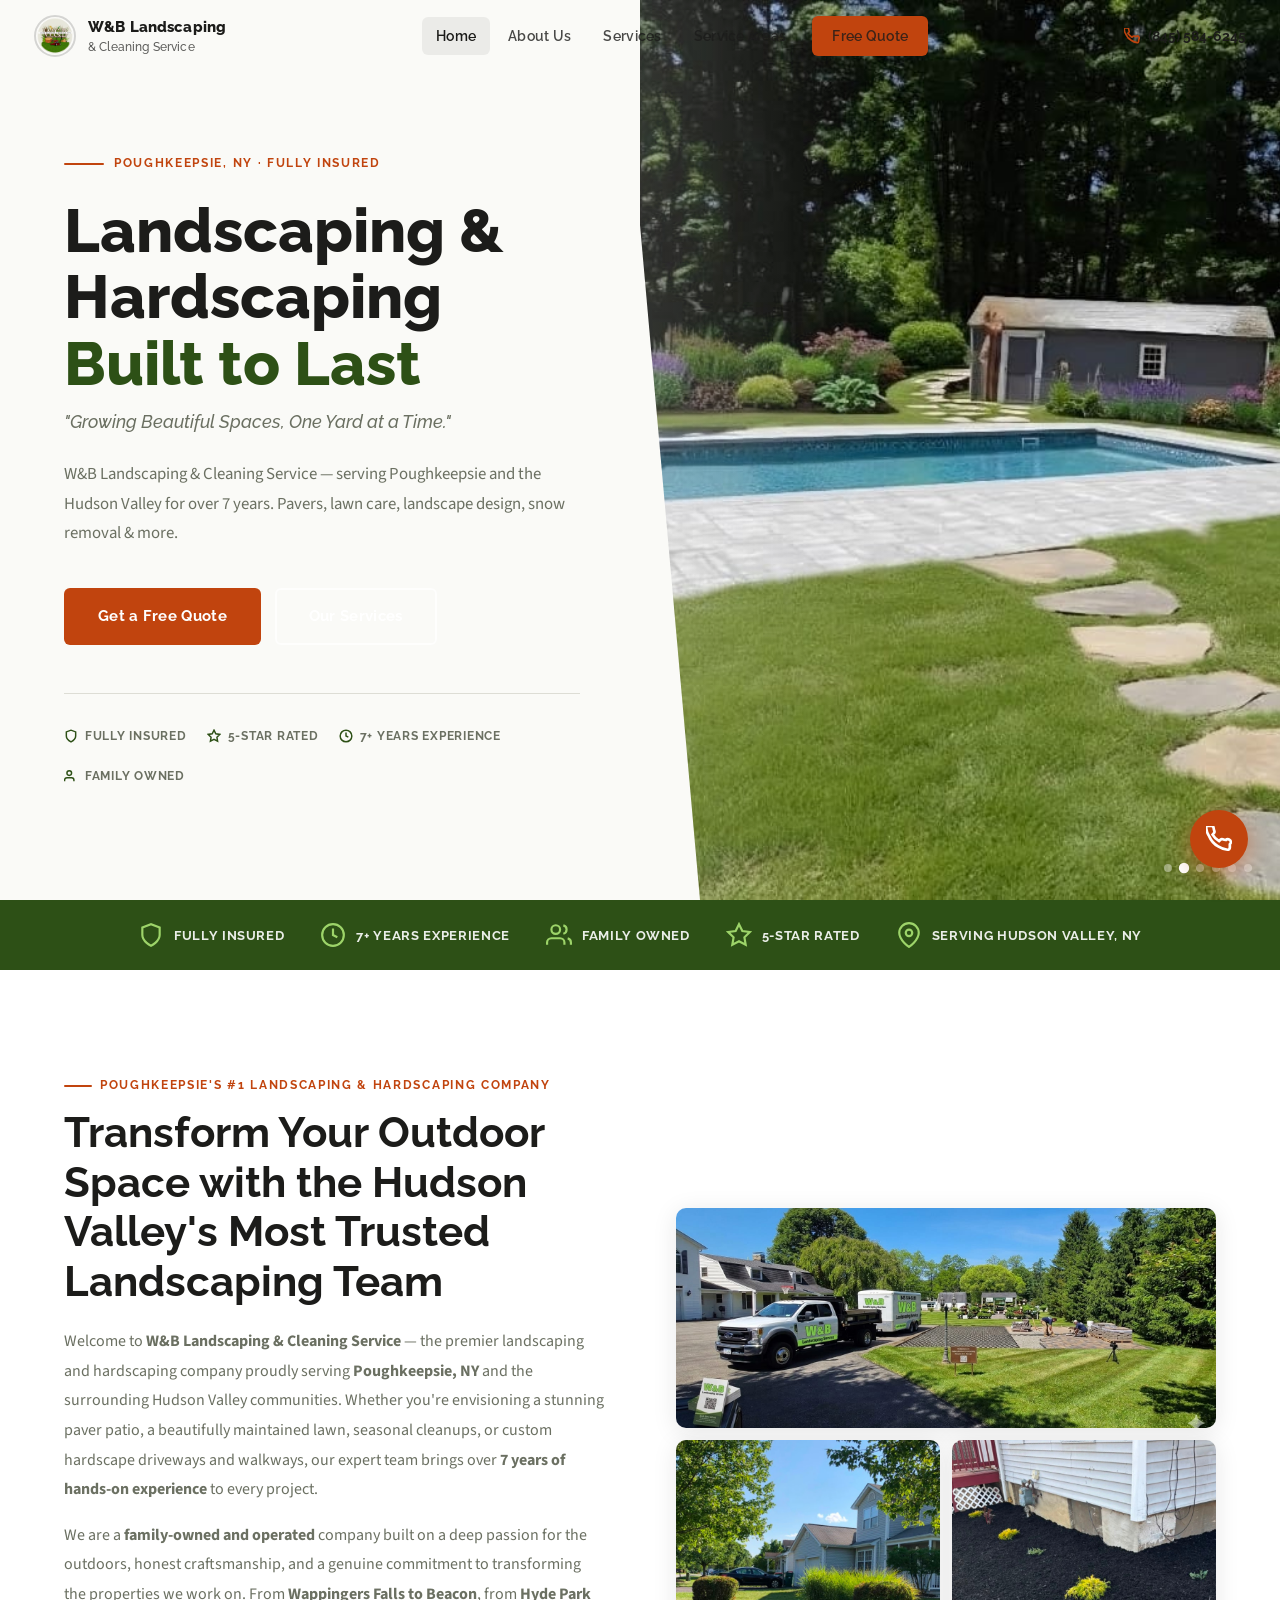
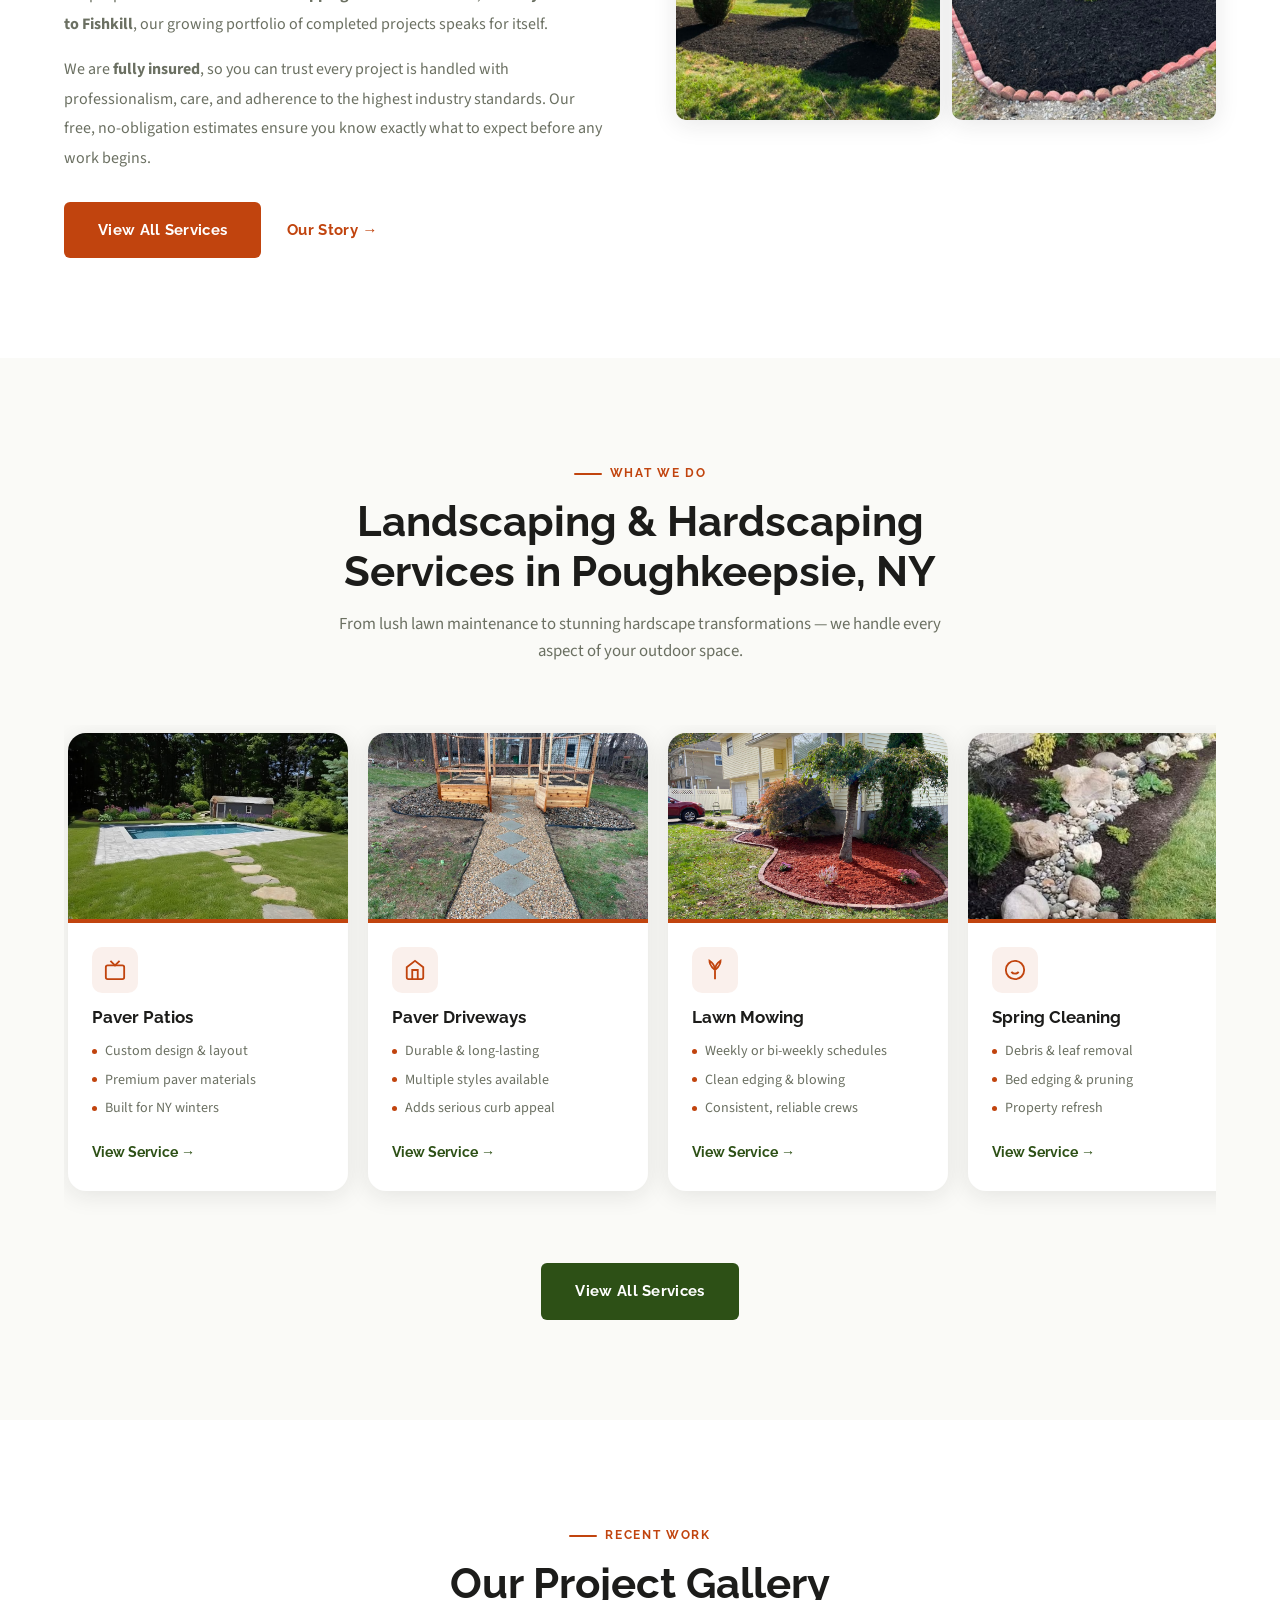
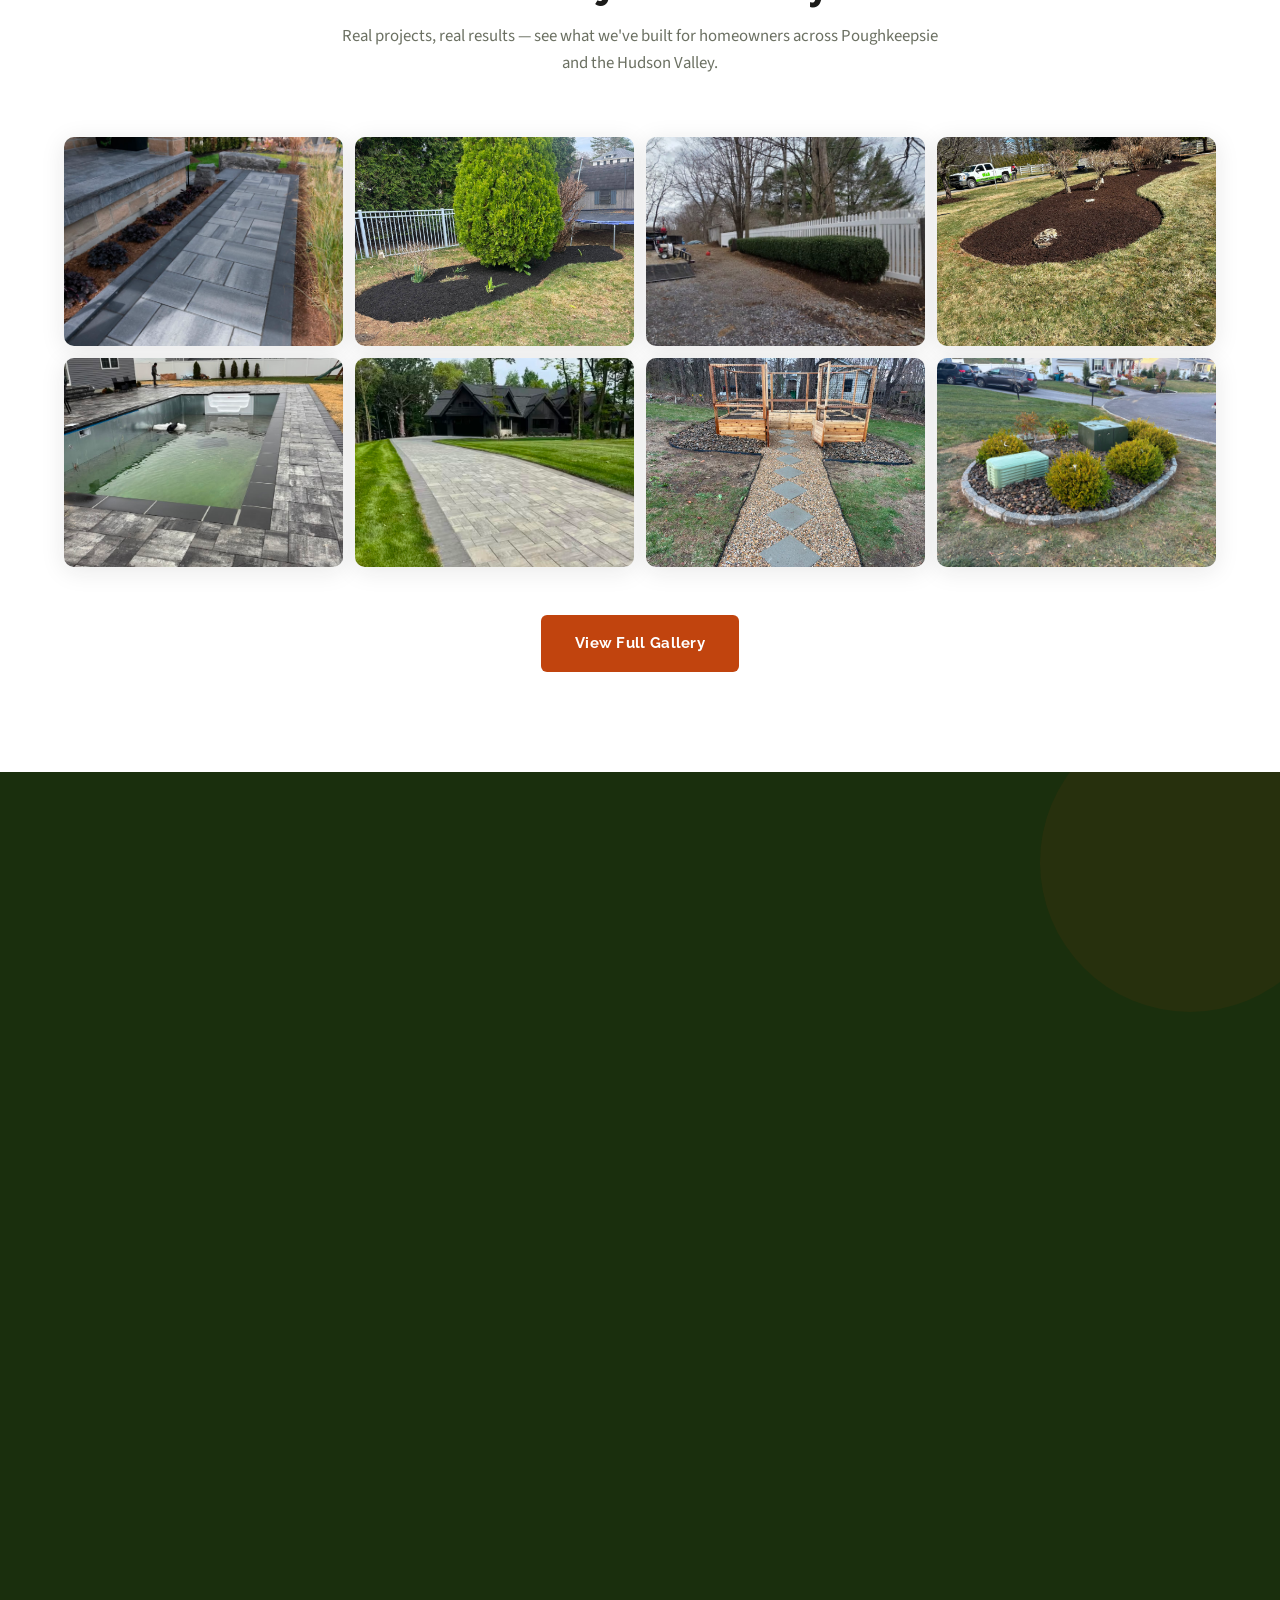
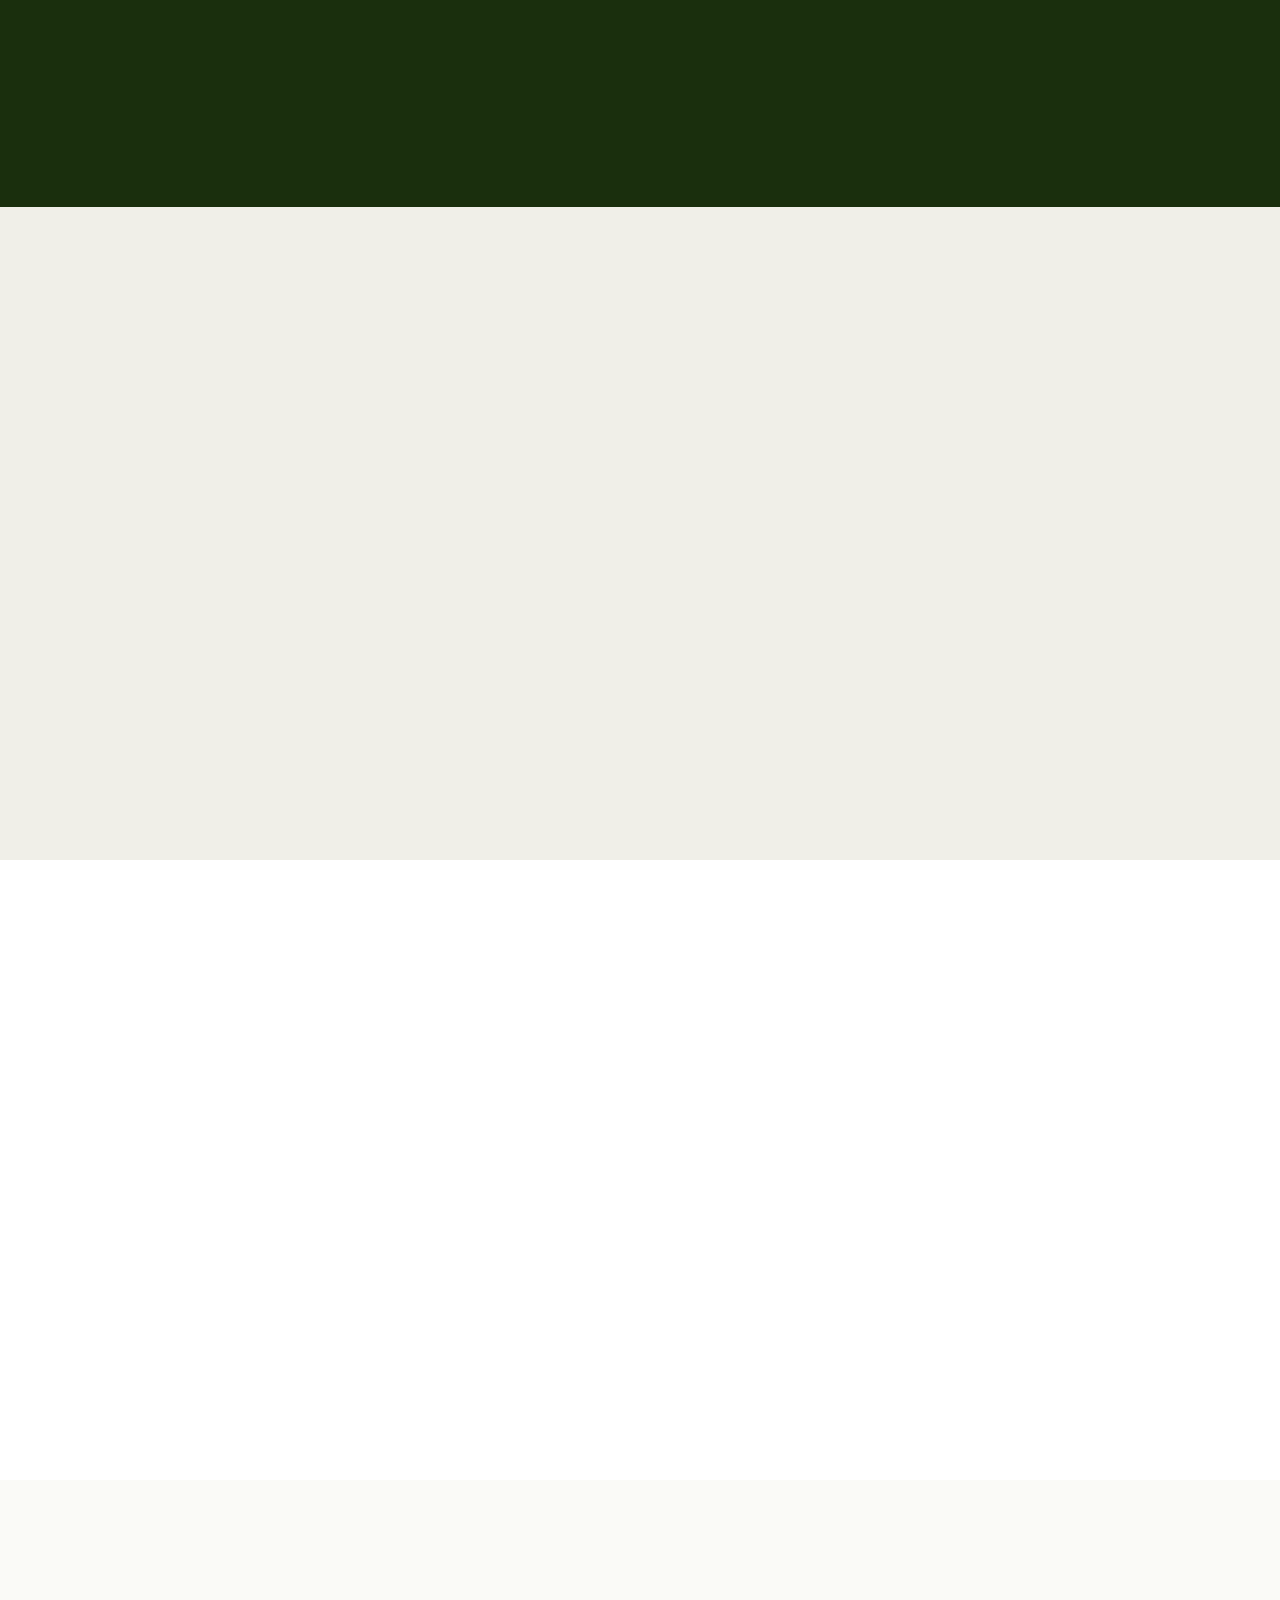
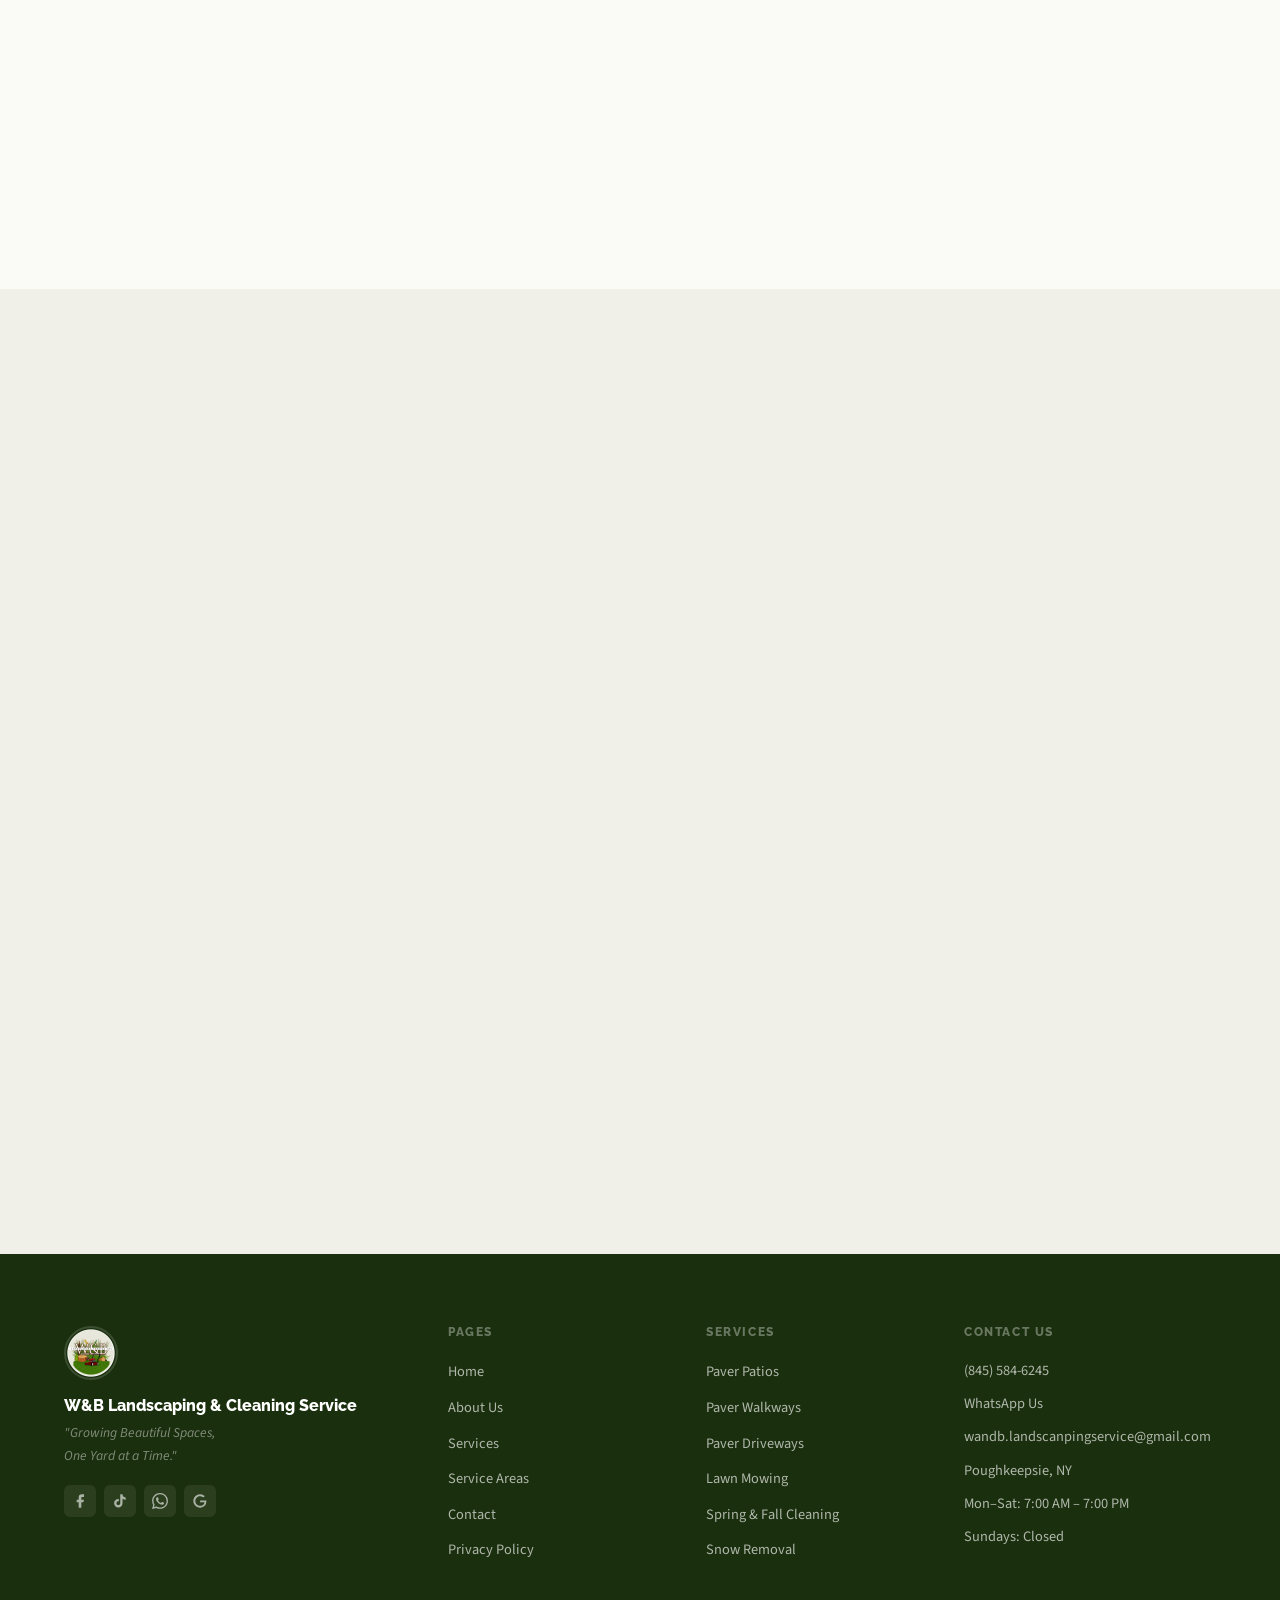
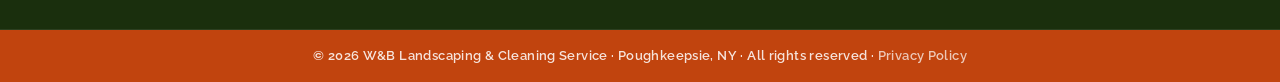
==== index.html @ dd381ecd "Initial commit — W&B Landscaping full website Co-Authored-By: Claude Sonnet 4.6 <noreply@anthropic.c" ====
<!DOCTYPE html>
<html lang="en">
<head>
  <meta charset="UTF-8" />
  <link rel="icon" type="image/png" href="assets/Logo no background.png" />
  <meta name="viewport" content="width=device-width, initial-scale=1.0" />
  <title>W&B Landscaping & Cleaning Service | Poughkeepsie NY Landscaping & Hardscaping</title>
  <meta name="description" content="W&B Landscaping & Cleaning Service — Poughkeepsie NY's trusted landscaping and hardscaping company. Lawn care, pavers, mulch, snow removal, flower beds & more. Fully insured. Call (845) 584-6245." />
  <meta name="keywords" content="landscaping Poughkeepsie NY, hardscaping Poughkeepsie, paver patio Poughkeepsie, lawn care Wappingers Falls, snow removal Beacon NY, landscaping Hudson Valley, mulch installation Poughkeepsie" />
  <meta name="robots" content="index, follow" />
  <meta name="author" content="W&B Landscaping & Cleaning Service" />
  <link rel="canonical" href="https://wnblandscapingny.com/" />

  <!-- Open Graph -->
  <meta property="og:type" content="website" />
  <meta property="og:title" content="W&B Landscaping & Cleaning Service | Poughkeepsie NY" />
  <meta property="og:description" content="Poughkeepsie's trusted landscaping & hardscaping experts. Pavers, mulch, lawn care, snow removal & more. Fully insured. 7+ years experience." />
  <meta property="og:url" content="https://wnblandscapingny.com/" />
  <meta property="og:image" content="assets/Cover.jpeg" />

  <!-- Schema.org Local Business -->
  <script type="application/ld+json">
  {
    "@context": "https://schema.org",
    "@type": "LocalBusiness",
    "name": "W&B Landscaping & Cleaning Service",
    "description": "Fully insured landscaping and hardscaping contractor serving Poughkeepsie NY and the Hudson Valley. Specializing in paver patios, walkways, driveways, lawn care, mulch, snow removal, and landscape design.",
    "url": "https://wnblandscapingny.com",
    "telephone": "+18455846245",
    "email": "wandb.landscanpingservice@gmail.com",
    "address": {
      "@type": "PostalAddress",
      "addressLocality": "Poughkeepsie",
      "addressRegion": "NY",
      "addressCountry": "US"
    },
    "geo": {
      "@type": "GeoCoordinates",
      "latitude": 41.7004,
      "longitude": -73.9209
    },
    "openingHoursSpecification": [
      {
        "@type": "OpeningHoursSpecification",
        "dayOfWeek": ["Monday","Tuesday","Wednesday","Thursday","Friday","Saturday"],
        "opens": "07:00",
        "closes": "19:00"
      }
    ],
    "priceRange": "$$",
    "sameAs": [
      "https://www.facebook.com/wnblandscapingny",
      "https://www.tiktok.com/@wblandscanping",
      "https://maps.app.goo.gl/TaYQmjKnS86qcn668"
    ]
  }
  </script>

  <link rel="stylesheet" href="styles.css" />
  <link rel="preconnect" href="https://fonts.googleapis.com" />
  <link rel="preconnect" href="https://fonts.gstatic.com" crossorigin />
  <link href="https://fonts.googleapis.com/css2?family=Raleway:wght@400;500;600;700;800&family=Source+Sans+3:wght@400;500;600&display=swap" rel="stylesheet" />
</head>
<body>

  <!-- NAVBAR -->
  <header class="navbar" id="navbar">
    <div class="nav-container">
      <a href="index.html" class="nav-logo">
        <img loading="lazy" src="assets/Logo no background.png" alt="W&B Landscaping Logo" />
        <span>W&amp;B Landscaping<br><small>&amp; Cleaning Service</small></span>
      </a>
      <nav class="nav-links" id="navLinks">
        <a href="index.html" class="active">Home</a>
        <a href="about.html">About Us</a>
        <a href="services.html">Services</a>
        <a href="service-areas.html">Service Areas</a>
        <a href="contact.html" class="nav-cta">Free Quote</a>
      </nav>
      <a href="tel:8455846245" class="nav-phone">
        <svg width="16" height="16" viewBox="0 0 24 24" fill="none" stroke="currentColor" stroke-width="2.5"><path d="M22 16.92v3a2 2 0 01-2.18 2 19.79 19.79 0 01-8.63-3.07A19.5 19.5 0 013.07 9.81 19.79 19.79 0 01.02 1.18 2 2 0 012 0h3a2 2 0 012 1.72c.127.96.361 1.903.7 2.81a2 2 0 01-.45 2.11L6.09 7.91a16 16 0 006 6l1.27-1.27a2 2 0 012.11-.45c.907.339 1.85.573 2.81.7A2 2 0 0122 16.92z"/></svg>
        (845) 584-6245
      </a>
      <button class="nav-toggle" id="navToggle" aria-label="Toggle menu">
        <span></span><span></span><span></span>
      </button>
    </div>
  </header>

  <!-- HERO — Split layout -->
  <section class="hero" id="hero">
    <div class="hero-left">
      <div class="hero-content">
        <div class="hero-eyebrow">
          <div class="hero-eyebrow-line"></div>
          <span class="hero-eyebrow-text">Poughkeepsie, NY &middot; Fully Insured</span>
        </div>
        <h1>Landscaping &amp; Hardscaping<br><span class="accent">Built to Last</span></h1>
        <p class="hero-tagline">"Growing Beautiful Spaces, One Yard at a Time."</p>
        <p class="hero-sub">W&amp;B Landscaping &amp; Cleaning Service — serving Poughkeepsie and the Hudson Valley for over 7 years. Pavers, lawn care, landscape design, snow removal &amp; more.</p>
        <div class="hero-buttons">
          <a href="contact.html" class="btn btn-primary">Get a Free Quote</a>
          <a href="services.html" class="btn btn-outline">Our Services</a>
        </div>
        <div class="hero-trust">
          <div class="hero-trust-item">
            <svg width="14" height="14" viewBox="0 0 24 24" fill="none" stroke="currentColor" stroke-width="2.5"><path d="M12 22s8-4 8-10V5l-8-3-8 3v7c0 6 8 10 8 10z"/></svg>
            Fully Insured
          </div>
          <div class="hero-trust-item">
            <svg width="14" height="14" viewBox="0 0 24 24" fill="none" stroke="currentColor" stroke-width="2.5"><polygon points="12 2 15.09 8.26 22 9.27 17 14.14 18.18 21.02 12 17.77 5.82 21.02 7 14.14 2 9.27 8.91 8.26 12 2"/></svg>
            5-Star Rated
          </div>
          <div class="hero-trust-item">
            <svg width="14" height="14" viewBox="0 0 24 24" fill="none" stroke="currentColor" stroke-width="2.5"><circle cx="12" cy="12" r="10"/><polyline points="12 6 12 12 16 14"/></svg>
            7+ Years Experience
          </div>
          <div class="hero-trust-item">
            <svg width="14" height="14" viewBox="0 0 24 24" fill="none" stroke="currentColor" stroke-width="2.5"><path d="M17 21v-2a4 4 0 00-4-4H5a4 4 0 00-4 4v2"/><circle cx="9" cy="7" r="4"/></svg>
            Family Owned
          </div>
        </div>
      </div>
    </div>
    <div class="hero-right" id="heroRight">
      <div class="hero-slide active" style="background-image:url('assets/Cover.jpeg')"></div>
      <div class="hero-slide" style="background-image:url('assets/Cover 2.jpeg')"></div>
      <div class="hero-slide" style="background-image:url('assets/WhatsApp Image 2026-06-03 at 8.17.42 PM.jpeg')"></div>
      <div class="hero-slide" style="background-image:url('assets/WhatsApp Image 2026-06-03 at 8.21.02 PM.jpeg')"></div>
      <div class="hero-slide" style="background-image:url('assets/WhatsApp Image 2026-06-03 at 8.16.08 PM.jpeg')"></div>
      <div class="hero-slide" style="background-image:url('assets/WhatsApp Image 2026-06-03 at 8.19.35 PM.jpeg')"></div>
      <div class="hero-right-overlay"></div>
      <div class="hero-slide-dots" id="heroSlideDots">
        <button class="hero-slide-dot active" data-index="0"></button>
        <button class="hero-slide-dot" data-index="1"></button>
        <button class="hero-slide-dot" data-index="2"></button>
        <button class="hero-slide-dot" data-index="3"></button>
        <button class="hero-slide-dot" data-index="4"></button>
        <button class="hero-slide-dot" data-index="5"></button>
      </div>
    </div>
  </section>

  <!-- TRUST BAR -->
  <section class="trust-bar">
    <div class="container reveal-group">
      <div class="trust-item">
        <svg width="26" height="26" viewBox="0 0 24 24" fill="none" stroke="currentColor" stroke-width="2"><path d="M12 22s8-4 8-10V5l-8-3-8 3v7c0 6 8 10 8 10z"/></svg>
        <span>Fully Insured</span>
      </div>
      <div class="trust-item">
        <svg width="26" height="26" viewBox="0 0 24 24" fill="none" stroke="currentColor" stroke-width="2"><circle cx="12" cy="12" r="10"/><polyline points="12 6 12 12 16 14"/></svg>
        <span>7+ Years Experience</span>
      </div>
      <div class="trust-item">
        <svg width="26" height="26" viewBox="0 0 24 24" fill="none" stroke="currentColor" stroke-width="2"><path d="M17 21v-2a4 4 0 00-4-4H5a4 4 0 00-4 4v2"/><circle cx="9" cy="7" r="4"/><path d="M23 21v-2a4 4 0 00-3-3.87M16 3.13a4 4 0 010 7.75"/></svg>
        <span>Family Owned</span>
      </div>
      <div class="trust-item">
        <svg width="26" height="26" viewBox="0 0 24 24" fill="none" stroke="currentColor" stroke-width="2"><polygon points="12 2 15.09 8.26 22 9.27 17 14.14 18.18 21.02 12 17.77 5.82 21.02 7 14.14 2 9.27 8.91 8.26 12 2"/></svg>
        <span>5-Star Rated</span>
      </div>
      <div class="trust-item">
        <svg width="26" height="26" viewBox="0 0 24 24" fill="none" stroke="currentColor" stroke-width="2"><path d="M21 10c0 7-9 13-9 13s-9-6-9-13a9 9 0 0118 0z"/><circle cx="12" cy="10" r="3"/></svg>
        <span>Serving Hudson Valley, NY</span>
      </div>
    </div>
  </section>

  <!-- INTRO / SEO TEXT -->
  <section class="seo-intro">
    <div class="container seo-intro-grid">
      <div class="seo-intro-text reveal">
        <span class="section-tag">Poughkeepsie's #1 Landscaping &amp; Hardscaping Company</span>
        <h2>Transform Your Outdoor Space with the Hudson Valley's Most Trusted Landscaping Team</h2>
        <p>Welcome to <strong>W&amp;B Landscaping &amp; Cleaning Service</strong> — the premier landscaping and hardscaping company proudly serving <strong>Poughkeepsie, NY</strong> and the surrounding Hudson Valley communities. Whether you're envisioning a stunning paver patio, a beautifully maintained lawn, seasonal cleanups, or custom hardscape driveways and walkways, our expert team brings over <strong>7 years of hands-on experience</strong> to every project.</p>
        <p>We are a <strong>family-owned and operated</strong> company built on a deep passion for the outdoors, honest craftsmanship, and a genuine commitment to transforming the properties we work on. From <strong>Wappingers Falls to Beacon</strong>, from <strong>Hyde Park to Fishkill</strong>, our growing portfolio of completed projects speaks for itself.</p>
        <p>We are <strong>fully insured</strong>, so you can trust every project is handled with professionalism, care, and adherence to the highest industry standards. Our free, no-obligation estimates ensure you know exactly what to expect before any work begins.</p>
        <div class="seo-intro-ctas">
          <a href="services.html" class="btn btn-primary">View All Services</a>
          <a href="about.html" class="btn btn-ghost">Our Story &rarr;</a>
        </div>
      </div>
      <div class="seo-intro-imgs reveal">
        <img src="assets/Cover.jpeg" alt="Paver patio installed by W&B Landscaping in Poughkeepsie NY" loading="lazy" />
        <img src="assets/3.png" alt="Landscaping work in the Hudson Valley by W&B" loading="lazy" />
        <img src="assets/4.png" alt="Hardscaping and pavers by W&B Landscaping Poughkeepsie" loading="lazy" />
      </div>
    </div>
  </section>

  <!-- SERVICES PREVIEW -->
  <section class="services" id="services">
    <div class="container">
      <div class="section-header reveal">
        <span class="section-tag">What We Do</span>
        <h2>Landscaping &amp; Hardscaping Services in Poughkeepsie, NY</h2>
        <p>From lush lawn maintenance to stunning hardscape transformations — we handle every aspect of your outdoor space.</p>
      </div>
      <div class="services-scroll-wrapper reveal">
        <div class="services-track">

          <div class="service-card">
            <div class="service-card-img" style="--img:url('assets/Cover 2.jpeg')"></div>
            <div class="service-card-body">
              <div class="service-icon">
                <svg width="22" height="22" viewBox="0 0 24 24" fill="none" stroke="currentColor" stroke-width="2"><rect x="2" y="7" width="20" height="15" rx="2"/><polyline points="17 2 12 7 7 2"/></svg>
              </div>
              <h3>Paver Patios</h3>
              <ul>
                <li>Custom design & layout</li>
                <li>Premium paver materials</li>
                <li>Built for NY winters</li>
              </ul>
              <a href="services.html#hardscape" class="service-link">View Service →</a>
            </div>
          </div>

          <div class="service-card">
            <div class="service-card-img" style="--img:url('assets/WhatsApp Image 2026-06-03 at 8.17.06 PM.jpeg')"></div>
            <div class="service-card-body">
              <div class="service-icon">
                <svg width="22" height="22" viewBox="0 0 24 24" fill="none" stroke="currentColor" stroke-width="2"><path d="M3 9l9-7 9 7v11a2 2 0 01-2 2H5a2 2 0 01-2-2z"/><polyline points="9 22 9 12 15 12 15 22"/></svg>
              </div>
              <h3>Paver Driveways</h3>
              <ul>
                <li>Durable & long-lasting</li>
                <li>Multiple styles available</li>
                <li>Adds serious curb appeal</li>
              </ul>
              <a href="services.html#hardscape" class="service-link">View Service →</a>
            </div>
          </div>

          <div class="service-card">
            <div class="service-card-img" style="--img:url('assets/1.png')"></div>
            <div class="service-card-body">
              <div class="service-icon">
                <svg width="22" height="22" viewBox="0 0 24 24" fill="none" stroke="currentColor" stroke-width="2"><path d="M12 22V12M12 12C12 6 6 2 6 2s0 6 6 10zM12 12c0-6 6-10 6-10s0 6-6 10z"/></svg>
              </div>
              <h3>Lawn Mowing</h3>
              <ul>
                <li>Weekly or bi-weekly schedules</li>
                <li>Clean edging & blowing</li>
                <li>Consistent, reliable crews</li>
              </ul>
              <a href="services.html#lawn" class="service-link">View Service →</a>
            </div>
          </div>

          <div class="service-card">
            <div class="service-card-img" style="--img:url('assets/WhatsApp Image 2026-06-03 at 8.18.44 PM.jpeg')"></div>
            <div class="service-card-body">
              <div class="service-icon">
                <svg width="22" height="22" viewBox="0 0 24 24" fill="none" stroke="currentColor" stroke-width="2"><circle cx="12" cy="12" r="10"/><path d="M8 14s1.5 2 4 2 4-2 4-2"/><line x1="9" y1="9" x2="9.01" y2="9"/><line x1="15" y1="9" x2="15.01" y2="9"/></svg>
              </div>
              <h3>Spring Cleaning</h3>
              <ul>
                <li>Debris & leaf removal</li>
                <li>Bed edging & pruning</li>
                <li>Property refresh</li>
              </ul>
              <a href="services.html#lawn" class="service-link">View Service →</a>
            </div>
          </div>

          <div class="service-card">
            <div class="service-card-img" style="--img:url('assets/WhatsApp Image 2026-06-03 at 8.19.35 PM.jpeg')"></div>
            <div class="service-card-body">
              <div class="service-icon">
                <svg width="22" height="22" viewBox="0 0 24 24" fill="none" stroke="currentColor" stroke-width="2"><path d="M17 8C8 10 5.9 16.17 3.82 19.33M21 3 3 21"/></svg>
              </div>
              <h3>Mulch Installation</h3>
              <ul>
                <li>Fresh mulch delivery & install</li>
                <li>Weed suppression</li>
                <li>Color & texture options</li>
              </ul>
              <a href="services.html#lawn" class="service-link">View Service →</a>
            </div>
          </div>

          <div class="service-card">
            <div class="service-card-img" style="--img:url('assets/5.png')"></div>
            <div class="service-card-body">
              <div class="service-icon">
                <svg width="22" height="22" viewBox="0 0 24 24" fill="none" stroke="currentColor" stroke-width="2"><polygon points="1 6 1 22 8 18 16 22 23 18 23 2 16 6 8 2 1 6"/></svg>
              </div>
              <h3>Landscape Design</h3>
              <ul>
                <li>Custom property plans</li>
                <li>Plant selection & layout</li>
                <li>Complete installation</li>
              </ul>
              <a href="services.html#design" class="service-link">View Service →</a>
            </div>
          </div>

          <div class="service-card">
            <div class="service-card-img" style="--img:url('assets/6.png')"></div>
            <div class="service-card-body">
              <div class="service-icon">
                <svg width="22" height="22" viewBox="0 0 24 24" fill="none" stroke="currentColor" stroke-width="2"><path d="M2 12h20M12 2v20M4.93 4.93l14.14 14.14M19.07 4.93L4.93 19.07"/></svg>
              </div>
              <h3>Snow Removal</h3>
              <ul>
                <li>Residential & commercial</li>
                <li>Seasonal contracts available</li>
                <li>Reliable, fast response</li>
              </ul>
              <a href="services.html#snow" class="service-link">View Service →</a>
            </div>
          </div>

        </div>
      </div>
      <div class="services-cta">
        <a href="services.html" class="btn btn-green">View All Services</a>
      </div>
    </div>
  </section>

  <!-- GALLERY PREVIEW -->
  <section class="gallery-preview">
    <div class="container">
      <div class="section-header reveal">
        <span class="section-tag">Recent Work</span>
        <h2>Our Project Gallery</h2>
        <p>Real projects, real results — see what we've built for homeowners across Poughkeepsie and the Hudson Valley.</p>
      </div>
      <div class="gallery-grid home-gallery reveal-group">
        <div class="gallery-item"><img src="assets/WhatsApp Image 2026-06-03 at 8.16.08 PM.jpeg" alt="Paver patio Poughkeepsie NY" loading="lazy" /><div class="gallery-overlay"><span>Paver Patio — Poughkeepsie</span></div></div>
        <div class="gallery-item"><img src="assets/WhatsApp Image 2026-06-03 at 8.16.17 PM.jpeg" alt="Hardscape walkway Hudson Valley" loading="lazy" /><div class="gallery-overlay"><span>Paver Walkway</span></div></div>
        <div class="gallery-item"><img src="assets/WhatsApp Image 2026-06-03 at 8.16.29 PM.jpeg" alt="Landscape design Poughkeepsie NY" loading="lazy" /><div class="gallery-overlay"><span>Landscape Design</span></div></div>
        <div class="gallery-item"><img src="assets/WhatsApp Image 2026-06-03 at 8.16.48 PM.jpeg" alt="Garden maintenance Wappingers Falls" loading="lazy" /><div class="gallery-overlay"><span>Garden Maintenance</span></div></div>
        <div class="gallery-item"><img src="assets/WhatsApp Image 2026-06-03 at 8.16.51 PM.jpeg" alt="Mulch installation Beacon NY" loading="lazy" /><div class="gallery-overlay"><span>Mulch Installation</span></div></div>
        <div class="gallery-item"><img src="assets/WhatsApp Image 2026-06-03 at 8.16.58 PM.jpeg" alt="Flower beds landscaping Hyde Park NY" loading="lazy" /><div class="gallery-overlay"><span>Flower Beds</span></div></div>
        <div class="gallery-item"><img src="assets/WhatsApp Image 2026-06-03 at 8.17.06 PM.jpeg" alt="Paver driveway Fishkill NY" loading="lazy" /><div class="gallery-overlay"><span>Paver Driveway</span></div></div>
        <div class="gallery-item"><img src="assets/WhatsApp Image 2026-06-03 at 8.17.15 PM.jpeg" alt="Spring cleaning landscaping service" loading="lazy" /><div class="gallery-overlay"><span>Spring Cleaning</span></div></div>
      </div>
      <div class="services-cta">
        <a href="services.html#gallery" class="btn btn-primary">View Full Gallery</a>
      </div>
    </div>
  </section>

  <!-- WHY US -->
  <section class="why-us">
    <div class="container">
      <div class="section-header light reveal">
        <span class="section-tag">Why Choose Us</span>
        <h2>Why Poughkeepsie Homeowners Choose W&amp;B Landscaping</h2>
      </div>
      <div class="why-grid reveal-group">
        <div class="why-card">
          <div class="why-icon"><svg width="30" height="30" viewBox="0 0 24 24" fill="none" stroke="currentColor" stroke-width="2"><path d="M12 22s8-4 8-10V5l-8-3-8 3v7c0 6 8 10 8 10z"/></svg></div>
          <h4>Fully Insured</h4>
          <p>Every project is fully covered by liability insurance, protecting your property and giving you complete peace of mind from the first day to the last.</p>
        </div>
        <div class="why-card">
          <div class="why-icon"><svg width="30" height="30" viewBox="0 0 24 24" fill="none" stroke="currentColor" stroke-width="2"><polyline points="20 6 9 17 4 12"/></svg></div>
          <h4>Premium Quality Workmanship</h4>
          <p>We use only top-grade materials and proven installation techniques — pavers, mulch, plants, and hardscape systems built to withstand New York's seasons.</p>
        </div>
        <div class="why-card">
          <div class="why-icon"><svg width="30" height="30" viewBox="0 0 24 24" fill="none" stroke="currentColor" stroke-width="2"><path d="M17 21v-2a4 4 0 00-4-4H5a4 4 0 00-4 4v2"/><circle cx="9" cy="7" r="4"/></svg></div>
          <h4>Family-Owned &amp; Operated</h4>
          <p>As a family business, we treat every client's property like our own. We personally oversee every project to ensure exceptional, long-lasting results.</p>
        </div>
        <div class="why-card">
          <div class="why-icon"><svg width="30" height="30" viewBox="0 0 24 24" fill="none" stroke="currentColor" stroke-width="2"><line x1="12" y1="1" x2="12" y2="23"/><path d="M17 5H9.5a3.5 3.5 0 000 7h5a3.5 3.5 0 010 7H6"/></svg></div>
          <h4>Free Estimates, Honest Pricing</h4>
          <p>No hidden fees, no surprises. We provide clear, transparent quotes before any work begins so you always know exactly what you're getting.</p>
        </div>
        <div class="why-card">
          <div class="why-icon"><svg width="30" height="30" viewBox="0 0 24 24" fill="none" stroke="currentColor" stroke-width="2"><rect x="3" y="4" width="18" height="18" rx="2"/><line x1="16" y1="2" x2="16" y2="6"/><line x1="8" y1="2" x2="8" y2="6"/><line x1="3" y1="10" x2="21" y2="10"/></svg></div>
          <h4>On-Time, Every Time</h4>
          <p>We respect your time and your property. Our crews show up when promised and complete projects on schedule with minimal disruption to your daily life.</p>
        </div>
        <div class="why-card">
          <div class="why-icon"><svg width="30" height="30" viewBox="0 0 24 24" fill="none" stroke="currentColor" stroke-width="2"><path d="M21 15a2 2 0 01-2 2H7l-4 4V5a2 2 0 012-2h14a2 2 0 012 2z"/></svg></div>
          <h4>WhatsApp &amp; Phone Support</h4>
          <p>Reach us your way — by call or WhatsApp at (845) 584-6245. Fast, friendly communication from first inquiry through final walkthrough.</p>
        </div>
      </div>
    </div>
  </section>

  <!-- SERVICE AREAS TEASER -->
  <section class="areas-teaser">
    <div class="container areas-teaser-grid">
      <div class="areas-teaser-text reveal">
        <span class="section-tag">Where We Work</span>
        <h2>Serving Poughkeepsie &amp; the Entire Hudson Valley</h2>
        <p>Based in <strong>Poughkeepsie, NY</strong>, we proudly serve homeowners and property owners throughout Dutchess County and the greater Hudson Valley region. No matter where you are in our service area, our dedicated team comes to you.</p>
        <p>Our service area includes <strong>Wappingers Falls, Beacon, Hopewell Junction, Millbrook, Pleasant Valley, Hyde Park, Highland, Marlboro, Fishkill, and LaGrange</strong>. We know the local landscape, soil, and climate — and we bring that knowledge to every single project.</p>
        <a href="service-areas.html" class="btn btn-primary">View Full Service Area</a>
      </div>
      <div class="areas-chips reveal-group">
        <div class="area-chip primary">📍 Poughkeepsie, NY</div>
        <div class="area-chip">Wappingers Falls</div>
        <div class="area-chip">Beacon</div>
        <div class="area-chip">Hopewell Junction</div>
        <div class="area-chip">Millbrook</div>
        <div class="area-chip">Pleasant Valley</div>
        <div class="area-chip">Hyde Park</div>
        <div class="area-chip">Highland</div>
        <div class="area-chip">Marlboro</div>
        <div class="area-chip">Fishkill</div>
        <div class="area-chip">LaGrange</div>
      </div>
    </div>
  </section>

  <!-- GOOGLE REVIEWS -->
  <section class="reviews-section">
    <div class="container">
      <div class="section-header reveal">
        <span class="section-tag">Google Reviews</span>
        <h2>What Our Customers Say</h2>
        <div class="overall-rating">
          <span class="rating-score">5.0</span>
          <span class="stars">★★★★★</span>
          <a href="https://maps.app.goo.gl/TaYQmjKnS86qcn668" target="_blank" rel="noopener" class="review-count">See all reviews on Google</a>
        </div>
      </div>
      <div class="reviews-grid reveal-group" id="reviewsGrid">
        <div class="review-card">
          <div class="review-header">
            <div class="reviewer-avatar">MR</div>
            <div>
              <strong>Maria Rodriguez</strong>
              <span class="review-date">2 weeks ago</span>
            </div>
          </div>
          <div class="review-stars">★★★★★</div>
          <p class="review-text">W&amp;B did an incredible job on our paver patio and walkway. The team was professional, on time, and the quality of the work exceeded our expectations. Highly recommend!</p>
        </div>
        <div class="review-card">
          <div class="review-header">
            <div class="reviewer-avatar">JT</div>
            <div>
              <strong>James Thompson</strong>
              <span class="review-date">1 month ago</span>
            </div>
          </div>
          <div class="review-stars">★★★★★</div>
          <p class="review-text">Best landscaping company in Poughkeepsie. They transformed our overgrown yard into something beautiful. The spring cleanup and mulch installation were done perfectly.</p>
        </div>
        <div class="review-card">
          <div class="review-header">
            <div class="reviewer-avatar">SC</div>
            <div>
              <strong>Sandra Collins</strong>
              <span class="review-date">3 weeks ago</span>
            </div>
          </div>
          <div class="review-stars">★★★★★</div>
          <p class="review-text">We hired W&amp;B for our paver driveway and couldn't be happier. They were meticulous, cleaned up perfectly, and the finished result looks absolutely stunning. Will definitely use them again!</p>
        </div>
      </div>
    </div>
  </section>

  <!-- CTA BANNER -->
  <section class="cta-banner">
    <div class="container cta-banner-inner reveal">
      <div>
        <h2>Ready to Transform Your Poughkeepsie Property?</h2>
        <p>Get your free, no-obligation estimate today. We respond within 1 business day.</p>
      </div>
      <div class="cta-banner-btns">
        <a href="contact.html" class="btn btn-primary">Request Free Estimate</a>
        <a href="tel:8455846245" class="btn btn-outline-dark">
          <svg width="18" height="18" viewBox="0 0 24 24" fill="none" stroke="currentColor" stroke-width="2"><path d="M22 16.92v3a2 2 0 01-2.18 2 19.79 19.79 0 01-8.63-3.07A19.5 19.5 0 013.07 9.81 19.79 19.79 0 01.02 1.18 2 2 0 012 0h3a2 2 0 012 1.72c.127.96.361 1.903.7 2.81a2 2 0 01-.45 2.11L6.09 7.91a16 16 0 006 6l1.27-1.27a2 2 0 012.11-.45c.907.339 1.85.573 2.81.7A2 2 0 0122 16.92z"/></svg>
          (845) 584-6245
        </a>
      </div>
    </div>
  </section>

  <!-- CONTACT FORM SECTION -->
  <section class="contact page-section" id="contact">
    <div class="container contact-grid">
      <div class="contact-info reveal">
        <span class="section-tag">Get In Touch</span>
        <h2>Request a Free Quote</h2>
        <p>Ready to get started? Fill out the form or reach us directly — we're here Monday through Saturday from 7:00 AM to 7:00 PM.</p>
        <div class="contact-methods">
          <a href="tel:8455846245" class="contact-method">
            <div class="cm-icon"><svg width="22" height="22" viewBox="0 0 24 24" fill="none" stroke="currentColor" stroke-width="2"><path d="M22 16.92v3a2 2 0 01-2.18 2 19.79 19.79 0 01-8.63-3.07A19.5 19.5 0 013.07 9.81 19.79 19.79 0 01.02 1.18 2 2 0 012 0h3a2 2 0 012 1.72c.127.96.361 1.903.7 2.81a2 2 0 01-.45 2.11L6.09 7.91a16 16 0 006 6l1.27-1.27a2 2 0 012.11-.45c.907.339 1.85.573 2.81.7A2 2 0 0122 16.92z"/></svg></div>
            <div><strong>Call Us</strong><span>(845) 584-6245</span></div>
          </a>
          <a href="https://wa.me/18455846245" target="_blank" rel="noopener" class="contact-method whatsapp">
            <div class="cm-icon whatsapp-icon"><svg width="22" height="22" viewBox="0 0 24 24" fill="currentColor"><path d="M17.472 14.382c-.297-.149-1.758-.867-2.03-.967-.273-.099-.471-.148-.67.15-.197.297-.767.966-.94 1.164-.173.199-.347.223-.644.075-.297-.15-1.255-.463-2.39-1.475-.883-.788-1.48-1.761-1.653-2.059-.173-.297-.018-.458.13-.606.134-.133.298-.347.446-.52.149-.174.198-.298.298-.497.099-.198.05-.371-.025-.52-.075-.149-.669-1.612-.916-2.207-.242-.579-.487-.5-.669-.51-.173-.008-.371-.01-.57-.01-.198 0-.52.074-.792.372-.272.297-1.04 1.016-1.04 2.479 0 1.462 1.065 2.875 1.213 3.074.149.198 2.096 3.2 5.077 4.487.709.306 1.262.489 1.694.625.712.227 1.36.195 1.871.118.571-.085 1.758-.719 2.006-1.413.248-.694.248-1.289.173-1.413-.074-.124-.272-.198-.57-.347m-5.421 7.403h-.004a9.87 9.87 0 01-5.031-1.378l-.361-.214-3.741.982.998-3.648-.235-.374a9.86 9.86 0 01-1.51-5.26c.001-5.45 4.436-9.884 9.888-9.884 2.64 0 5.122 1.03 6.988 2.898a9.825 9.825 0 012.893 6.994c-.003 5.45-4.437 9.884-9.885 9.884m8.413-18.297A11.815 11.815 0 0012.05 0C5.495 0 .16 5.335.157 11.892c0 2.096.547 4.142 1.588 5.945L.057 24l6.305-1.654a11.882 11.882 0 005.683 1.448h.005c6.554 0 11.89-5.335 11.893-11.893a11.821 11.821 0 00-3.48-8.413z"/></svg></div>
            <div><strong>WhatsApp</strong><span>Message us anytime</span></div>
          </a>
          <a href="mailto:wandb.landscanpingservice@gmail.com" class="contact-method">
            <div class="cm-icon"><svg width="22" height="22" viewBox="0 0 24 24" fill="none" stroke="currentColor" stroke-width="2"><path d="M4 4h16c1.1 0 2 .9 2 2v12c0 1.1-.9 2-2 2H4c-1.1 0-2-.9-2-2V6c0-1.1.9-2 2-2z"/><polyline points="22,6 12,13 2,6"/></svg></div>
            <div><strong>Email Us</strong><span>wandb.landscanpingservice@gmail.com</span></div>
          </a>
          <div class="contact-method no-link">
            <div class="cm-icon"><svg width="22" height="22" viewBox="0 0 24 24" fill="none" stroke="currentColor" stroke-width="2"><circle cx="12" cy="12" r="10"/><polyline points="12 6 12 12 16 14"/></svg></div>
            <div><strong>Business Hours</strong><span>Mon–Sat: 7:00 AM – 7:00 PM &middot; Sun: Closed</span></div>
          </div>
        </div>
      </div>
      <div class="contact-form-wrap reveal">
        <form class="contact-form" id="contactFormHome" novalidate>
          <h3>Request Your Free Quote</h3>
          <p class="form-intro">Fill out the form and we'll get back to you within 1 business day.</p>
          <div class="form-row">
            <div class="form-group">
              <label for="hName">Full Name *</label>
              <input type="text" id="hName" name="name" placeholder="John Smith" required />
            </div>
            <div class="form-group">
              <label for="hPhone">Phone Number *</label>
              <input type="tel" id="hPhone" name="phone" placeholder="(845) 000-0000" required />
            </div>
          </div>
          <div class="form-group">
            <label for="hEmail">Email Address</label>
            <input type="email" id="hEmail" name="email" placeholder="john@example.com" />
          </div>
          <div class="form-group">
            <label for="hService">Service Needed *</label>
            <select id="hService" name="service" required>
              <option value="">Select a service...</option>
              <option>Lawn Mowing</option>
              <option>Garden Maintenance</option>
              <option>Spring Cleaning</option>
              <option>Fall Cleaning</option>
              <option>Mulch Installation</option>
              <option>Paver Patio</option>
              <option>Paver Walkway</option>
              <option>Paver Driveway</option>
              <option>Landscape Design</option>
              <option>Snow Removal</option>
              <option>Flower Beds</option>
              <option>Multiple Services / Full Project</option>
              <option>Other / Not Sure</option>
            </select>
          </div>
          <div class="form-group">
            <label for="hCity">Your City *</label>
            <input type="text" id="hCity" name="city" placeholder="e.g. Poughkeepsie, Beacon, Wappingers Falls..." required />
          </div>
          <div class="form-group">
            <label for="hMessage">Project Details *</label>
            <textarea id="hMessage" name="message" rows="4" placeholder="Describe your project — size, goals, timeline..." required></textarea>
          </div>
          <button type="submit" class="btn btn-primary btn-full">
            <svg width="18" height="18" viewBox="0 0 24 24" fill="none" stroke="currentColor" stroke-width="2"><line x1="22" y1="2" x2="11" y2="13"/><polygon points="22 2 15 22 11 13 2 9 22 2"/></svg>
            Send My Request
          </button>
          <p class="form-note">We'll respond within 1 business day. Your information is kept private.</p>
        </form>
      </div>
    </div>
  </section>

  <!-- FOOTER -->
  <footer class="footer">
    <div class="footer-top">
      <div class="container footer-grid">
        <div class="footer-brand">
          <img loading="lazy" src="assets/Logo no background.png" alt="W&B Landscaping Logo" />
          <p>W&amp;B Landscaping &amp; Cleaning Service</p>
          <span class="footer-slogan">"Growing Beautiful Spaces,<br>One Yard at a Time."</span>
          <div class="footer-social">
            <a href="https://www.facebook.com/wnblandscapingny" target="_blank" rel="noopener" aria-label="Facebook"><svg width="16" height="16" viewBox="0 0 24 24" fill="currentColor"><path d="M18 2h-3a5 5 0 00-5 5v3H7v4h3v8h4v-8h3l1-4h-4V7a1 1 0 011-1h3z"/></svg></a>
            <a href="https://www.tiktok.com/@wblandscanping" target="_blank" rel="noopener" aria-label="TikTok"><svg width="16" height="16" viewBox="0 0 24 24" fill="currentColor"><path d="M19.59 6.69a4.83 4.83 0 01-3.77-4.25V2h-3.45v13.67a2.89 2.89 0 01-2.88 2.5 2.89 2.89 0 01-2.89-2.89 2.89 2.89 0 012.89-2.89c.28 0 .54.04.79.1V9.01a6.27 6.27 0 00-.79-.05 6.34 6.34 0 00-6.34 6.34 6.34 6.34 0 006.34 6.34 6.34 6.34 0 006.33-6.34V8.69a8.18 8.18 0 004.78 1.52V6.73a4.85 4.85 0 01-1.01-.04z"/></svg></a>
            <a href="https://wa.me/18455846245" target="_blank" rel="noopener" aria-label="WhatsApp"><svg width="16" height="16" viewBox="0 0 24 24" fill="currentColor"><path d="M17.472 14.382c-.297-.149-1.758-.867-2.03-.967-.273-.099-.471-.148-.67.15-.197.297-.767.966-.94 1.164-.173.199-.347.223-.644.075-.297-.15-1.255-.463-2.39-1.475-.883-.788-1.48-1.761-1.653-2.059-.173-.297-.018-.458.13-.606.134-.133.298-.347.446-.52.149-.174.198-.298.298-.497.099-.198.05-.371-.025-.52-.075-.149-.669-1.612-.916-2.207-.242-.579-.487-.5-.669-.51-.173-.008-.371-.01-.57-.01-.198 0-.52.074-.792.372-.272.297-1.04 1.016-1.04 2.479 0 1.462 1.065 2.875 1.213 3.074.149.198 2.096 3.2 5.077 4.487.709.306 1.262.489 1.694.625.712.227 1.36.195 1.871.118.571-.085 1.758-.719 2.006-1.413.248-.694.248-1.289.173-1.413-.074-.124-.272-.198-.57-.347m-5.421 7.403h-.004a9.87 9.87 0 01-5.031-1.378l-.361-.214-3.741.982.998-3.648-.235-.374a9.86 9.86 0 01-1.51-5.26c.001-5.45 4.436-9.884 9.888-9.884 2.64 0 5.122 1.03 6.988 2.898a9.825 9.825 0 012.893 6.994c-.003 5.45-4.437 9.884-9.885 9.884m8.413-18.297A11.815 11.815 0 0012.05 0C5.495 0 .16 5.335.157 11.892c0 2.096.547 4.142 1.588 5.945L.057 24l6.305-1.654a11.882 11.882 0 005.683 1.448h.005c6.554 0 11.89-5.335 11.893-11.893a11.821 11.821 0 00-3.48-8.413z"/></svg></a>
            <a href="https://maps.app.goo.gl/TaYQmjKnS86qcn668" target="_blank" rel="noopener" aria-label="Google Business"><svg width="16" height="16" viewBox="0 0 24 24" fill="currentColor"><path d="M21.35 11.1H12.18V13.83H18.69C18.36 17.64 15.19 19.27 12.19 19.27C8.36 19.27 5 16.25 5 12C5 7.9 8.2 4.73 12.2 4.73C15.29 4.73 17.1 6.7 17.1 6.7L19 4.72C19 4.72 16.56 2 12.1 2C6.42 2 2.03 6.8 2.03 12C2.03 17.05 6.16 22 12.25 22C17.6 22 21.5 18.33 21.5 12.91C21.5 11.76 21.35 11.1 21.35 11.1Z"/></svg></a>
          </div>
        </div>
        <div class="footer-links">
          <h5>Pages</h5>
          <ul>
            <li><a href="index.html">Home</a></li>
            <li><a href="about.html">About Us</a></li>
            <li><a href="services.html">Services</a></li>
            <li><a href="service-areas.html">Service Areas</a></li>
            <li><a href="contact.html">Contact</a></li>
            <li><a href="privacy-policy.html">Privacy Policy</a></li>
          </ul>
        </div>
        <div class="footer-links">
          <h5>Services</h5>
          <ul>
            <li><a href="services.html#hardscape">Paver Patios</a></li>
            <li><a href="services.html#hardscape">Paver Walkways</a></li>
            <li><a href="services.html#hardscape">Paver Driveways</a></li>
            <li><a href="services.html#lawn">Lawn Mowing</a></li>
            <li><a href="services.html#lawn">Spring &amp; Fall Cleaning</a></li>
            <li><a href="services.html#snow">Snow Removal</a></li>
          </ul>
        </div>
        <div class="footer-contact">
          <h5>Contact Us</h5>
          <a href="tel:8455846245">(845) 584-6245</a>
          <a href="https://wa.me/18455846245" target="_blank" rel="noopener">WhatsApp Us</a>
          <a href="mailto:wandb.landscanpingservice@gmail.com">wandb.landscanpingservice@gmail.com</a>
          <p>Poughkeepsie, NY</p>
          <p>Mon–Sat: 7:00 AM – 7:00 PM</p>
          <p>Sundays: Closed</p>
        </div>
      </div>
    </div>
    <hr class="footer-divider" />
    <div class="footer-bottom">
      <p>&copy; 2026 W&amp;B Landscaping &amp; Cleaning Service &middot; Poughkeepsie, NY &middot; All rights reserved &middot; <a href="privacy-policy.html">Privacy Policy</a></p>
    </div>
  </footer>

  <!-- FLOATING WHATSAPP BUTTON -->
  <a href="tel:8455846245" class="float-cta" aria-label="Call W&amp;B Landscaping">
    <svg width="26" height="26" viewBox="0 0 24 24" fill="none" stroke="currentColor" stroke-width="2.5"><path d="M22 16.92v3a2 2 0 01-2.18 2 19.79 19.79 0 01-8.63-3.07A19.5 19.5 0 013.07 9.81 19.79 19.79 0 01.02 1.18 2 2 0 012 0h3a2 2 0 012 1.72c.127.96.361 1.903.7 2.81a2 2 0 01-.45 2.11L6.09 7.91a16 16 0 006 6l1.27-1.27a2 2 0 012.11-.45c.907.339 1.85.573 2.81.7A2 2 0 0122 16.92z"/></svg>
  </a>

  <script src="main.js"></script>
  <script>
    setupContactForm('contactFormHome', 'W&B Landscaping — Home Page Quote Request');
  </script>
</body>
</html>
---- styles.css ----
/* ============================================================
   W&B LANDSCAPING & CLEANING SERVICE — Main Stylesheet
   Clean & Earthy Design — Raleway + Source Sans 3
   ============================================================ */

/* ---------- RESET & BASE ---------- */
*, *::before, *::after { box-sizing: border-box; margin: 0; padding: 0; }

:root {
  --green:       #2D5016;
  --green-light: #3d6b1e;
  --green-dark:  #1a2f0d;
  --terra:       #C1440E;
  --terra-light: #d95c28;
  --terra-dark:  #943310;
  --cream:       #FAFAF7;
  --cream-dark:  #F0EFE8;
  --dark:        #1C1C1A;
  --dark2:       #2C2C28;
  --gray:        #6b7062;
  --gray-light:  #EFEFEA;
  --white:       #ffffff;
  --shadow:      0 4px 24px rgba(28,28,26,.10);
  --shadow-lg:   0 8px 40px rgba(28,28,26,.16);
  --radius:      10px;
  --radius-lg:   18px;
  --transition:  .3s ease;
}

html { scroll-behavior: smooth; }

body {
  font-family: 'Source Sans 3', 'Source Sans Pro', sans-serif;
  color: var(--dark);
  background: var(--cream);
  line-height: 1.6;
  overflow-x: hidden;
}

img { max-width: 100%; height: auto; display: block; }
a  { text-decoration: none; color: inherit; }
ul { list-style: none; }

.container {
  width: 100%;
  max-width: 1200px;
  margin: 0 auto;
  padding: 0 24px;
}

/* ---------- TYPOGRAPHY ---------- */
h1, h2, h3, h4, h5 { font-family: 'Raleway', sans-serif; line-height: 1.2; }
h1 { font-size: clamp(2.2rem, 5vw, 3.8rem); font-weight: 800; }
h2 { font-size: clamp(1.6rem, 3.5vw, 2.6rem); font-weight: 700; }
h3 { font-size: 1.2rem; font-weight: 700; }

.section-tag {
  display: inline-flex;
  align-items: center;
  gap: 8px;
  color: var(--terra);
  font-family: 'Raleway', sans-serif;
  font-size: .75rem;
  font-weight: 700;
  letter-spacing: .14em;
  text-transform: uppercase;
  margin-bottom: 14px;
}
.section-tag::before {
  content: '';
  display: block;
  width: 28px;
  height: 2px;
  background: var(--terra);
  border-radius: 2px;
}

.section-header {
  text-align: center;
  max-width: 620px;
  margin: 0 auto 60px;
}
.section-header .section-tag { justify-content: center; }
.section-header h2 { margin-bottom: 14px; }
.section-header p { color: var(--gray); font-size: 1.05rem; }
.section-header.light h2 { color: var(--white); }
.section-header.light p  { color: rgba(255,255,255,.75); }
.section-header.light .section-tag { color: #e88a60; }
.section-header.light .section-tag::before { background: #e88a60; }

/* ---------- BUTTONS ---------- */
.btn {
  display: inline-flex;
  align-items: center;
  gap: 8px;
  padding: 14px 32px;
  border-radius: 6px;
  font-family: 'Raleway', sans-serif;
  font-weight: 700;
  font-size: .95rem;
  cursor: pointer;
  transition: all var(--transition);
  border: 2px solid transparent;
  letter-spacing: .02em;
}
.btn-primary {
  background: var(--terra);
  color: var(--white);
}
.btn-primary:hover {
  background: var(--terra-dark);
  transform: translateY(-2px);
  box-shadow: 0 6px 24px rgba(193,68,14,.35);
}
.btn-green {
  background: var(--green);
  color: var(--white);
}
.btn-green:hover {
  background: var(--green-dark);
  transform: translateY(-2px);
  box-shadow: 0 6px 24px rgba(45,80,22,.35);
}
.btn-outline {
  background: transparent;
  color: var(--white);
  border-color: rgba(255,255,255,.7);
}
.btn-outline:hover {
  background: var(--white);
  color: var(--dark);
  transform: translateY(-2px);
}
.btn-outline-terra {
  background: transparent;
  color: var(--terra);
  border-color: var(--terra);
}
.btn-outline-terra:hover {
  background: var(--terra);
  color: var(--white);
}
.btn-full { width: 100%; justify-content: center; }

/* ============================================================
   NAVBAR — Right side shows phone number
   ============================================================ */
.navbar {
  position: fixed;
  top: 0; left: 0; right: 0;
  z-index: 1000;
  padding: 0;
  transition: all var(--transition);
  background: transparent;
}
/* Over the light hero — use dark text */
.navbar:not(.scrolled) .nav-logo { color: var(--dark); }
.navbar:not(.scrolled) .nav-logo img { border-color: rgba(0,0,0,.15); }
.navbar:not(.scrolled) .nav-links a { color: rgba(28,28,26,.8); }
.navbar:not(.scrolled) .nav-links a:hover { color: var(--dark); background: rgba(0,0,0,.06); }
.navbar:not(.scrolled) .nav-links a.active:not(.nav-cta) { color: var(--dark); background: rgba(0,0,0,.06); }
.navbar:not(.scrolled) .nav-phone { color: var(--dark); }
.navbar:not(.scrolled) .nav-toggle span { background: var(--dark); }
.navbar.scrolled {
  background: var(--dark);
  box-shadow: 0 2px 24px rgba(0,0,0,.25);
}
.nav-container {
  display: grid;
  grid-template-columns: auto 1fr auto;
  align-items: center;
  max-width: 1260px;
  margin: 0 auto;
  padding: 0 24px;
  height: 72px;
  gap: 24px;
}
.nav-logo {
  display: flex;
  align-items: center;
  gap: 12px;
  color: var(--white);
  text-decoration: none;
}
.nav-logo img {
  width: 42px;
  height: 42px;
  border-radius: 50%;
  object-fit: cover;
  border: 2px solid rgba(255,255,255,.25);
}
.nav-logo span {
  font-family: 'Raleway', sans-serif;
  font-weight: 800;
  font-size: .92rem;
  line-height: 1.3;
  letter-spacing: .01em;
}
.nav-logo small {
  font-weight: 500;
  font-size: .78rem;
  opacity: .7;
}
.nav-links {
  display: flex;
  align-items: center;
  justify-content: center;
  gap: 4px;
}
.nav-links a {
  color: rgba(255,255,255,.85);
  font-family: 'Raleway', sans-serif;
  font-size: .875rem;
  font-weight: 600;
  padding: 8px 14px;
  border-radius: 6px;
  transition: all var(--transition);
  letter-spacing: .02em;
}
.nav-links a:hover { color: var(--white); background: rgba(255,255,255,.1); }
.nav-links a.active:not(.nav-cta) { color: var(--white); background: rgba(255,255,255,.1); }
.nav-links .nav-cta {
  background: var(--terra);
  color: var(--white);
  padding: 9px 20px;
  border-radius: 6px;
  margin-left: 8px;
}
.nav-links .nav-cta:hover { background: var(--terra-dark); }
.nav-phone {
  display: flex;
  align-items: center;
  gap: 8px;
  color: rgba(255,255,255,.9);
  font-family: 'Raleway', sans-serif;
  font-weight: 700;
  font-size: .88rem;
  white-space: nowrap;
  transition: color var(--transition);
}
.nav-phone:hover { color: var(--white); }
.nav-phone svg { color: var(--terra); flex-shrink: 0; }
.nav-toggle {
  display: none;
  flex-direction: column;
  gap: 5px;
  background: none;
  border: none;
  cursor: pointer;
  padding: 6px;
}
.nav-toggle span {
  display: block;
  width: 24px;
  height: 2px;
  background: var(--white);
  border-radius: 2px;
  transition: all var(--transition);
}

/* ============================================================
   HERO ENTRANCE ANIMATIONS
   ============================================================ */
@keyframes hero-fade-up {
  from { opacity: 0; transform: translateY(26px); }
  to   { opacity: 1; transform: translateY(0); }
}
@keyframes hero-fade-in {
  from { opacity: 0; }
  to   { opacity: 1; }
}
@keyframes hero-line-grow {
  from { width: 0; opacity: 0; }
  to   { width: 40px; opacity: 1; }
}
@keyframes hero-img-zoom {
  from { transform: scale(1.05); }
  to   { transform: scale(1); }
}

.hero-eyebrow      { animation: hero-fade-up 1.1s cubic-bezier(.22,1,.36,1) both; animation-delay: .15s; }
.hero-content h1   { animation: hero-fade-up 1.1s cubic-bezier(.22,1,.36,1) both; animation-delay: .35s; }
.hero-tagline      { animation: hero-fade-up 1.1s cubic-bezier(.22,1,.36,1) both; animation-delay: .52s; }
.hero-sub          { animation: hero-fade-up 1.1s cubic-bezier(.22,1,.36,1) both; animation-delay: .68s; }
.hero-buttons      { animation: hero-fade-up 1.1s cubic-bezier(.22,1,.36,1) both; animation-delay: .84s; }
.hero-trust        { animation: hero-fade-in 1.1s ease both; animation-delay: 1.05s; }
.hero-eyebrow-line { animation: hero-line-grow .8s ease both; animation-delay: .18s; }
.hero-right img    { animation: hero-img-zoom 1.6s ease both; animation-delay: 0s; }

/* ============================================================
   HERO — Split layout: text left, image right
   ============================================================ */
.hero {
  position: relative;
  min-height: 100vh;
  display: grid;
  grid-template-columns: 1fr 1fr;
  overflow: hidden;
}
.hero-left {
  background: var(--cream);
  display: flex;
  align-items: center;
  padding: 120px 60px 80px calc((100vw - 1200px)/2 + 24px);
  position: relative;
  z-index: 2;
}
.hero-left::after {
  content: '';
  position: absolute;
  top: 0; right: -60px; bottom: 0;
  width: 80px;
  background: var(--cream);
  clip-path: polygon(0 0, 0 100%, 100% 100%);
  z-index: 3;
}
.hero-content { color: var(--dark); max-width: 540px; }
.hero-eyebrow {
  display: flex;
  align-items: center;
  gap: 10px;
  margin-bottom: 24px;
}
.hero-eyebrow-line {
  width: 40px; height: 2px;
  background: var(--terra);
  border-radius: 2px;
}
.hero-eyebrow-text {
  font-family: 'Raleway', sans-serif;
  font-size: .75rem;
  font-weight: 700;
  letter-spacing: .14em;
  text-transform: uppercase;
  color: var(--terra);
}
.hero-content h1 {
  margin-bottom: 10px;
  line-height: 1.1;
  color: var(--dark);
}
.hero-content h1 .accent { color: var(--green); }
.hero-tagline {
  font-family: 'Raleway', sans-serif;
  font-style: italic;
  font-size: 1.1rem;
  color: var(--gray);
  margin-bottom: 24px;
  font-weight: 500;
}
.hero-sub {
  font-size: 1.05rem;
  color: var(--gray);
  line-height: 1.75;
  margin-bottom: 40px;
}
.hero-buttons { display: flex; gap: 14px; flex-wrap: wrap; }
.hero-trust {
  display: flex;
  align-items: center;
  gap: 20px;
  margin-top: 48px;
  padding-top: 32px;
  border-top: 1px solid #ddddd5;
  flex-wrap: wrap;
}
.hero-trust-item {
  display: flex;
  align-items: center;
  gap: 7px;
  font-size: .78rem;
  font-weight: 700;
  color: var(--gray);
  letter-spacing: .06em;
  text-transform: uppercase;
  font-family: 'Raleway', sans-serif;
}
.hero-trust-item svg { color: var(--green); flex-shrink: 0; }

.hero-right {
  position: relative;
  overflow: hidden;
}
.hero-slide {
  position: absolute;
  top: 0; left: 0;
  width: 100%; height: 100%;
  background-size: cover;
  background-position: center;
  opacity: 0;
  transition: opacity 1.2s ease;
}
.hero-slide.active {
  opacity: 1;
}
.hero-right-overlay {
  position: absolute;
  inset: 0;
  background: linear-gradient(to right, rgba(250,250,247,.18) 0%, transparent 40%);
  z-index: 2;
}
/* Slide counter dots */
.hero-slide-dots {
  position: absolute;
  bottom: 28px;
  right: 28px;
  display: flex;
  gap: 8px;
  z-index: 3;
}
.hero-slide-dot {
  width: 8px; height: 8px;
  border-radius: 50%;
  background: rgba(255,255,255,.4);
  border: none;
  cursor: pointer;
  transition: all .3s ease;
  padding: 0;
}
.hero-slide-dot.active {
  background: var(--white);
  transform: scale(1.3);
}

/* ============================================================
   SCROLL ANIMATIONS
   ============================================================ */
.reveal {
  opacity: 0;
  transform: translateY(32px);
  transition: opacity .75s cubic-bezier(.22,1,.36,1), transform .75s cubic-bezier(.22,1,.36,1);
}
.reveal.visible {
  opacity: 1;
  transform: translateY(0);
}
/* Stagger children inside a reveal-group */
.reveal-group > * {
  opacity: 0;
  transform: translateY(28px);
  transition: opacity .7s cubic-bezier(.22,1,.36,1), transform .7s cubic-bezier(.22,1,.36,1);
}
.reveal-group.visible > *:nth-child(1) { transition-delay: .05s; opacity: 1; transform: none; }
.reveal-group.visible > *:nth-child(2) { transition-delay: .15s; opacity: 1; transform: none; }
.reveal-group.visible > *:nth-child(3) { transition-delay: .25s; opacity: 1; transform: none; }
.reveal-group.visible > *:nth-child(4) { transition-delay: .35s; opacity: 1; transform: none; }
.reveal-group.visible > *:nth-child(5) { transition-delay: .45s; opacity: 1; transform: none; }
.reveal-group.visible > *:nth-child(6) { transition-delay: .55s; opacity: 1; transform: none; }
.reveal-group.visible > *:nth-child(7) { transition-delay: .60s; opacity: 1; transform: none; }
.reveal-group.visible > *:nth-child(8) { transition-delay: .65s; opacity: 1; transform: none; }

/* ============================================================
   TRUST BAR
   ============================================================ */
.trust-bar {
  background: var(--green);
  padding: 22px 20px;
}
.trust-bar .container {
  display: flex;
  justify-content: center;
  flex-wrap: wrap;
  gap: 36px;
}
.trust-item {
  display: flex;
  align-items: center;
  gap: 10px;
  color: rgba(255,255,255,.9);
  font-family: 'Raleway', sans-serif;
  font-weight: 700;
  font-size: .82rem;
  letter-spacing: .05em;
  text-transform: uppercase;
}
.trust-item svg { color: #9dd469; flex-shrink: 0; }

/* ============================================================
   SERVICES — Horizontal scroll cards with accent strip
   ============================================================ */
.services {
  padding: 100px 0;
  background: var(--cream);
}
.services-scroll-wrapper {
  overflow-x: auto;
  padding-bottom: 16px;
  scrollbar-width: thin;
  scrollbar-color: var(--terra) var(--cream-dark);
}
.services-scroll-wrapper::-webkit-scrollbar { height: 4px; }
.services-scroll-wrapper::-webkit-scrollbar-track { background: var(--cream-dark); }
.services-scroll-wrapper::-webkit-scrollbar-thumb { background: var(--terra); border-radius: 4px; }
.services-track {
  display: flex;
  gap: 20px;
  min-width: max-content;
  padding: 8px 4px 8px;
}
.service-card {
  width: 280px;
  background: var(--white);
  border-radius: var(--radius-lg);
  overflow: hidden;
  box-shadow: var(--shadow);
  transition: transform var(--transition), box-shadow var(--transition);
  flex-shrink: 0;
  display: flex;
  flex-direction: column;
}
.service-card:hover {
  transform: translateY(-6px);
  box-shadow: var(--shadow-lg);
}
.service-card-img {
  height: 190px;
  background-image: var(--img);
  background-size: cover;
  background-position: center;
  transition: transform .5s ease;
  position: relative;
  overflow: hidden;
}
.service-card-img::after {
  content: '';
  position: absolute;
  bottom: 0; left: 0; right: 0;
  height: 4px;
  background: var(--terra);
}
.service-card:hover .service-card-img { transform: scale(1.04); }
.service-card-body {
  padding: 24px 24px 28px;
  flex: 1;
  display: flex;
  flex-direction: column;
}
.service-card-body h3 {
  margin-bottom: 10px;
  color: var(--dark);
  font-size: 1.05rem;
}
.service-card-body ul {
  margin-bottom: 18px;
  flex: 1;
}
.service-card-body ul li {
  padding: 3px 0;
  color: var(--gray);
  font-size: .88rem;
  display: flex;
  align-items: center;
  gap: 8px;
}
.service-card-body ul li::before {
  content: '';
  width: 5px; height: 5px;
  background: var(--terra);
  border-radius: 50%;
  flex-shrink: 0;
}
.service-link {
  color: var(--green);
  font-family: 'Raleway', sans-serif;
  font-weight: 700;
  font-size: .88rem;
  display: inline-flex;
  align-items: center;
  gap: 4px;
  transition: gap var(--transition);
}
.service-link:hover { gap: 8px; color: var(--green-dark); }
.service-icon {
  width: 46px; height: 46px;
  background: rgba(193,68,14,.08);
  border-radius: 10px;
  display: flex;
  align-items: center;
  justify-content: center;
  margin-bottom: 14px;
  color: var(--terra);
}

/* ============================================================
   ABOUT
   ============================================================ */
.about {
  padding: 100px 0;
  background: var(--white);
}
.about-grid {
  display: grid;
  grid-template-columns: 1fr 1fr;
  gap: 72px;
  align-items: center;
}
.about-images {
  display: grid;
  grid-template-columns: 1fr .55fr;
  gap: 14px;
}
.about-img-main img {
  width: 100%;
  height: 420px;
  object-fit: cover;
  border-radius: var(--radius-lg);
  box-shadow: var(--shadow-lg);
}
.about-img-side {
  display: flex;
  flex-direction: column;
  gap: 14px;
}
.about-img-side img {
  width: 100%;
  height: 200px;
  object-fit: cover;
  border-radius: var(--radius);
  box-shadow: var(--shadow);
}
.about-content .section-tag { margin-bottom: 12px; }
.about-content h2 { margin-bottom: 20px; }
.about-content p {
  color: var(--gray);
  margin-bottom: 16px;
  line-height: 1.85;
}
.about-stats {
  display: flex;
  gap: 32px;
  margin: 32px 0;
  padding: 28px 32px;
  background: var(--cream-dark);
  border-radius: var(--radius);
  border-left: 4px solid var(--terra);
}
.stat { text-align: center; }
.stat-number {
  display: block;
  font-family: 'Raleway', sans-serif;
  font-size: 2.2rem;
  font-weight: 800;
  color: var(--green);
  line-height: 1;
}
.stat-label {
  font-size: .75rem;
  color: var(--gray);
  font-family: 'Raleway', sans-serif;
  font-weight: 700;
  text-transform: uppercase;
  letter-spacing: .08em;
  margin-top: 4px;
  display: block;
}
.about-hours {
  display: flex;
  align-items: center;
  gap: 10px;
  margin-bottom: 28px;
  color: var(--gray);
  font-size: .9rem;
}
.about-hours svg { color: var(--green); flex-shrink: 0; }

/* ============================================================
   GALLERY
   ============================================================ */
.gallery {
  padding: 100px 0;
  background: var(--cream-dark);
}
.gallery-filters {
  display: flex;
  flex-wrap: wrap;
  gap: 10px;
  justify-content: center;
  margin-bottom: 48px;
}
.filter-btn {
  padding: 9px 24px;
  border-radius: 6px;
  border: 2px solid #d8d7cf;
  background: var(--white);
  font-family: 'Raleway', sans-serif;
  font-weight: 700;
  font-size: .82rem;
  letter-spacing: .04em;
  cursor: pointer;
  transition: all var(--transition);
  color: var(--gray);
  text-transform: uppercase;
}
.filter-btn:hover, .filter-btn.active {
  background: var(--terra);
  border-color: var(--terra);
  color: var(--white);
}
.gallery-grid {
  display: grid;
  grid-template-columns: repeat(4, 1fr);
  gap: 12px;
}
.gallery-item {
  position: relative;
  border-radius: var(--radius);
  overflow: hidden;
  aspect-ratio: 4/3;
  cursor: pointer;
  box-shadow: var(--shadow);
  transition: transform var(--transition), opacity var(--transition);
}
.gallery-item.hidden { display: none; }
.gallery-item img {
  width: 100%;
  height: 100%;
  object-fit: cover;
  transition: transform .5s ease;
}
.gallery-item:hover img { transform: scale(1.07); }
.gallery-overlay {
  position: absolute;
  inset: 0;
  background: linear-gradient(to top, rgba(28,28,26,.75) 0%, transparent 50%);
  opacity: 0;
  transition: opacity var(--transition);
  display: flex;
  align-items: flex-end;
  padding: 14px;
}
.gallery-item:hover .gallery-overlay { opacity: 1; }
.gallery-overlay span {
  color: var(--white);
  font-family: 'Raleway', sans-serif;
  font-weight: 700;
  font-size: .8rem;
  letter-spacing: .04em;
  text-transform: uppercase;
}

/* Lightbox */
.lightbox {
  position: fixed;
  inset: 0;
  background: rgba(28,28,26,.95);
  z-index: 9999;
  display: none;
  align-items: center;
  justify-content: center;
}
.lightbox.open { display: flex; }
.lightbox-content {
  max-width: 90vw;
  max-height: 90vh;
  text-align: center;
}
.lightbox-content img {
  max-width: 90vw;
  max-height: 80vh;
  border-radius: var(--radius);
  object-fit: contain;
}
.lightbox-content p {
  color: rgba(255,255,255,.7);
  margin-top: 12px;
  font-size: .9rem;
}
.lightbox-close,
.lightbox-prev,
.lightbox-next {
  position: fixed;
  background: rgba(255,255,255,.1);
  border: none;
  color: var(--white);
  font-size: 2rem;
  cursor: pointer;
  border-radius: 6px;
  width: 52px; height: 52px;
  display: flex;
  align-items: center;
  justify-content: center;
  transition: background var(--transition);
  line-height: 1;
}
.lightbox-close:hover,
.lightbox-prev:hover,
.lightbox-next:hover { background: rgba(255,255,255,.22); }
.lightbox-close { top: 24px; right: 24px; font-size: 1.6rem; }
.lightbox-prev { left: 24px; top: 50%; transform: translateY(-50%); }
.lightbox-next { right: 24px; top: 50%; transform: translateY(-50%); }

/* ============================================================
   WHY US
   ============================================================ */
.why-us {
  padding: 100px 0;
  background: var(--green-dark);
  position: relative;
  overflow: hidden;
}
.why-us::before {
  content: '';
  position: absolute;
  top: -60px; right: -60px;
  width: 300px; height: 300px;
  border-radius: 50%;
  background: rgba(193,68,14,.08);
  pointer-events: none;
}
.why-grid {
  display: grid;
  grid-template-columns: repeat(3, 1fr);
  gap: 20px;
}
.why-card {
  background: rgba(255,255,255,.05);
  border: 1px solid rgba(255,255,255,.1);
  border-top: 3px solid var(--terra);
  border-radius: var(--radius-lg);
  padding: 36px 28px;
  transition: background var(--transition), transform var(--transition);
}
.why-card:hover {
  background: rgba(255,255,255,.09);
  transform: translateY(-4px);
}
.why-icon {
  width: 54px; height: 54px;
  background: rgba(193,68,14,.2);
  border-radius: 10px;
  display: flex;
  align-items: center;
  justify-content: center;
  margin-bottom: 20px;
  color: #e88a60;
}
.why-card h4 {
  color: var(--white);
  margin-bottom: 10px;
  font-size: 1.05rem;
  font-family: 'Raleway', sans-serif;
}
.why-card p {
  color: rgba(255,255,255,.65);
  font-size: .92rem;
  line-height: 1.75;
}

/* ============================================================
   SERVICE AREAS
   ============================================================ */
.service-areas {
  padding: 100px 0;
  background: var(--cream);
}
.areas-grid {
  display: flex;
  flex-wrap: wrap;
  gap: 10px;
  justify-content: center;
  margin-bottom: 28px;
}
.area-card {
  background: var(--white);
  border-radius: 8px;
  padding: 11px 20px;
  font-family: 'Raleway', sans-serif;
  font-weight: 700;
  font-size: .88rem;
  color: var(--dark);
  border: 2px solid #ddddd5;
  transition: all var(--transition);
  display: flex;
  flex-direction: column;
  align-items: center;
  gap: 4px;
}
.area-card:hover {
  border-color: var(--green);
  color: var(--green-dark);
}
.area-card.primary {
  background: var(--green);
  color: var(--white);
  border-color: var(--green);
  padding: 13px 24px;
  font-size: .95rem;
}
.areas-note {
  text-align: center;
  color: var(--gray);
  font-size: .92rem;
}
.areas-note a { color: var(--terra); font-weight: 700; }
.areas-note a:hover { text-decoration: underline; }

/* ============================================================
   CONTACT
   ============================================================ */
.contact {
  padding: 100px 0;
  background: var(--cream-dark);
}
.contact-grid {
  display: grid;
  grid-template-columns: 1fr 1fr;
  gap: 64px;
  align-items: start;
}
.contact-info .section-tag { margin-bottom: 12px; }
.contact-info h2 { margin-bottom: 16px; }
.contact-info > p { color: var(--gray); margin-bottom: 36px; line-height: 1.85; }
.contact-methods { display: flex; flex-direction: column; gap: 14px; margin-bottom: 32px; }
.contact-method {
  display: flex;
  align-items: center;
  gap: 16px;
  padding: 16px 20px;
  background: var(--white);
  border-radius: var(--radius);
  box-shadow: var(--shadow);
  transition: transform var(--transition), box-shadow var(--transition);
  border: 2px solid transparent;
}
.contact-method:hover {
  transform: translateY(-2px);
  box-shadow: var(--shadow-lg);
  border-color: var(--terra);
}
.contact-method.no-link { cursor: default; }
.contact-method.no-link:hover {
  transform: none;
  box-shadow: var(--shadow);
  border-color: transparent;
}
.contact-method.whatsapp:hover { border-color: #25d366; }
.cm-icon {
  width: 44px; height: 44px;
  background: rgba(193,68,14,.08);
  border-radius: 8px;
  display: flex;
  align-items: center;
  justify-content: center;
  color: var(--terra);
  flex-shrink: 0;
}
.cm-icon.whatsapp-icon { background: rgba(37,211,102,.1); color: #25d366; }
.contact-method div strong {
  display: block;
  font-family: 'Raleway', sans-serif;
  font-weight: 700;
  font-size: .88rem;
  color: var(--dark);
  margin-bottom: 2px;
}
.contact-method div span {
  font-size: .88rem;
  color: var(--gray);
}
.social-links { display: flex; gap: 10px; }
.social-btn {
  display: inline-flex;
  align-items: center;
  gap: 8px;
  padding: 10px 18px;
  border-radius: 6px;
  font-family: 'Raleway', sans-serif;
  font-weight: 700;
  font-size: .82rem;
  letter-spacing: .03em;
  transition: all var(--transition);
}
.social-btn.facebook { background: #1877f2; color: var(--white); }
.social-btn.facebook:hover { background: #0f65d4; transform: translateY(-2px); }
.social-btn.tiktok { background: var(--dark); color: var(--white); }
.social-btn.tiktok:hover { background: #000; transform: translateY(-2px); }
.social-btn.google { background: var(--dark2); color: var(--white); }
.social-btn.google:hover { background: #000; transform: translateY(-2px); }

/* Contact Form */
.contact-form-wrap {
  background: var(--white);
  border-radius: var(--radius-lg);
  box-shadow: var(--shadow-lg);
  padding: 44px;
  border-top: 4px solid var(--terra);
}
.contact-form h3 {
  font-size: 1.4rem;
  margin-bottom: 6px;
  color: var(--dark);
}
.form-row {
  display: grid;
  grid-template-columns: 1fr 1fr;
  gap: 16px;
}
.form-group {
  margin-bottom: 18px;
}
.form-group label {
  display: block;
  font-family: 'Raleway', sans-serif;
  font-weight: 700;
  font-size: .75rem;
  color: var(--dark);
  margin-bottom: 6px;
  text-transform: uppercase;
  letter-spacing: .08em;
}
.form-group input,
.form-group select,
.form-group textarea {
  width: 100%;
  padding: 13px 16px;
  border: 2px solid #ddddd5;
  border-radius: 8px;
  font-family: 'Source Sans 3', sans-serif;
  font-size: .95rem;
  color: var(--dark);
  background: var(--cream);
  transition: border-color var(--transition), box-shadow var(--transition);
  outline: none;
  appearance: none;
}
.form-group input:focus,
.form-group select:focus,
.form-group textarea:focus {
  border-color: var(--terra);
  box-shadow: 0 0 0 3px rgba(193,68,14,.1);
  background: var(--white);
}
.form-group textarea { resize: vertical; }
.form-note {
  text-align: center;
  color: var(--gray);
  font-size: .8rem;
  margin-top: 12px;
}

/* ============================================================
   FOOTER — Two-tone: deep green top + terra strip bottom
   ============================================================ */
.footer {
  background: var(--green-dark);
  color: var(--white);
}
.footer-top {
  padding: 72px 0 56px;
}
.footer-grid {
  display: grid;
  grid-template-columns: 1.6fr 1fr 1fr 1.2fr;
  gap: 48px;
}
.footer-brand img {
  width: 54px;
  border-radius: 50%;
  margin-bottom: 16px;
  border: 2px solid rgba(255,255,255,.15);
}
.footer-brand p {
  font-family: 'Raleway', sans-serif;
  font-weight: 800;
  font-size: 1rem;
  margin-bottom: 6px;
  line-height: 1.3;
}
.footer-slogan {
  font-size: .85rem;
  color: rgba(255,255,255,.45);
  line-height: 1.65;
  font-style: italic;
  display: block;
  margin-bottom: 18px;
}
.footer-links h5,
.footer-contact h5 {
  font-family: 'Raleway', sans-serif;
  font-size: .72rem;
  font-weight: 800;
  text-transform: uppercase;
  letter-spacing: .14em;
  color: rgba(255,255,255,.35);
  margin-bottom: 20px;
}
.footer-links ul li { margin-bottom: 10px; }
.footer-links a {
  color: rgba(255,255,255,.65);
  font-size: .9rem;
  transition: color var(--transition);
}
.footer-links a:hover { color: var(--white); }
.footer-contact a,
.footer-contact p {
  display: block;
  color: rgba(255,255,255,.65);
  font-size: .9rem;
  margin-bottom: 10px;
  transition: color var(--transition);
}
.footer-contact a:hover { color: var(--white); }

.footer-divider {
  border: none;
  border-top: 1px solid rgba(255,255,255,.08);
  margin: 0;
}

/* Terra strip at bottom */
.footer-bottom {
  background: var(--terra);
  padding: 16px 20px;
  text-align: center;
}
.footer-bottom p {
  color: rgba(255,255,255,.85);
  font-size: .8rem;
  font-family: 'Raleway', sans-serif;
  font-weight: 600;
  letter-spacing: .03em;
}
.footer-bottom a { color: rgba(255,255,255,.7); transition: color var(--transition); }
.footer-bottom a:hover { color: var(--white); }

/* Footer social */
.footer-social { display: flex; gap: 8px; margin-top: 4px; }
.footer-social a {
  width: 32px; height: 32px; border-radius: 6px;
  background: rgba(255,255,255,.08);
  display: flex; align-items: center; justify-content: center;
  color: rgba(255,255,255,.6); transition: all var(--transition);
}
.footer-social a:hover { background: var(--terra); color: var(--white); }

/* ============================================================
   FLOATING WHATSAPP CTA
   ============================================================ */
.float-cta {
  position: fixed;
  bottom: 32px;
  right: 32px;
  width: 58px; height: 58px;
  background: var(--terra);
  color: var(--white);
  border-radius: 50%;
  display: flex;
  align-items: center;
  justify-content: center;
  box-shadow: 0 6px 24px rgba(193,68,14,.5);
  z-index: 999;
  transition: all var(--transition);
  animation: pulse-call 2.5s infinite;
}
.float-cta:hover {
  background: var(--terra-dark);
  transform: scale(1.1);
  animation: none;
}
@keyframes pulse-call {
  0%   { box-shadow: 0 6px 24px rgba(193,68,14,.5); }
  50%  { box-shadow: 0 6px 32px rgba(193,68,14,.8), 0 0 0 10px rgba(193,68,14,.12); }
  100% { box-shadow: 0 6px 24px rgba(193,68,14,.5); }
}

/* ============================================================
   RESPONSIVE
   ============================================================ */
@media (max-width: 1024px) {
  /* Stack hero: image behind, text on top */
  .hero {
    grid-template-columns: 1fr;
    position: relative;
    display: block;
    height: 100vh;
    min-height: 600px;
  }

  /* Image panel: absolute inside hero only */
  .hero-right {
    display: block;
    position: absolute;
    top: 0; left: 0;
    width: 100%;
    height: 100%;
    z-index: 0;
  }

  /* Dark overlay */
  .hero-right-overlay {
    position: absolute;
    inset: 0;
    background: linear-gradient(
      to bottom,
      rgba(28,28,26,.45) 0%,
      rgba(28,28,26,.65) 50%,
      rgba(28,28,26,.82) 100%
    );
    z-index: 1;
  }

  /* Text panel floats over the fixed image */
  .hero-left {
    position: relative;
    z-index: 2;
    background: transparent;
    flex: 1;
    display: flex;
    align-items: flex-start;
    padding: 100px 24px 60px;
    /* Fallback color while image loads — matches overlay tone */
    background-color: rgba(28,28,26,.01);
  }
  .hero-left::after { display: none; }

  /* Switch all text to white since we now have a dark overlay */
  .hero-content { color: var(--white); max-width: 100%; }
  .hero-content h1 { color: var(--white); }
  .hero-content h1 .accent { color: #7ebd4e; }
  .hero-tagline { color: rgba(255,255,255,.7); }
  .hero-sub { color: rgba(255,255,255,.85); }
  .hero-trust { border-top-color: rgba(255,255,255,.15); }
  .hero-trust-item { color: rgba(255,255,255,.7); }
  .hero-trust-item svg { color: #9dd469; }

  /* Dots stay visible in bottom-right */
  .hero-slide-dots { bottom: 24px; right: 20px; }

  .gallery-grid { grid-template-columns: repeat(3, 1fr); }
  .why-grid { grid-template-columns: repeat(2, 1fr); }
  .footer-grid { grid-template-columns: 1fr 1fr; gap: 36px; }
}

@media (max-width: 768px) {
  .nav-container { grid-template-columns: auto 1fr auto; }
  /* Mobile navbar: always dark, no transparency */
  .navbar { background: var(--dark) !important; box-shadow: 0 2px 12px rgba(0,0,0,.3); }
  .navbar .nav-logo { color: var(--white) !important; }
  .navbar .nav-logo img { border-color: rgba(255,255,255,.25) !important; }
  .navbar .nav-toggle span { background: var(--white) !important; }
  .navbar .nav-phone { color: var(--white) !important; }

  .nav-container { grid-template-columns: auto auto; justify-content: space-between; }
  .nav-links { display: none; flex-direction: column; position: absolute; top: 72px; left: 0; right: 0; background: var(--dark); padding: 16px; gap: 4px; z-index: 100; }
  .nav-links.open { display: flex; }
  .nav-links a { padding: 12px 16px; border-radius: 6px; color: rgba(255,255,255,.85) !important; }
  .nav-phone { display: none; }
  .nav-toggle { display: flex; }

  .hero-left { padding: 90px 20px 60px; }
  .hero-content { width: 100%; }
  .hero-content h1 { font-size: 2rem; }
  .hero-sub { font-size: .97rem; }
  .hero-buttons { flex-direction: column; gap: 12px; }
  .hero-buttons .btn { width: 100%; justify-content: center; }
  .hero-trust { flex-direction: column; align-items: flex-start; gap: 10px; margin-top: 32px; }


  .about-grid { grid-template-columns: 1fr; }
  .about-images { grid-template-columns: 1fr; }
  .about-img-side { flex-direction: row; }
  .about-img-side img { height: 160px; }
  .about-stats { flex-direction: column; gap: 20px; }
  .about-stats .stat { display: flex; align-items: center; gap: 16px; text-align: left; }

  .contact-grid { grid-template-columns: 1fr; }
  .contact-form-wrap { padding: 28px; }
  .form-row { grid-template-columns: 1fr; }

  .gallery-grid { grid-template-columns: repeat(2, 1fr); }
  .why-grid { grid-template-columns: 1fr; }
  .footer-grid { grid-template-columns: 1fr; }
}

@media (max-width: 480px) {
  .gallery-grid { grid-template-columns: repeat(2, 1fr); gap: 8px; }
  .trust-bar .container { gap: 20px; }
  .trust-item { font-size: .78rem; }
  .hero-buttons { flex-direction: column; }
  .hero-buttons .btn { text-align: center; justify-content: center; }
  .lightbox-prev { left: 8px; }
  .lightbox-next { right: 8px; }
  .float-cta { bottom: 20px; right: 20px; }
}

/* ============================================================
   MULTI-PAGE ADDITIONS
   ============================================================ */

/* ---------- PAGE HERO (inner pages) ---------- */
.page-hero {
  position: relative;
  height: 380px;
  display: flex;
  align-items: flex-end;
  background-size: cover;
  background-position: center;
  padding-top: 72px;
}
.page-hero-overlay {
  position: absolute;
  inset: 0;
  background: linear-gradient(to top, rgba(28,28,26,.8) 0%, rgba(28,28,26,.4) 60%, rgba(28,28,26,.2) 100%);
}
.page-hero-content {
  position: relative;
  z-index: 2;
  color: var(--white);
  padding: 0 24px 48px calc((100vw - 1200px)/2 + 24px);
  max-width: 1200px;
  margin: 0 auto;
  width: 100%;
}
.page-hero-content h1 {
  font-size: clamp(1.8rem, 4vw, 2.8rem);
  margin-bottom: 10px;
  text-shadow: 0 2px 10px rgba(0,0,0,.35);
}
.page-hero-content p {
  font-size: 1.05rem;
  opacity: .9;
}

/* Breadcrumb */
.breadcrumb {
  display: flex;
  align-items: center;
  gap: 8px;
  font-size: .8rem;
  color: rgba(255,255,255,.65);
  margin-bottom: 12px;
  font-family: 'Raleway', sans-serif;
  font-weight: 600;
  letter-spacing: .04em;
}
.breadcrumb a { color: rgba(255,255,255,.65); transition: color var(--transition); }
.breadcrumb a:hover { color: var(--white); }
.breadcrumb span { color: rgba(255,255,255,.4); }
.breadcrumb span:last-child { color: var(--white); }

/* ---------- PAGE SECTIONS ---------- */
.page-section { padding: 80px 0; }
.page-section.bg-light { background: var(--cream-dark); }
.page-section.bg-dark-green { background: var(--green-dark); }

/* ---------- SEO INTRO (Home) ---------- */
.seo-intro { padding: 100px 0; background: var(--white); }
.seo-intro-grid {
  display: grid;
  grid-template-columns: 1fr 1fr;
  gap: 72px;
  align-items: center;
}
.seo-intro-text .section-tag { margin-bottom: 12px; }
.seo-intro-text h2 { margin-bottom: 20px; }
.seo-intro-text p { color: var(--gray); margin-bottom: 16px; line-height: 1.85; }
.seo-intro-ctas { display: flex; gap: 16px; margin-top: 28px; flex-wrap: wrap; }
.btn-ghost {
  display: inline-flex; align-items: center; gap: 6px;
  color: var(--terra); font-family: 'Raleway', sans-serif;
  font-weight: 700; font-size: .95rem;
  padding: 14px 8px; transition: gap var(--transition);
}
.btn-ghost:hover { gap: 10px; }
.seo-intro-imgs {
  display: grid;
  grid-template-columns: 1fr 1fr;
  gap: 12px;
}
.seo-intro-imgs img {
  width: 100%; height: 280px; object-fit: cover;
  border-radius: var(--radius); box-shadow: var(--shadow);
}
.seo-intro-imgs img:first-child {
  grid-column: span 2; height: 220px;
}

/* ---------- SERVICES CTA ---------- */
.services-cta { text-align: center; margin-top: 48px; }

/* ---------- HOME GALLERY PREVIEW ---------- */
.gallery-preview { padding: 100px 0; background: var(--white); }
.gallery-grid.home-gallery { grid-template-columns: repeat(4, 1fr); }

/* ---------- AREAS TEASER (Home) ---------- */
.areas-teaser { padding: 100px 0; background: var(--cream-dark); }
.areas-teaser-grid {
  display: grid;
  grid-template-columns: 1fr 1fr;
  gap: 72px;
  align-items: center;
}
.areas-teaser-text .section-tag { margin-bottom: 12px; }
.areas-teaser-text h2 { margin-bottom: 20px; }
.areas-teaser-text p { color: var(--gray); margin-bottom: 16px; line-height: 1.85; }
.areas-chips { display: flex; flex-wrap: wrap; gap: 10px; }
.area-chip {
  background: var(--white); border: 2px solid #ddddd5;
  border-radius: 6px; padding: 8px 16px;
  font-family: 'Raleway', sans-serif; font-weight: 700;
  font-size: .82rem; color: var(--dark);
  transition: all var(--transition);
  letter-spacing: .02em;
}
.area-chip:hover { border-color: var(--green); color: var(--green-dark); }
.area-chip.primary { background: var(--green); color: var(--white); border-color: var(--green); }

/* ---------- REVIEWS ---------- */
.reviews-section { padding: 80px 0; background: var(--white); }
.overall-rating { display: flex; align-items: center; gap: 12px; justify-content: center; margin-top: 8px; flex-wrap: wrap; }
.rating-score { font-size: 2rem; font-weight: 800; color: var(--dark); font-family: 'Raleway', sans-serif; }
.overall-rating .stars { font-size: 1.4rem; color: #f5a623; }
.review-count { font-size: 0.9rem; color: var(--terra); text-decoration: underline; font-weight: 600; }
.reviews-grid { display: grid; grid-template-columns: repeat(auto-fill, minmax(280px, 1fr)); gap: 20px; margin-top: 40px; }
.review-card {
  background: var(--cream-dark); border-radius: var(--radius);
  padding: 24px; display: flex; flex-direction: column; gap: 12px;
  border-bottom: 3px solid var(--terra);
}
.review-header { display: flex; align-items: center; gap: 12px; }
.reviewer-avatar { width: 42px; height: 42px; border-radius: 50%; background: var(--green); color: #fff; display: flex; align-items: center; justify-content: center; font-weight: 700; font-size: 0.9rem; flex-shrink: 0; font-family: 'Raleway', sans-serif; }
.review-header strong { display: block; font-size: 0.95rem; font-family: 'Raleway', sans-serif; }
.review-date { font-size: 0.8rem; color: var(--gray); }
.review-stars { color: #f5a623; font-size: 1rem; }
.review-text { font-size: 0.9rem; color: var(--gray); line-height: 1.65; }

/* ---------- CTA BANNER ---------- */
.cta-banner { padding: 72px 0; background: var(--cream); }
.cta-banner-inner {
  display: flex; align-items: center; justify-content: space-between;
  gap: 32px; flex-wrap: wrap;
  background: var(--green);
  border-radius: var(--radius-lg);
  padding: 52px 56px;
}
.cta-banner-inner h2 { font-size: clamp(1.3rem, 2.5vw, 2rem); margin-bottom: 8px; color: var(--white); }
.cta-banner-inner p { color: rgba(255,255,255,.75); }
.cta-banner-btns { display: flex; gap: 14px; flex-wrap: wrap; flex-shrink: 0; }
.btn-outline-dark {
  display: inline-flex; align-items: center; gap: 8px;
  padding: 14px 28px; border-radius: 6px;
  font-family: 'Raleway', sans-serif; font-weight: 700; font-size: .95rem;
  border: 2px solid rgba(255,255,255,.5); color: var(--white);
  transition: all var(--transition);
}
.btn-outline-dark:hover { background: rgba(255,255,255,.15); border-color: var(--white); }

/* ---------- NAV ACTIVE LINK ---------- */
.nav-links a.active:not(.nav-cta) {
  color: var(--white);
  background: rgba(255,255,255,.1);
}

/* ---------- ABOUT PAGE VALUES ---------- */
.values-grid {
  display: grid; grid-template-columns: repeat(3, 1fr); gap: 24px;
}
.value-card {
  background: var(--white); border-radius: var(--radius-lg);
  padding: 36px 28px; box-shadow: var(--shadow);
  border-top: 4px solid var(--terra);
  transition: transform var(--transition), box-shadow var(--transition);
}
.value-card:hover { transform: translateY(-4px); box-shadow: var(--shadow-lg); }
.value-num {
  font-family: 'Raleway', sans-serif; font-size: 2.5rem;
  font-weight: 800; color: rgba(193,68,14,.12); line-height: 1;
  margin-bottom: 8px;
}
.value-card h3 { font-size: 1.05rem; margin-bottom: 10px; }
.value-card p { color: var(--gray); font-size: .92rem; line-height: 1.75; }

/* ---------- CREDENTIALS GRID ---------- */
.creds-grid {
  display: grid; grid-template-columns: repeat(4, 1fr); gap: 20px;
}
.cred-card {
  background: rgba(255,255,255,.06); border: 1px solid rgba(255,255,255,.1);
  border-radius: var(--radius-lg); padding: 32px 24px; text-align: center;
  transition: background var(--transition);
}
.cred-card:hover { background: rgba(255,255,255,.12); }
.cred-icon {
  width: 64px; height: 64px; border-radius: 50%;
  background: rgba(193,68,14,.25); display: flex; align-items: center;
  justify-content: center; margin: 0 auto 18px; color: #e88a60;
}
.cred-card h4 { color: var(--white); margin-bottom: 10px; font-size: 1rem; }
.cred-card p { color: rgba(255,255,255,.6); font-size: .88rem; line-height: 1.7; }

/* ---------- SEO TEXT BLOCK ---------- */
.seo-text-block { max-width: 860px; margin: 0 auto; }
.seo-text-block .section-tag { margin-bottom: 12px; }
.seo-text-block h2 { margin-bottom: 20px; }
.seo-text-block p { color: var(--gray); margin-bottom: 16px; line-height: 1.9; font-size: 1rem; }
.seo-text-block a { color: var(--terra); font-weight: 600; }
.seo-text-block a:hover { text-decoration: underline; }

/* ---------- SERVICES DETAIL (Services Page) ---------- */
.services-detail-grid { display: flex; flex-direction: column; gap: 72px; }
.service-detail-card {
  display: grid; grid-template-columns: 1fr 1fr; gap: 56px; align-items: center;
}
.service-detail-card.reverse { direction: rtl; }
.service-detail-card.reverse > * { direction: ltr; }
.service-detail-card > img {
  width: 100%; height: 380px; object-fit: cover;
  border-radius: var(--radius-lg); box-shadow: var(--shadow-lg);
}
.sdc-body h3 { font-size: 1.4rem; margin-bottom: 16px; }
.sdc-body p { color: var(--gray); line-height: 1.85; margin-bottom: 14px; }
.service-bullets { margin: 18px 0 24px; }
.service-bullets li {
  padding: 5px 0; color: var(--gray); font-size: .92rem;
  display: flex; align-items: center; gap: 10px;
}
.service-bullets li::before {
  content: ''; width: 6px; height: 6px;
  background: var(--terra); border-radius: 50%; flex-shrink: 0;
}
.btn-sm { padding: 10px 22px; font-size: .88rem; }

/* ---------- SERVICES MINI CARDS ---------- */
.services-cards-grid {
  display: grid; grid-template-columns: repeat(3, 1fr); gap: 24px;
}
.service-mini-card {
  background: var(--white); border-radius: var(--radius-lg);
  overflow: hidden; box-shadow: var(--shadow);
  transition: transform var(--transition), box-shadow var(--transition);
  border-bottom: 3px solid var(--terra);
}
.service-mini-card:hover { transform: translateY(-5px); box-shadow: var(--shadow-lg); }
.service-mini-card img {
  width: 100%; height: 200px; object-fit: cover;
  transition: transform .5s ease;
}
.service-mini-card:hover img { transform: scale(1.04); }
.service-mini-card h3 {
  font-size: 1.05rem; padding: 20px 24px 8px; color: var(--dark);
}
.service-mini-card p {
  padding: 0 24px 24px; color: var(--gray); font-size: .9rem; line-height: 1.7;
}

/* ---------- CITY CARDS GRID (Service Areas) ---------- */
.city-cards-grid {
  display: grid; grid-template-columns: repeat(3, 1fr); gap: 20px;
}
.city-card {
  background: var(--white); border-radius: var(--radius-lg);
  overflow: hidden; box-shadow: var(--shadow);
  transition: transform var(--transition), box-shadow var(--transition);
  display: flex; flex-direction: column;
}
.city-card:hover { transform: translateY(-5px); box-shadow: var(--shadow-lg); }
.city-card.featured {
  grid-column: span 3; display: grid;
  grid-template-columns: 1fr 1.5fr; gap: 0;
  border-left: 4px solid var(--terra);
}
.city-card img {
  width: 100%; height: 200px; object-fit: cover;
  transition: transform .5s ease;
}
.city-card:hover img { transform: scale(1.04); }
.city-card.featured img { height: 100%; min-height: 260px; }
.city-card-body {
  padding: 28px; flex: 1; display: flex; flex-direction: column; gap: 10px;
}
.city-badge { display: inline-block; padding: 4px 12px; border-radius: 4px; font-size: .72rem; font-weight: 700; text-transform: uppercase; letter-spacing: .1em; font-family: 'Raleway', sans-serif; }
.city-badge.primary { background: rgba(193,68,14,.1); color: var(--terra); }
.city-card-body h3 { font-size: 1.1rem; }
.city-card-body p { color: var(--gray); font-size: .9rem; line-height: 1.7; flex: 1; }
.city-link { color: var(--terra); font-weight: 700; font-size: .88rem; margin-top: auto; font-family: 'Raleway', sans-serif; }
.city-link:hover { color: var(--terra-dark); }

/* ---------- COUNTIES GRID ---------- */
.counties-grid {
  display: grid; grid-template-columns: repeat(4, 1fr); gap: 20px;
}
.county-card {
  background: var(--white); border-radius: var(--radius);
  padding: 24px; box-shadow: var(--shadow);
  border-left: 4px solid var(--terra);
}
.county-card h4 { font-size: 1rem; margin-bottom: 8px; color: var(--dark); }
.county-card p { color: var(--gray); font-size: .88rem; line-height: 1.6; }

/* ---------- CONTACT PAGE ---------- */
.contact-page-grid {
  display: grid; grid-template-columns: 1fr 1fr; gap: 64px; align-items: start;
}
.contact-page-info .section-tag { margin-bottom: 12px; }
.contact-page-info h2 { margin-bottom: 16px; }
.contact-page-info > p { color: var(--gray); line-height: 1.85; margin-bottom: 14px; }
.contact-social-row { display: flex; gap: 10px; margin-top: 24px; margin-bottom: 36px; flex-wrap: wrap; }

/* Contact FAQ */
.contact-faq { margin-top: 36px; }
.contact-faq h3 { font-size: 1.2rem; margin-bottom: 20px; }
.faq-item {
  border-bottom: 1px solid #ddddd5; padding: 16px 0;
}
.faq-item:last-child { border-bottom: none; }
.faq-item h4 { font-size: .95rem; margin-bottom: 8px; color: var(--dark); font-family: 'Raleway', sans-serif; }
.faq-item p { color: var(--gray); font-size: .9rem; line-height: 1.7; }
.faq-item a { color: var(--terra); font-weight: 600; }

/* Form additions */
.form-intro { color: var(--gray); font-size: .9rem; margin-bottom: 24px; }

/* ---------- PRIVACY POLICY ---------- */
.privacy-content {
  max-width: 860px; margin: 0 auto; padding: 80px 24px;
}
.privacy-content h1 { font-size: clamp(1.8rem, 4vw, 2.4rem); margin-bottom: 8px; }
.privacy-content .meta { color: var(--gray); font-size: .9rem; margin-bottom: 48px; }
.privacy-content h2 { font-size: 1.4rem; margin: 40px 0 14px; color: var(--dark); }
.privacy-content h3 { font-size: 1.1rem; margin: 28px 0 10px; color: var(--dark); }
.privacy-content p { color: var(--gray); line-height: 1.9; margin-bottom: 14px; }
.privacy-content ul { margin: 0 0 16px 24px; list-style: disc; }
.privacy-content ul li { color: var(--gray); line-height: 1.8; margin-bottom: 6px; }
.privacy-content a { color: var(--terra); font-weight: 600; }
.privacy-content a:hover { text-decoration: underline; }
.privacy-toc {
  background: var(--cream-dark); border-radius: var(--radius);
  padding: 28px 32px; margin-bottom: 48px;
  border-left: 4px solid var(--terra);
}
.privacy-toc h3 { margin: 0 0 14px; font-size: 1rem; }
.privacy-toc ol { margin-left: 20px; }
.privacy-toc ol li { margin-bottom: 8px; }
.privacy-toc ol li a { color: var(--terra); font-size: .95rem; }

/* ============================================================
   RESPONSIVE ADDITIONS
   ============================================================ */
@media (max-width: 1024px) {
  .creds-grid { grid-template-columns: repeat(2, 1fr); }
  .values-grid { grid-template-columns: repeat(2, 1fr); }
  .counties-grid { grid-template-columns: repeat(2, 1fr); }
  .city-cards-grid { grid-template-columns: repeat(2, 1fr); }
  .city-card.featured { grid-column: span 2; }
  .seo-intro-grid { grid-template-columns: 1fr; gap: 40px; }
  .areas-teaser-grid { grid-template-columns: 1fr; gap: 40px; }
  .service-detail-card { grid-template-columns: 1fr; gap: 28px; }
  .service-detail-card.reverse { direction: ltr; }
  .service-detail-card > img { height: 280px; }
  .services-cards-grid { grid-template-columns: repeat(2, 1fr); }
  .contact-page-grid { grid-template-columns: 1fr; }
  .gallery-grid.home-gallery { grid-template-columns: repeat(2, 1fr); }
}

@media (max-width: 768px) {
  .page-hero { height: 300px; }
  .page-hero-content { padding: 0 20px 32px; }
  .values-grid { grid-template-columns: 1fr; }
  .creds-grid { grid-template-columns: 1fr 1fr; }
  .city-cards-grid { grid-template-columns: 1fr; }
  .city-card.featured { grid-column: span 1; grid-template-columns: 1fr; }
  .city-card.featured img { height: 200px; }
  .counties-grid { grid-template-columns: 1fr 1fr; }
  .services-cards-grid { grid-template-columns: 1fr; }
  .cta-banner-inner { flex-direction: column; text-align: center; padding: 36px 28px; }
  .cta-banner-btns { justify-content: center; }
  .seo-intro-imgs { grid-template-columns: 1fr; }
  .seo-intro-imgs img { height: 200px !important; }
  .seo-intro-imgs img:first-child { grid-column: span 1; }
  .footer-top { padding: 56px 0 40px; }
}

@media (max-width: 480px) {
  .creds-grid { grid-template-columns: 1fr; }
  .counties-grid { grid-template-columns: 1fr; }
  .areas-chips { justify-content: center; }
}
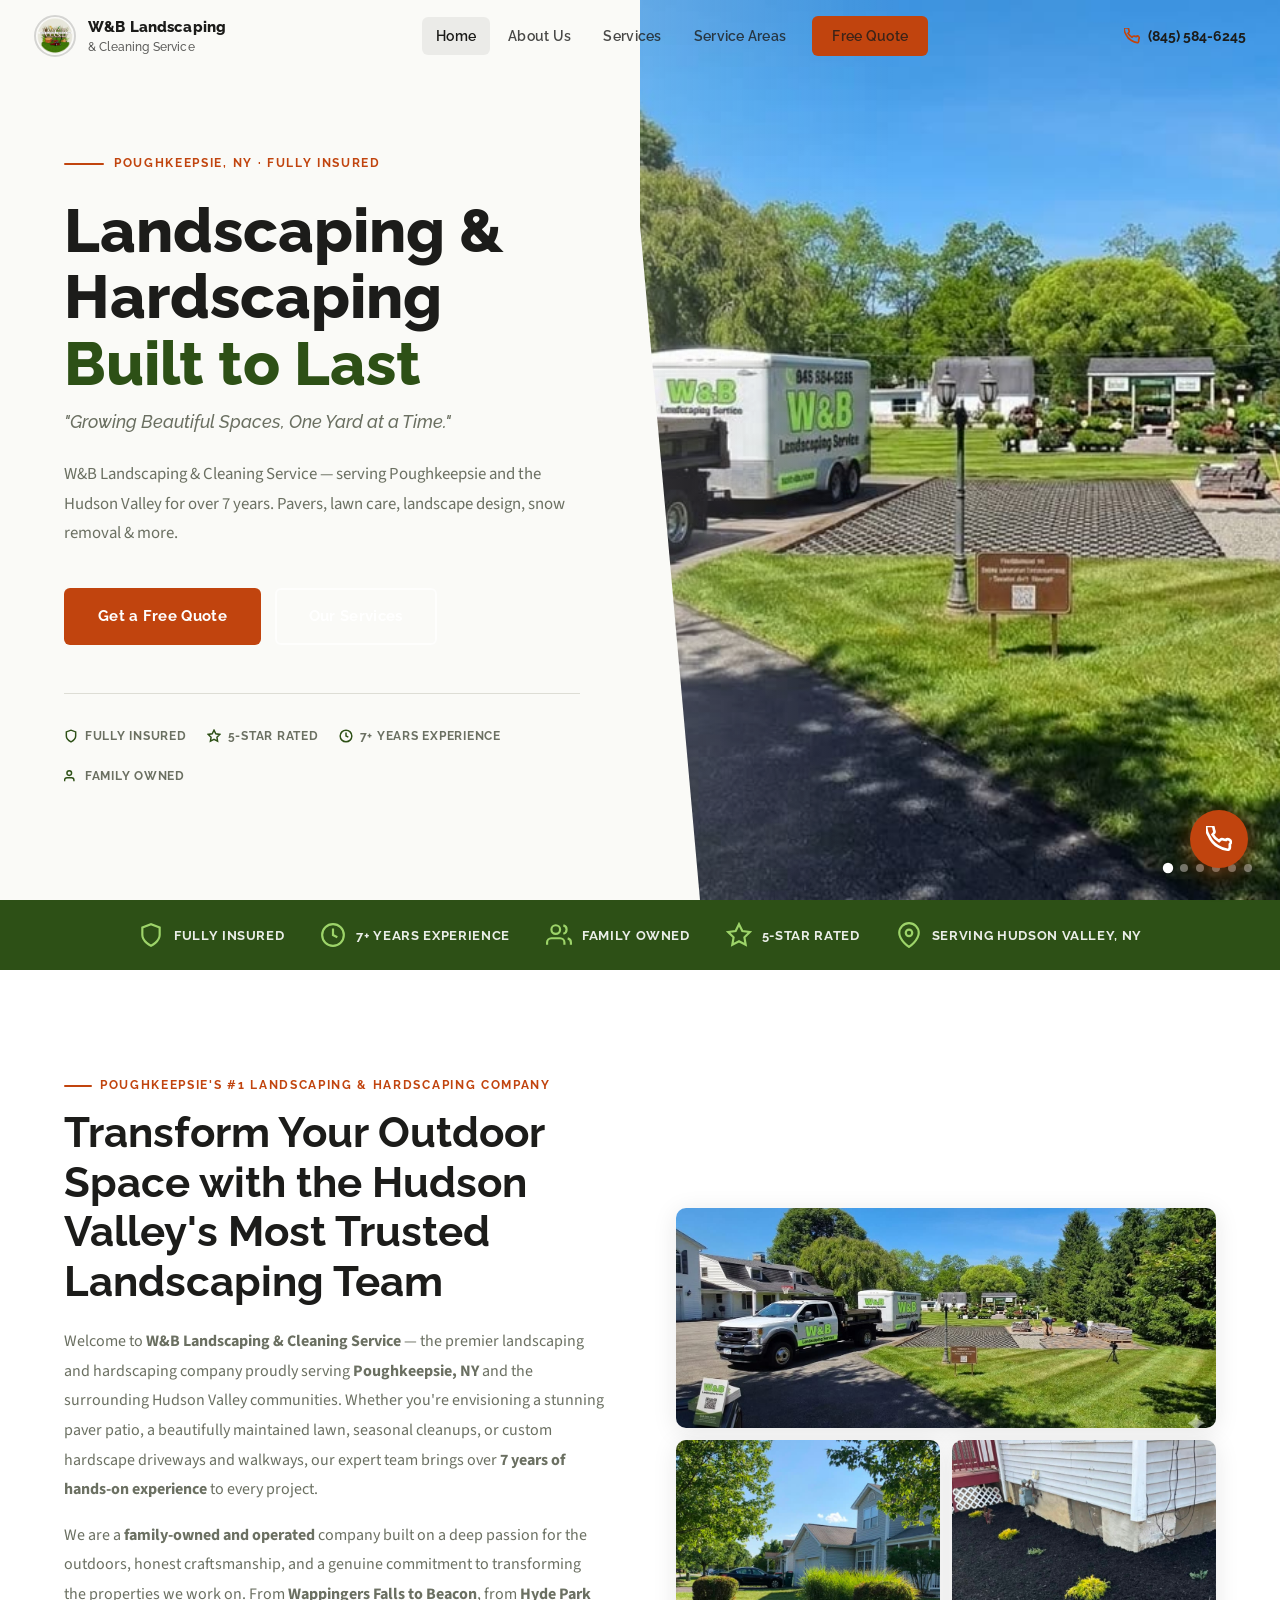
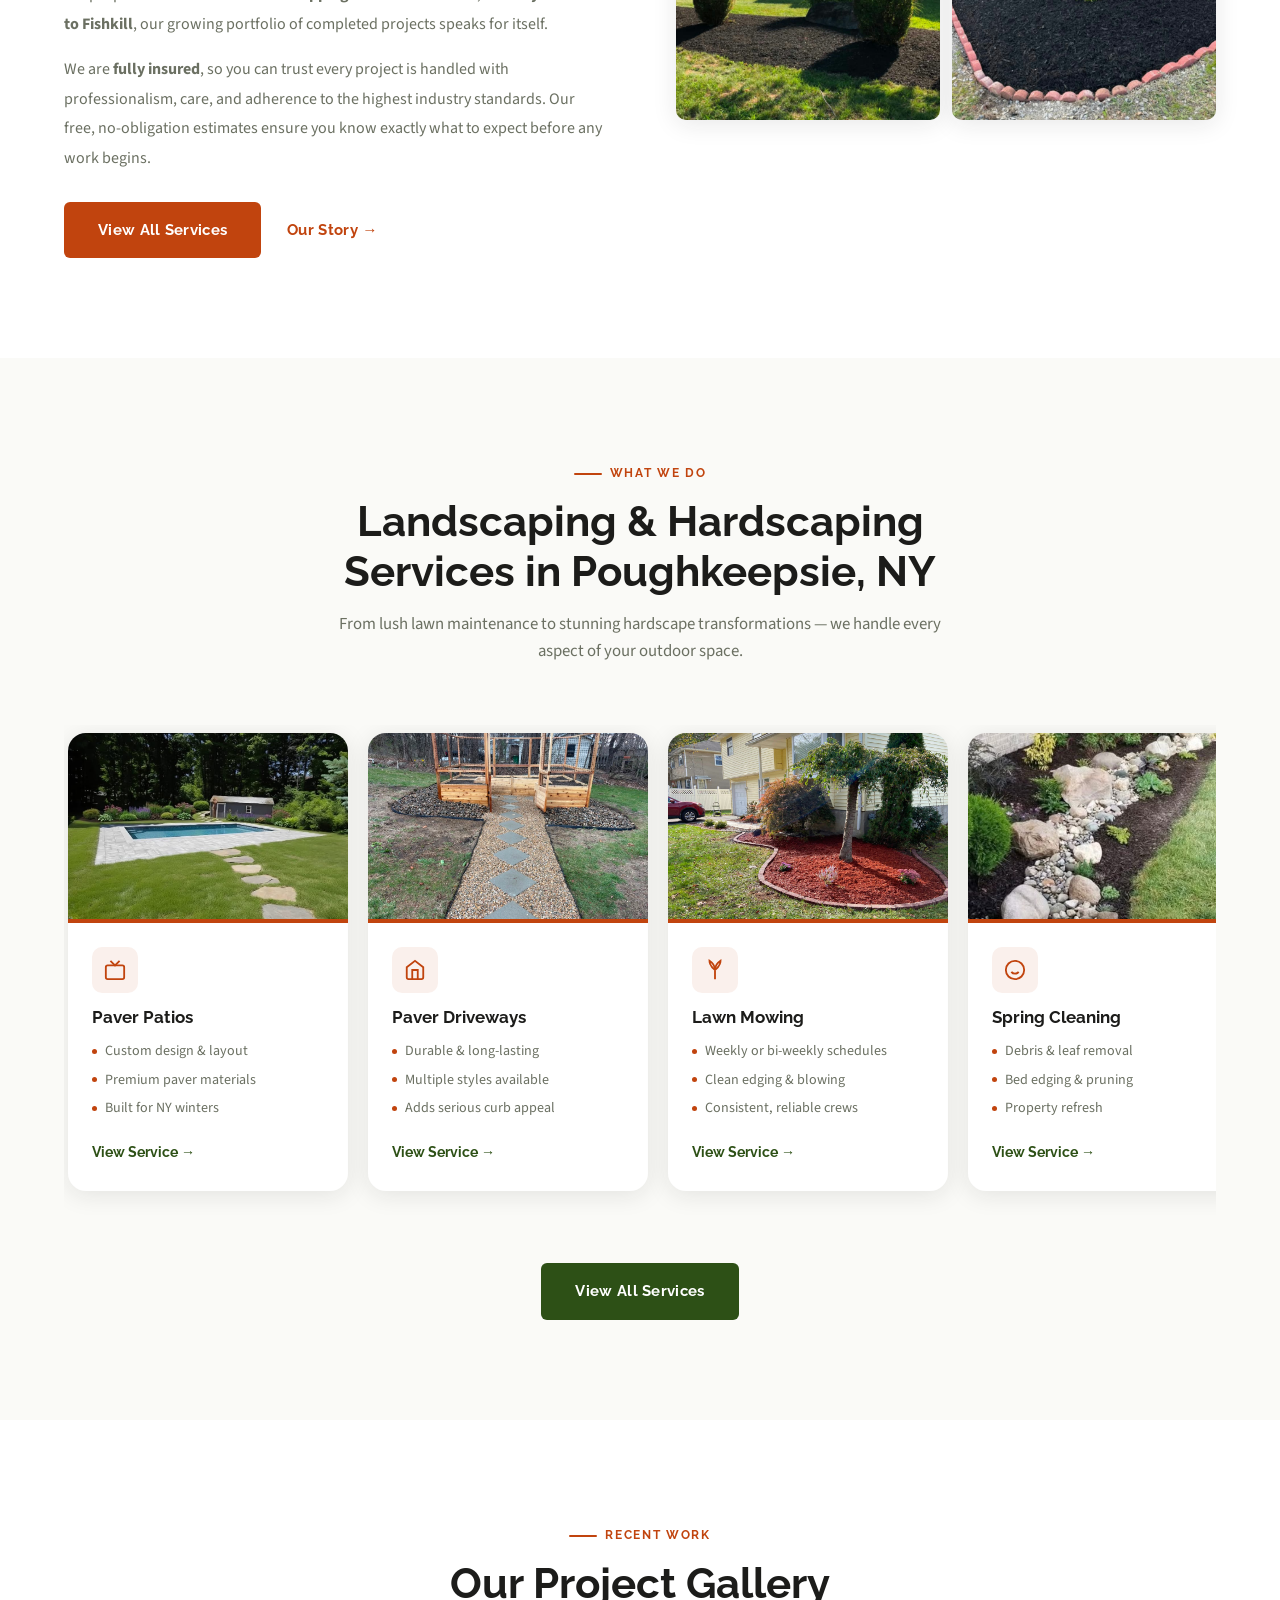
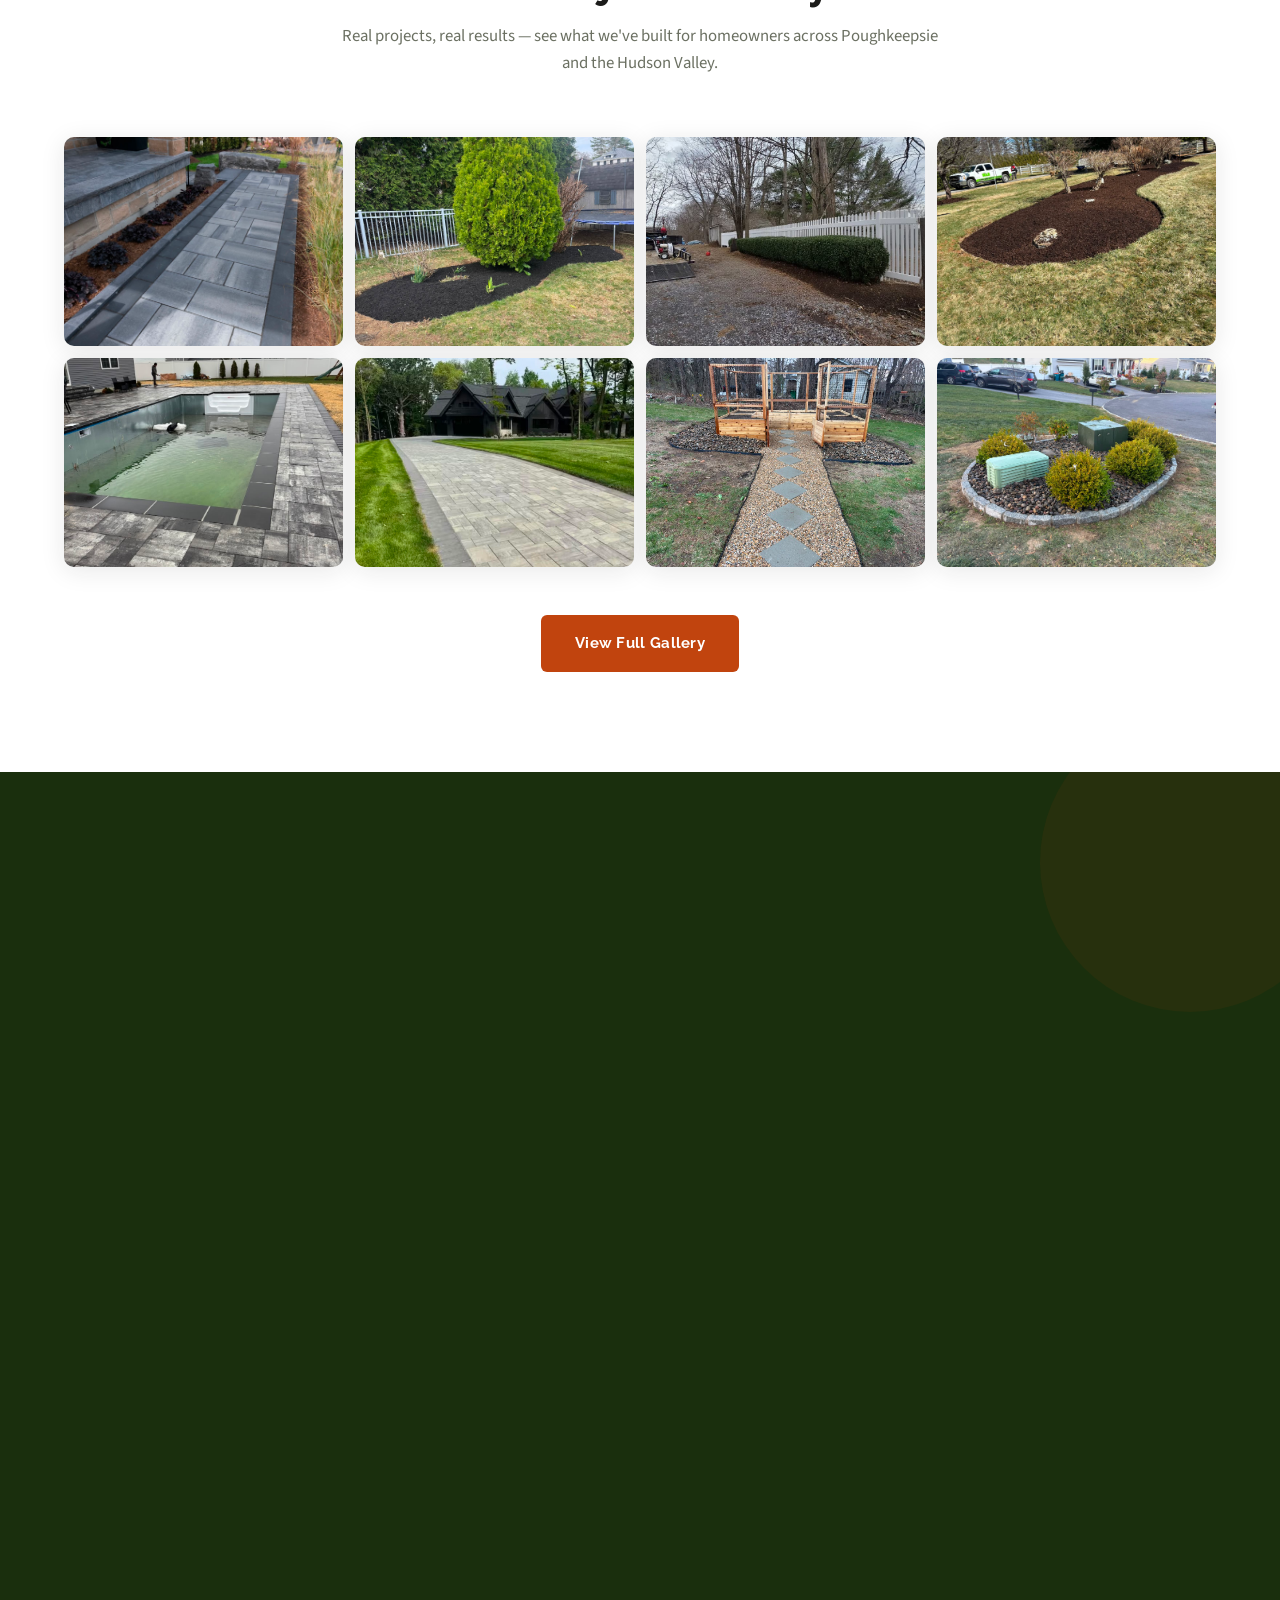
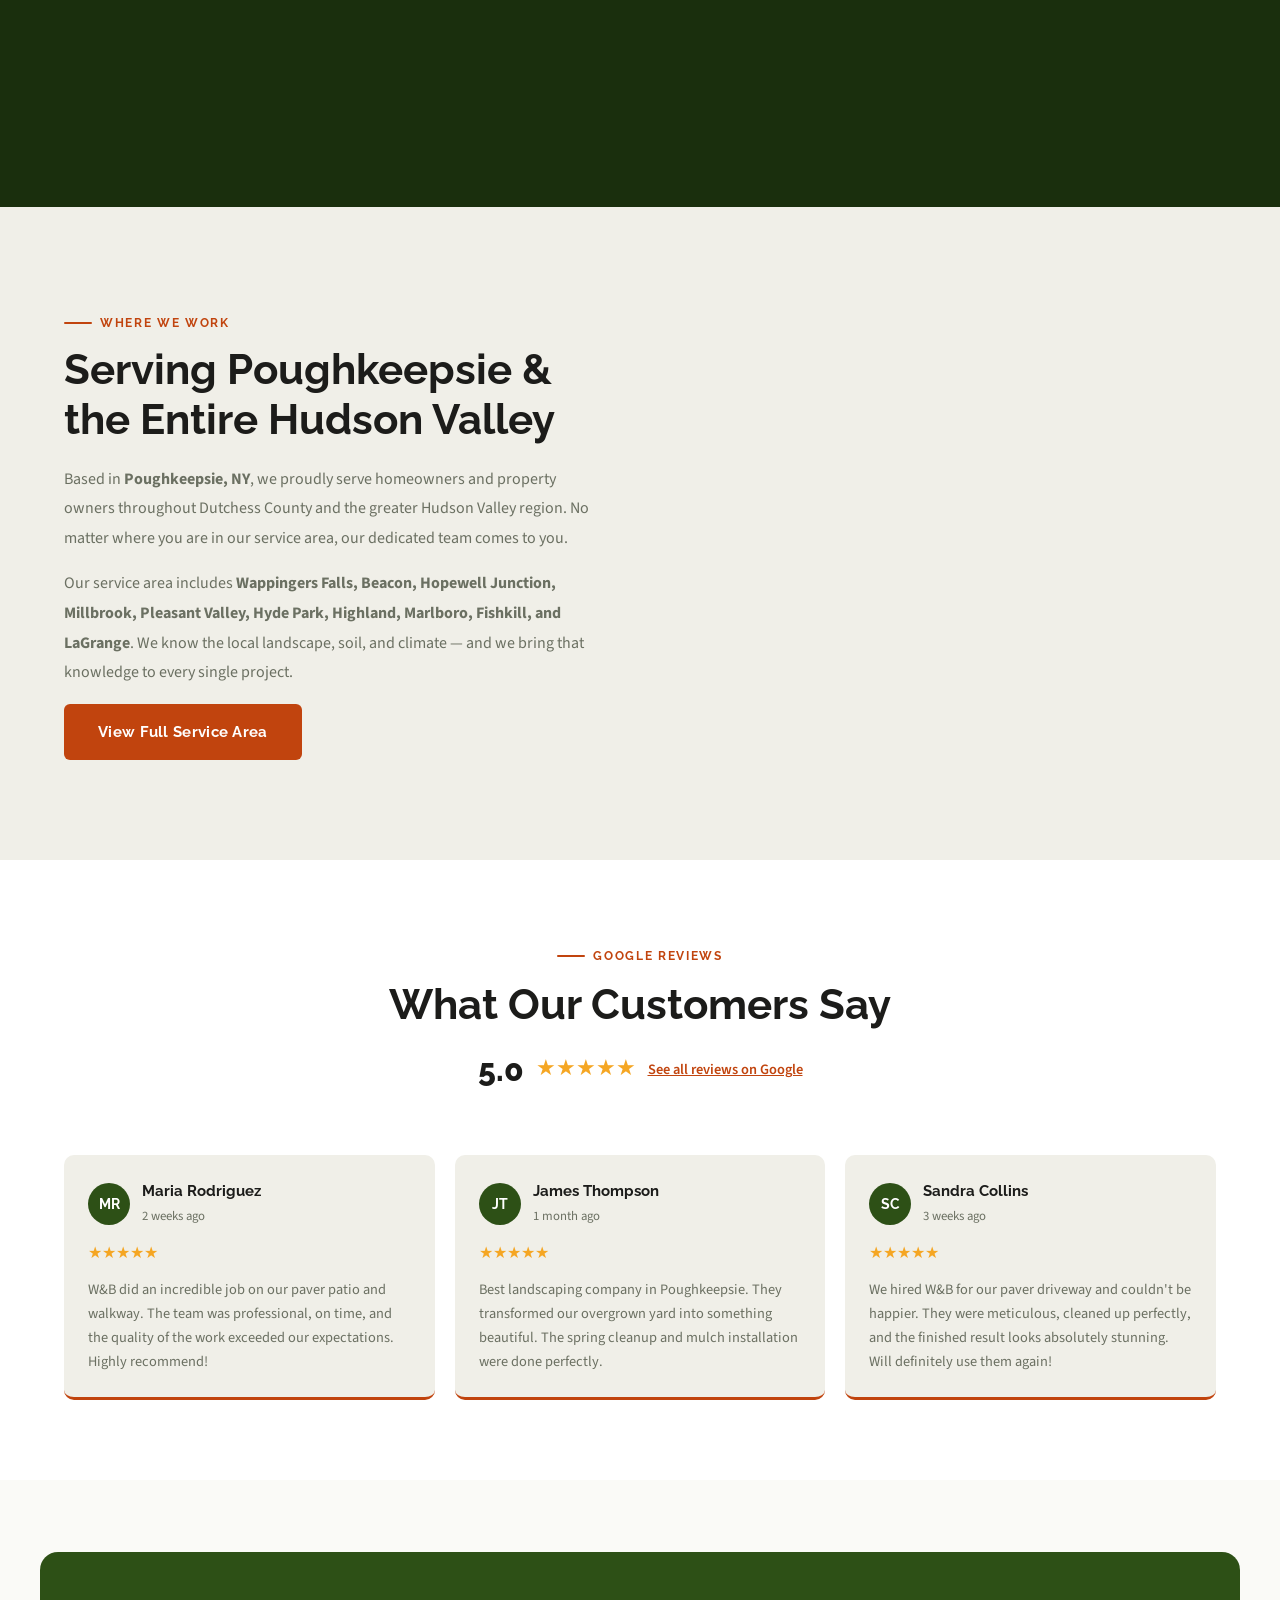
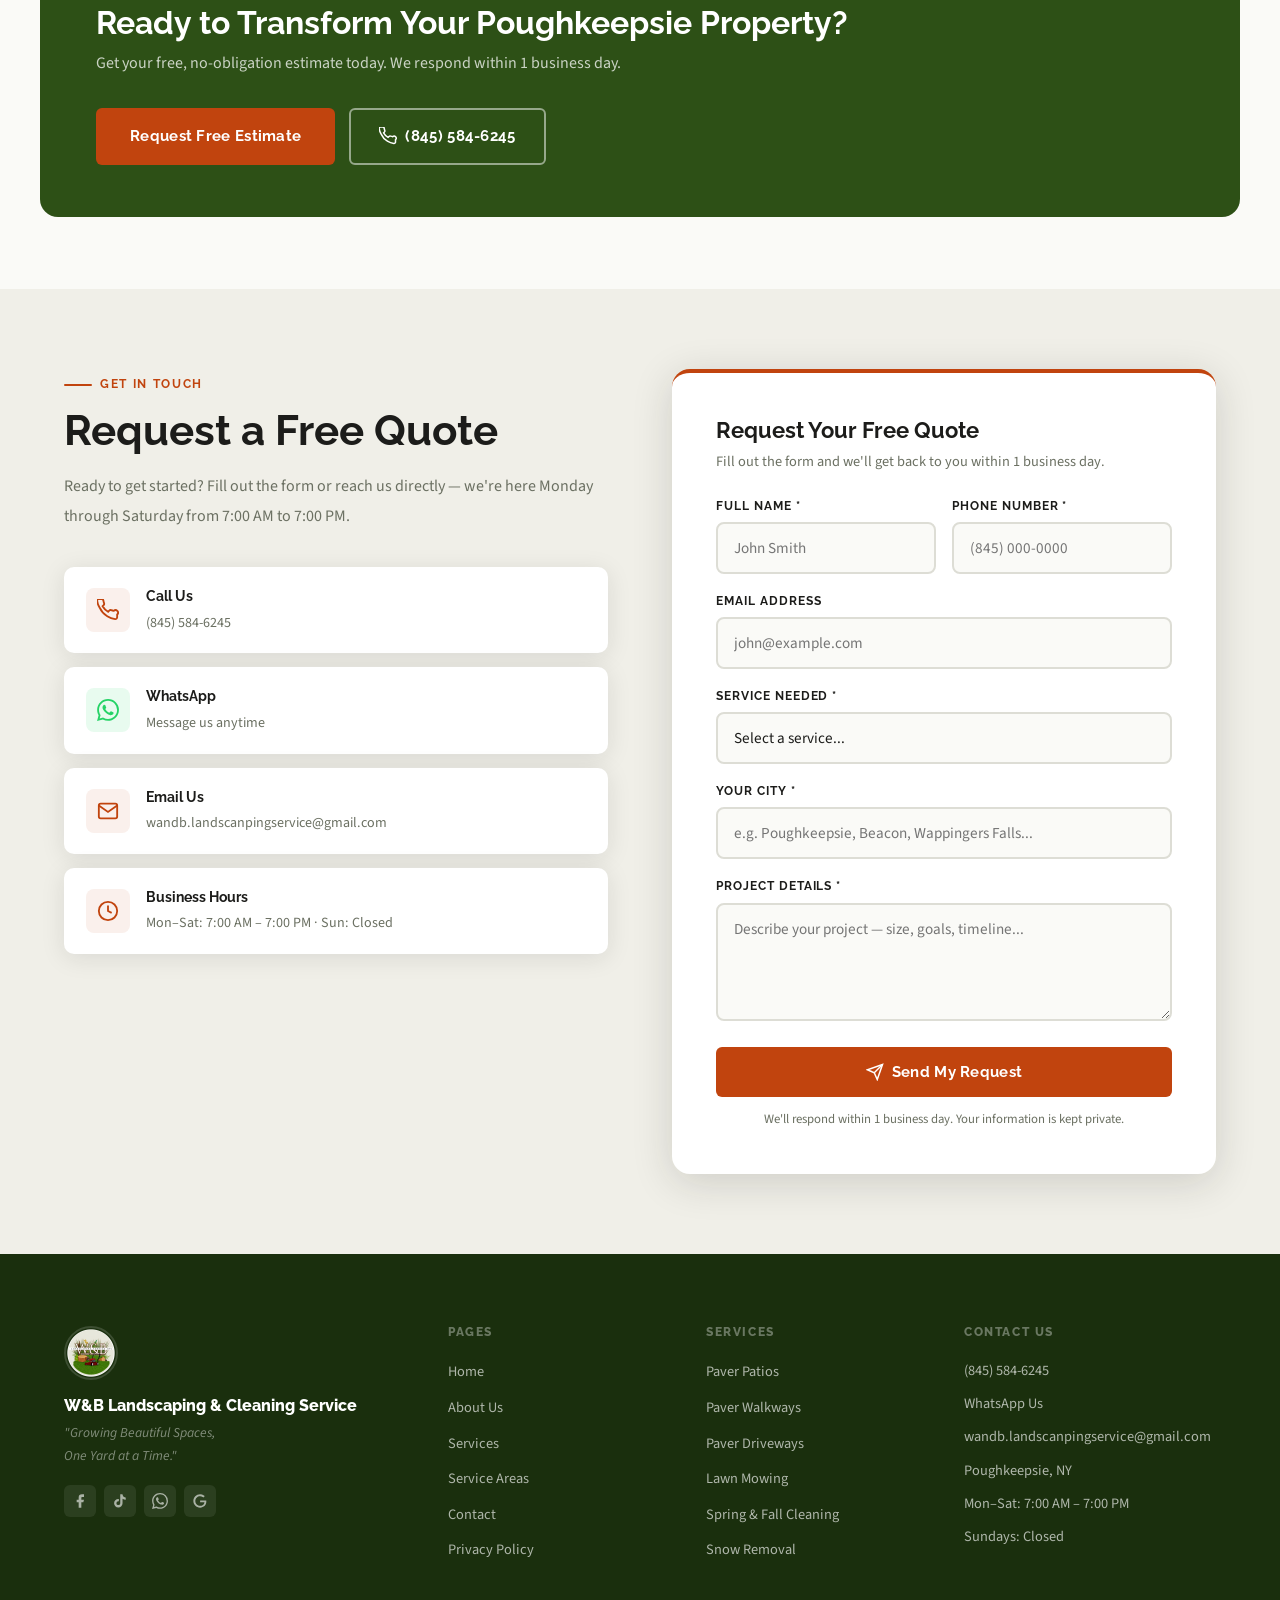
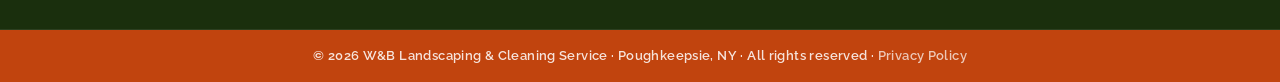
==== commit c68a06dc: "Optimise images: resize 4K photos to 1400px, convert photo PNGs to JPEG Co-Authored-By: Claude Sonne" ====
--- a/index.html
+++ b/index.html
@@ -183,8 +183,8 @@
       </div>
       <div class="seo-intro-imgs reveal">
         <img src="assets/Cover.jpeg" alt="Paver patio installed by W&B Landscaping in Poughkeepsie NY" loading="lazy" />
-        <img src="assets/3.png" alt="Landscaping work in the Hudson Valley by W&B" loading="lazy" />
-        <img src="assets/4.png" alt="Hardscaping and pavers by W&B Landscaping Poughkeepsie" loading="lazy" />
+        <img src="assets/3.jpg" alt="Landscaping work in the Hudson Valley by W&B" loading="lazy" />
+        <img src="assets/4.jpg" alt="Hardscaping and pavers by W&B Landscaping Poughkeepsie" loading="lazy" />
       </div>
     </div>
   </section>
@@ -233,7 +233,7 @@
           </div>
 
           <div class="service-card">
-            <div class="service-card-img" style="--img:url('assets/1.png')"></div>
+            <div class="service-card-img" style="--img:url('assets/1.jpg')"></div>
             <div class="service-card-body">
               <div class="service-icon">
                 <svg width="22" height="22" viewBox="0 0 24 24" fill="none" stroke="currentColor" stroke-width="2"><path d="M12 22V12M12 12C12 6 6 2 6 2s0 6 6 10zM12 12c0-6 6-10 6-10s0 6-6 10z"/></svg>
@@ -281,7 +281,7 @@
           </div>
 
           <div class="service-card">
-            <div class="service-card-img" style="--img:url('assets/5.png')"></div>
+            <div class="service-card-img" style="--img:url('assets/5.jpg')"></div>
             <div class="service-card-body">
               <div class="service-icon">
                 <svg width="22" height="22" viewBox="0 0 24 24" fill="none" stroke="currentColor" stroke-width="2"><polygon points="1 6 1 22 8 18 16 22 23 18 23 2 16 6 8 2 1 6"/></svg>
@@ -297,7 +297,7 @@
           </div>
 
           <div class="service-card">
-            <div class="service-card-img" style="--img:url('assets/6.png')"></div>
+            <div class="service-card-img" style="--img:url('assets/6.jpg')"></div>
             <div class="service-card-body">
               <div class="service-icon">
                 <svg width="22" height="22" viewBox="0 0 24 24" fill="none" stroke="currentColor" stroke-width="2"><path d="M2 12h20M12 2v20M4.93 4.93l14.14 14.14M19.07 4.93L4.93 19.07"/></svg>
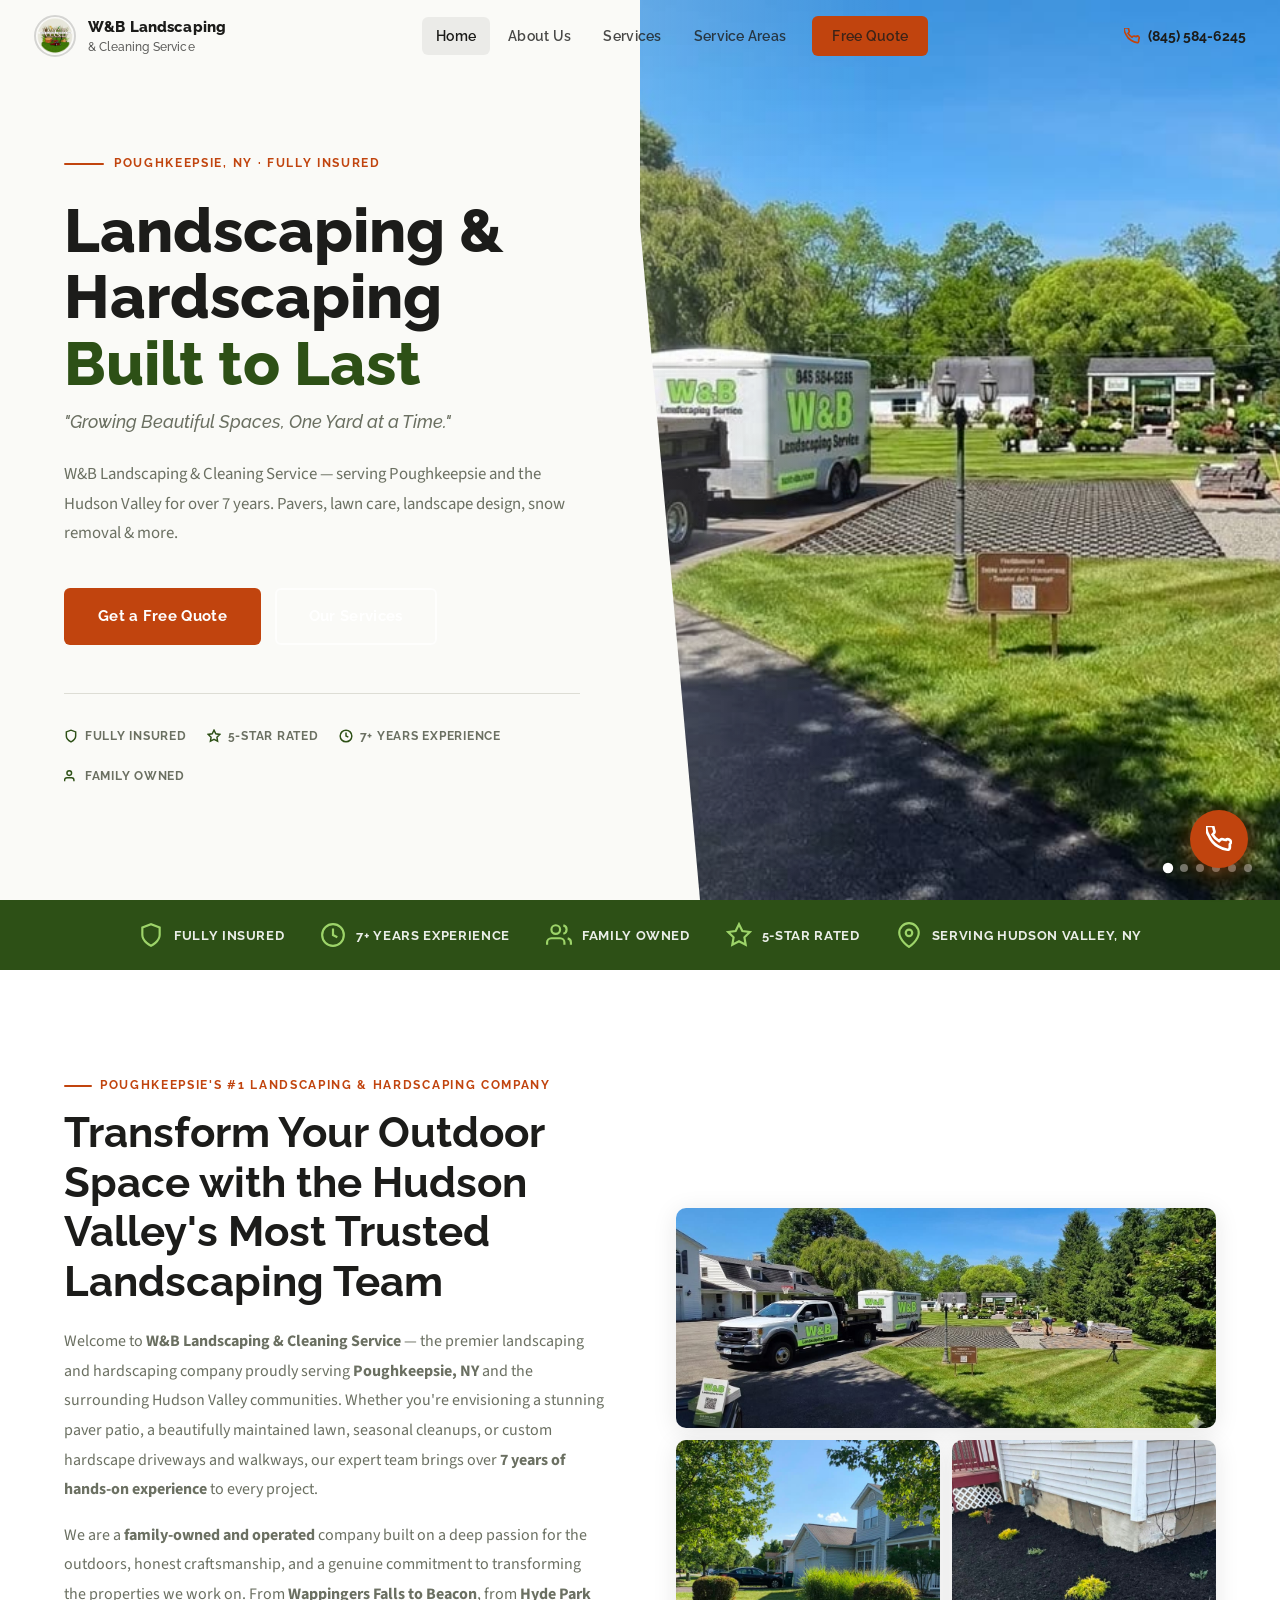
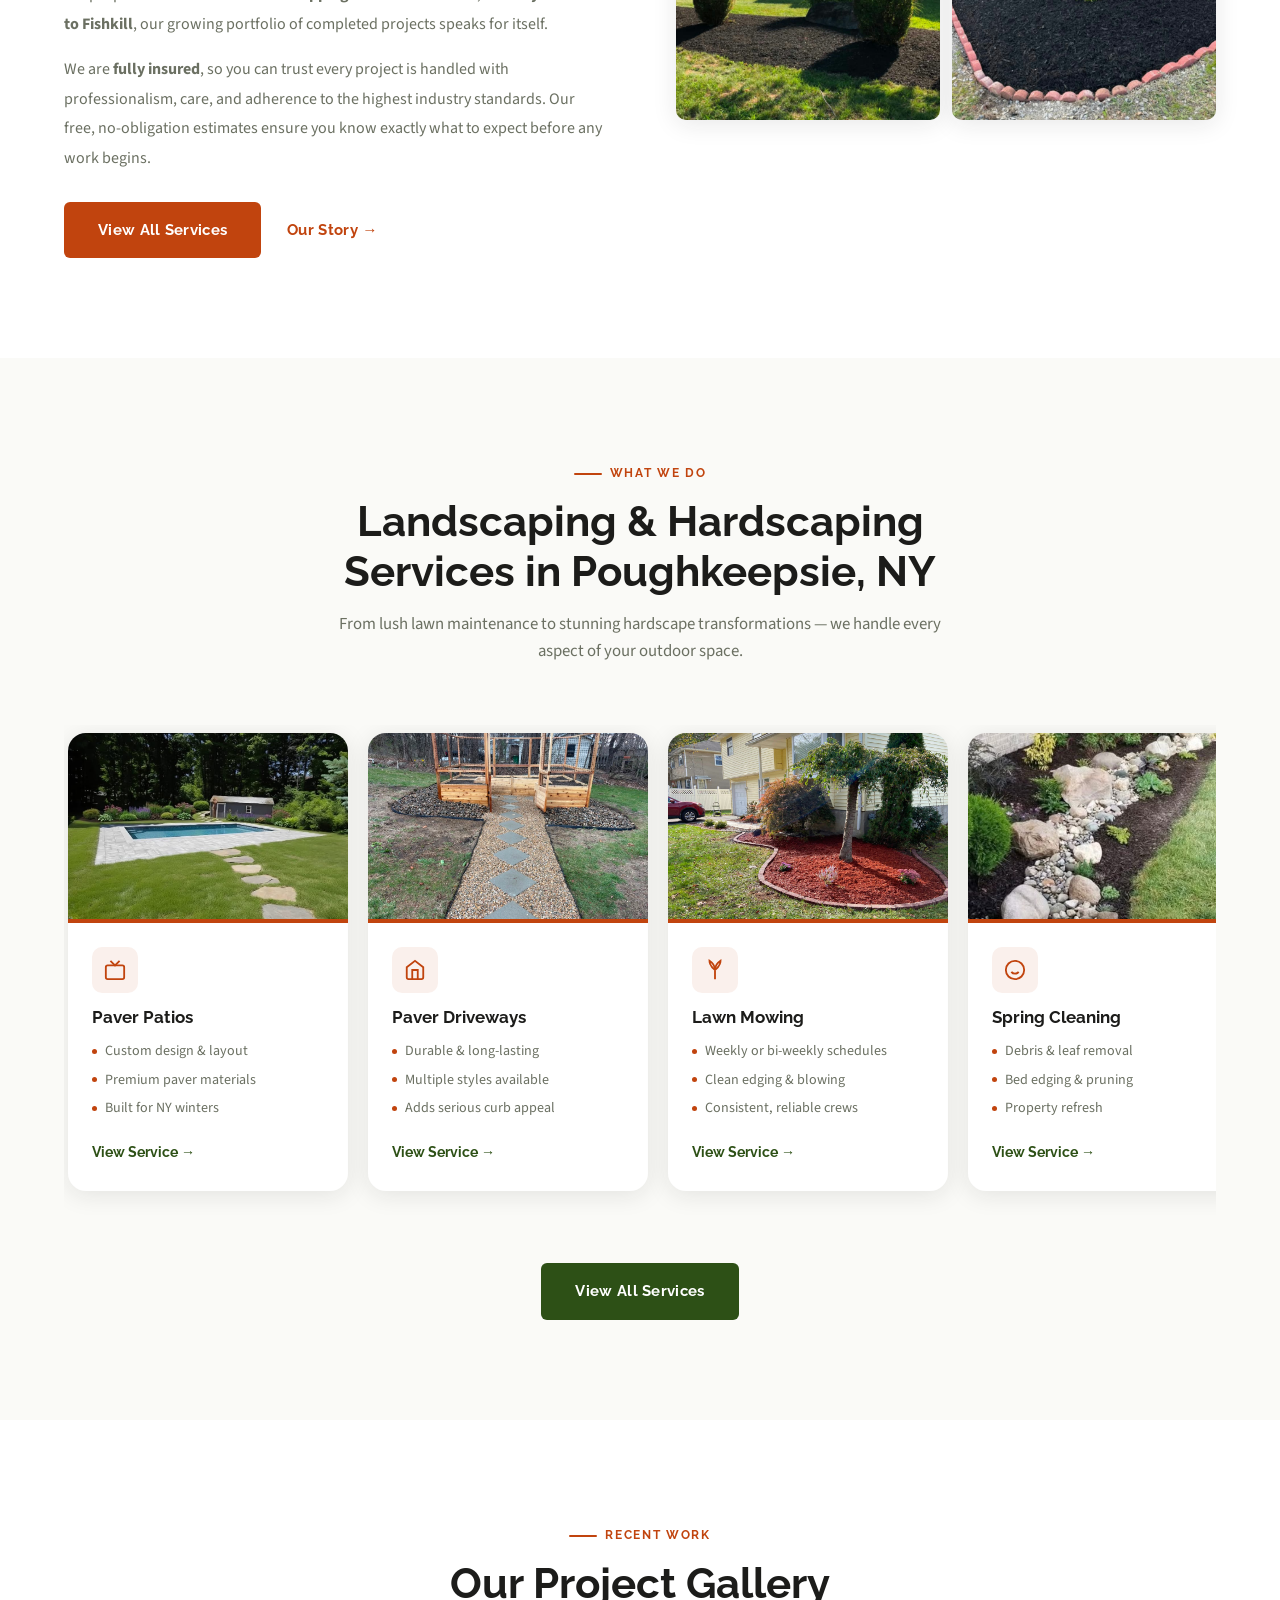
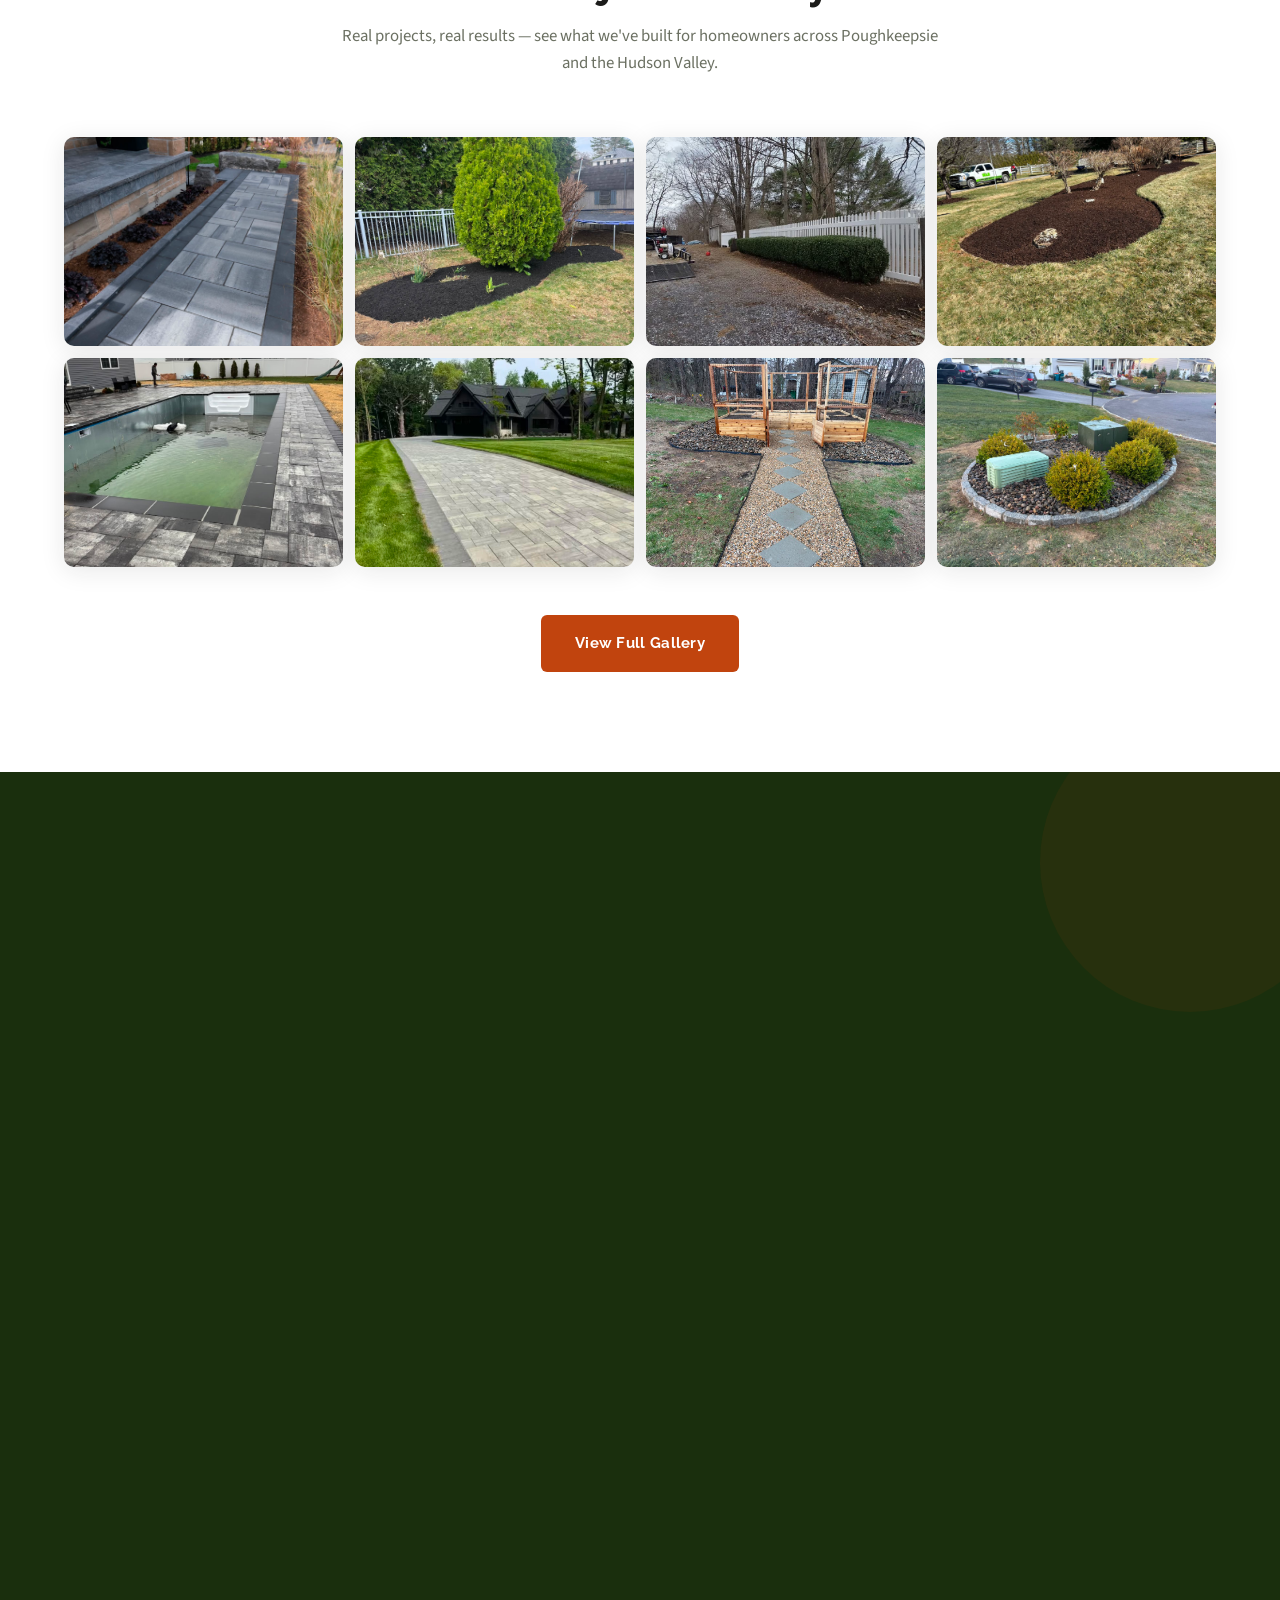
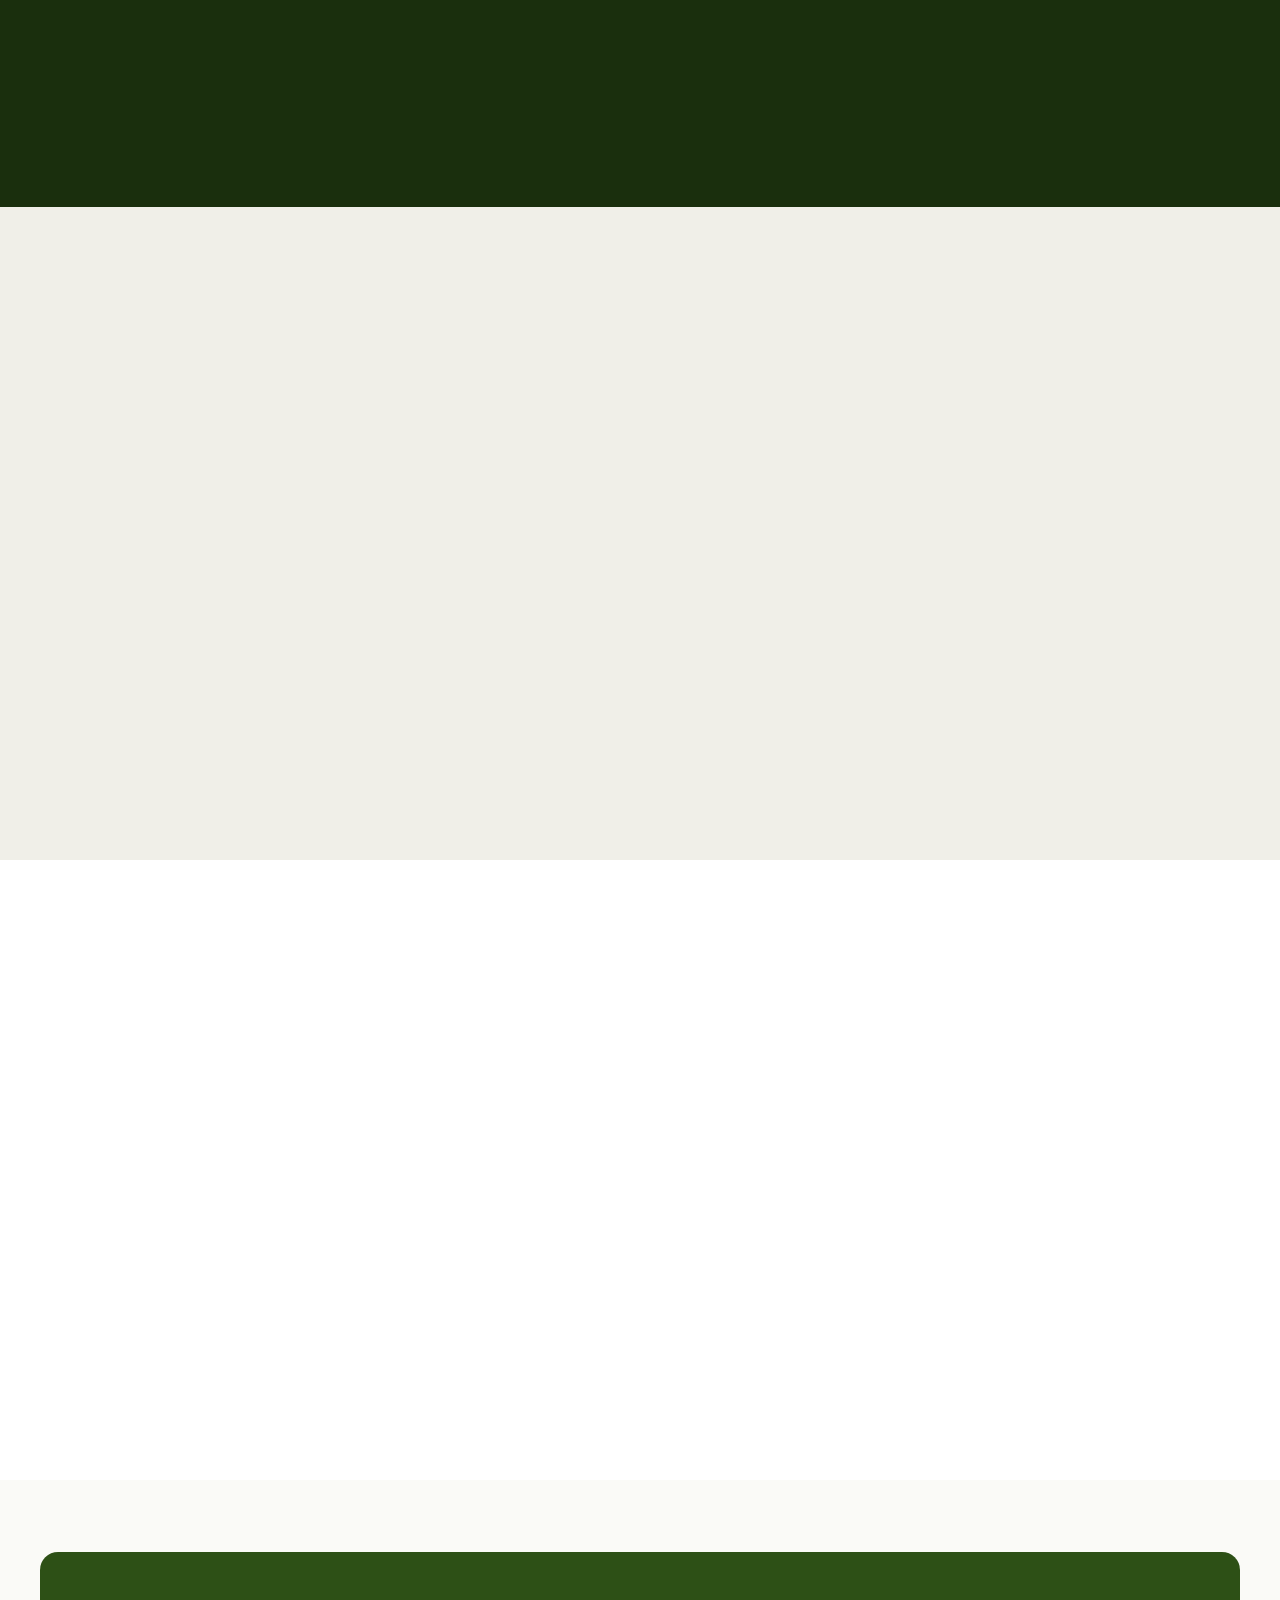
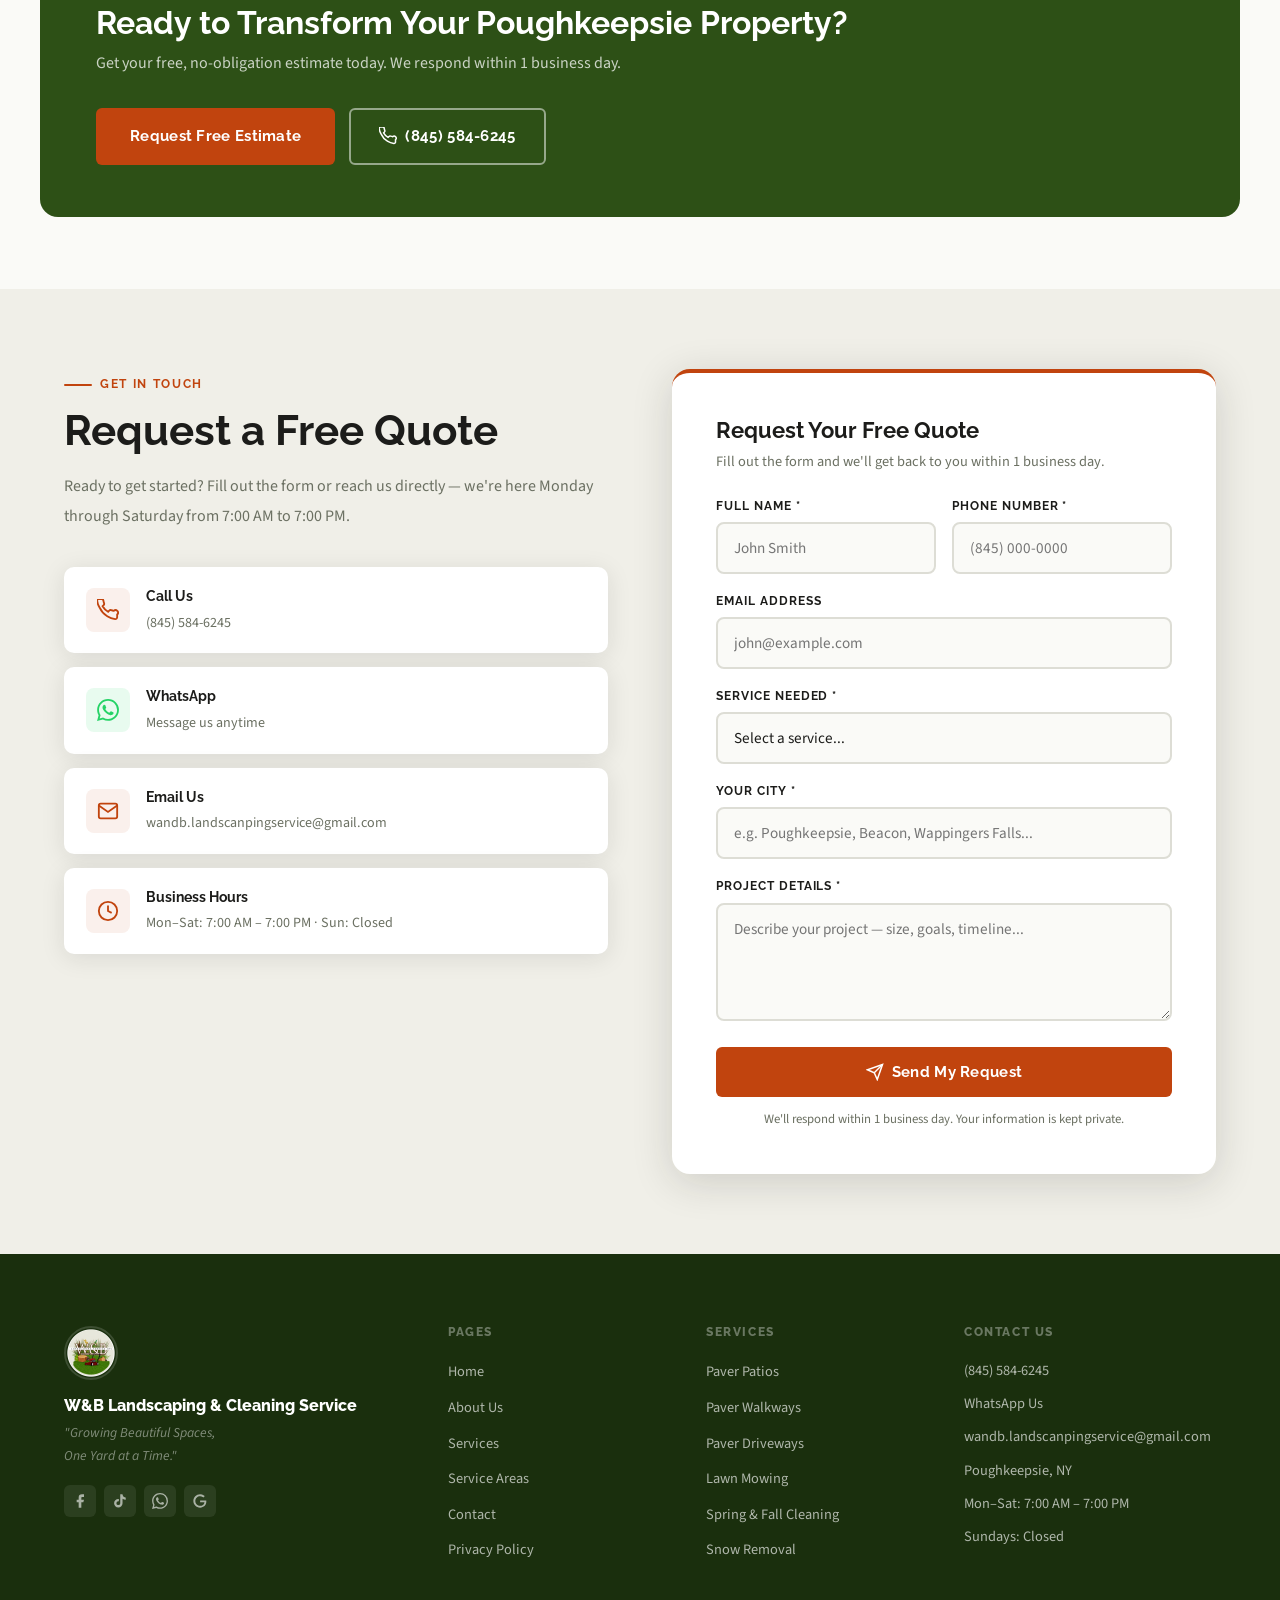
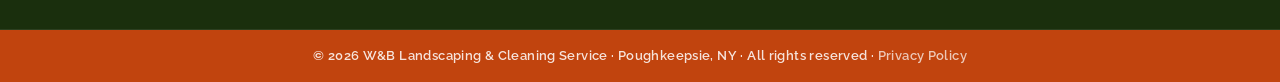
==== commit e872e6c4: "Wire up real Google reviews via Cloudflare Worker Co-Authored-By: Claude Sonnet 4.6 <noreply@anthrop" ====
--- a/index.html
+++ b/index.html
@@ -622,6 +622,27 @@
   <script src="main.js"></script>
   <script>
     setupContactForm('contactFormHome', 'W&B Landscaping — Home Page Quote Request');
+
+    // Load real Google reviews from Cloudflare Worker
+    fetch('https://wb-reviews-worker.jawadyah.workers.dev')
+      .then(r => r.json())
+      .then(data => {
+        if (!data.reviews || data.reviews.length === 0) return;
+        const grid = document.getElementById('reviewsGrid');
+        grid.innerHTML = data.reviews.map(r => {
+          const initials = r.name.split(' ').map(w => w[0]).join('').slice(0, 2).toUpperCase();
+          const stars = '★'.repeat(r.rating) + '☆'.repeat(5 - r.rating);
+          return `<div class="review-card">
+            <div class="review-header">
+              <div class="reviewer-avatar">${r.avatar ? `<img src="${r.avatar}" alt="${r.name}" style="width:42px;height:42px;border-radius:50%;object-fit:cover;">` : initials}</div>
+              <div><strong>${r.name}</strong><span class="review-date">${r.date}</span></div>
+            </div>
+            <div class="review-stars">${stars}</div>
+            ${r.text ? `<p class="review-text">${r.text}</p>` : ''}
+          </div>`;
+        }).join('');
+      })
+      .catch(() => {}); // keep static fallback cards on error
   </script>
 </body>
 </html>
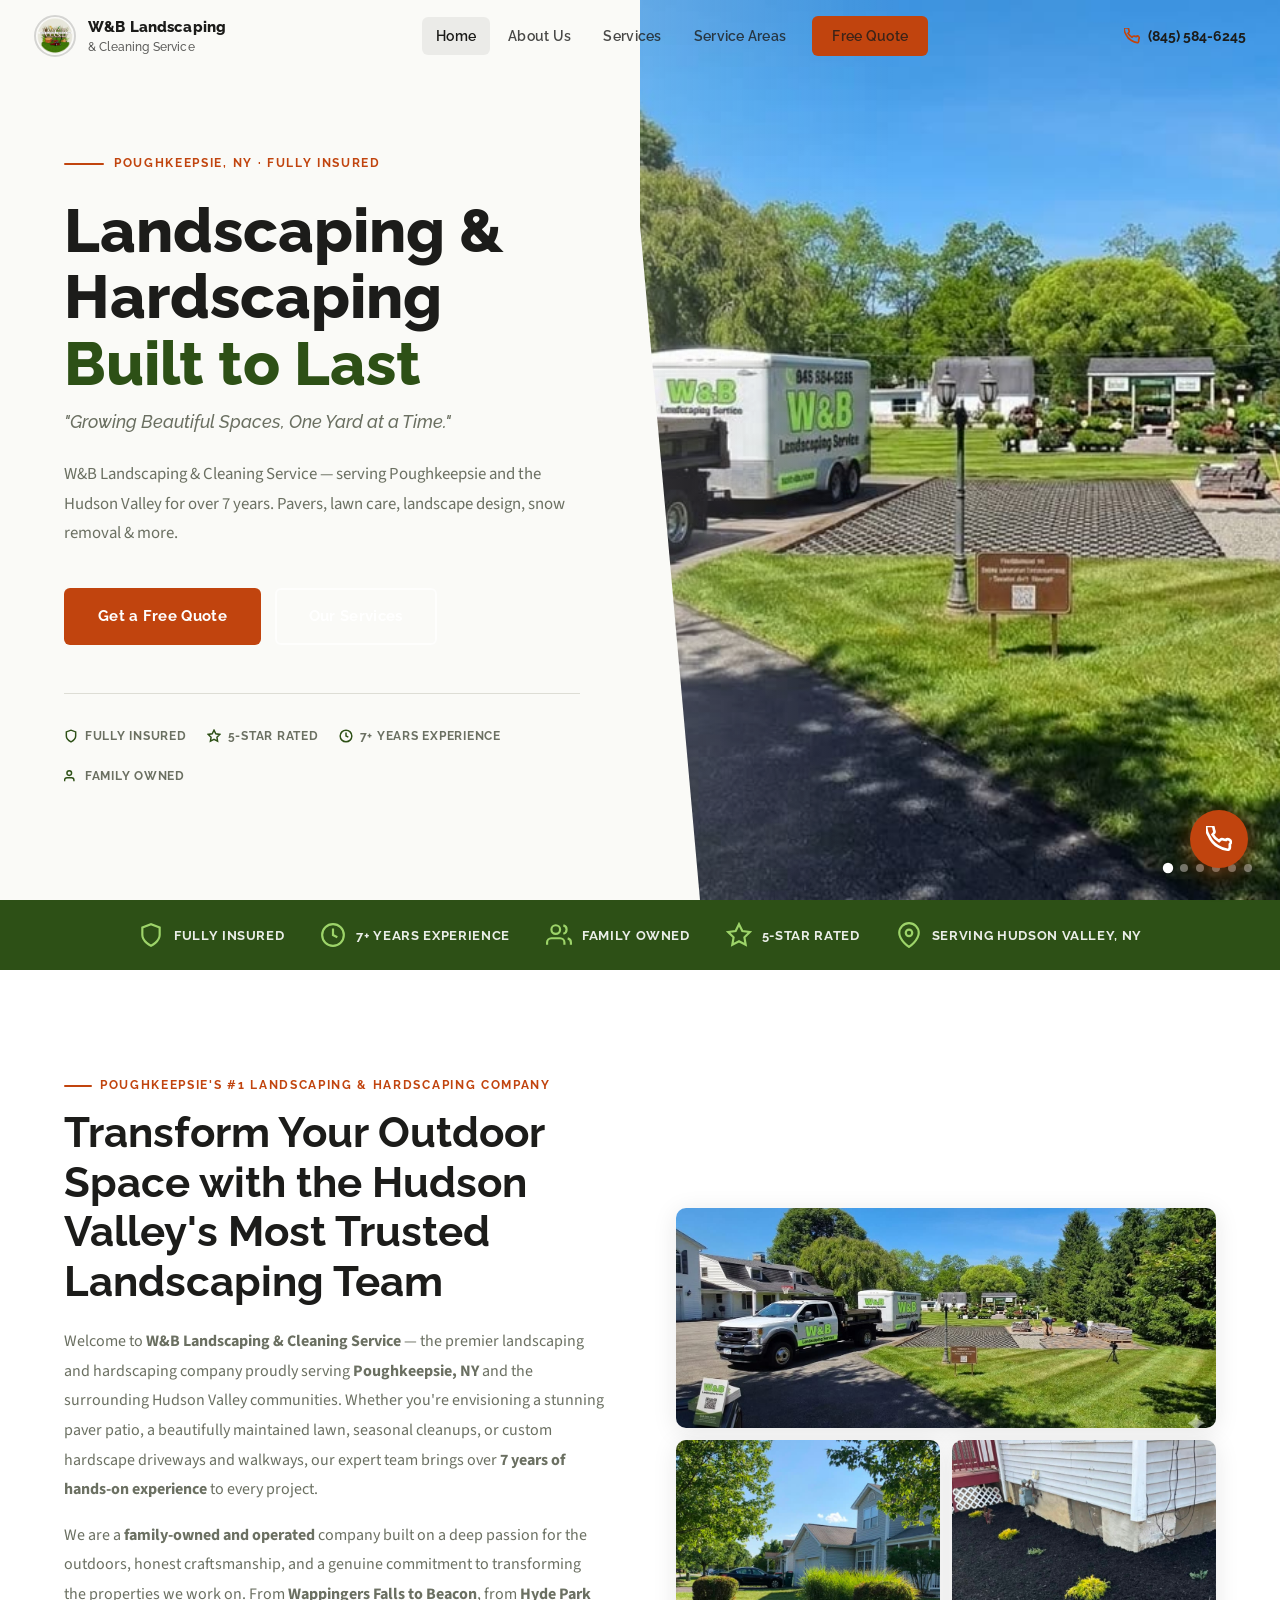
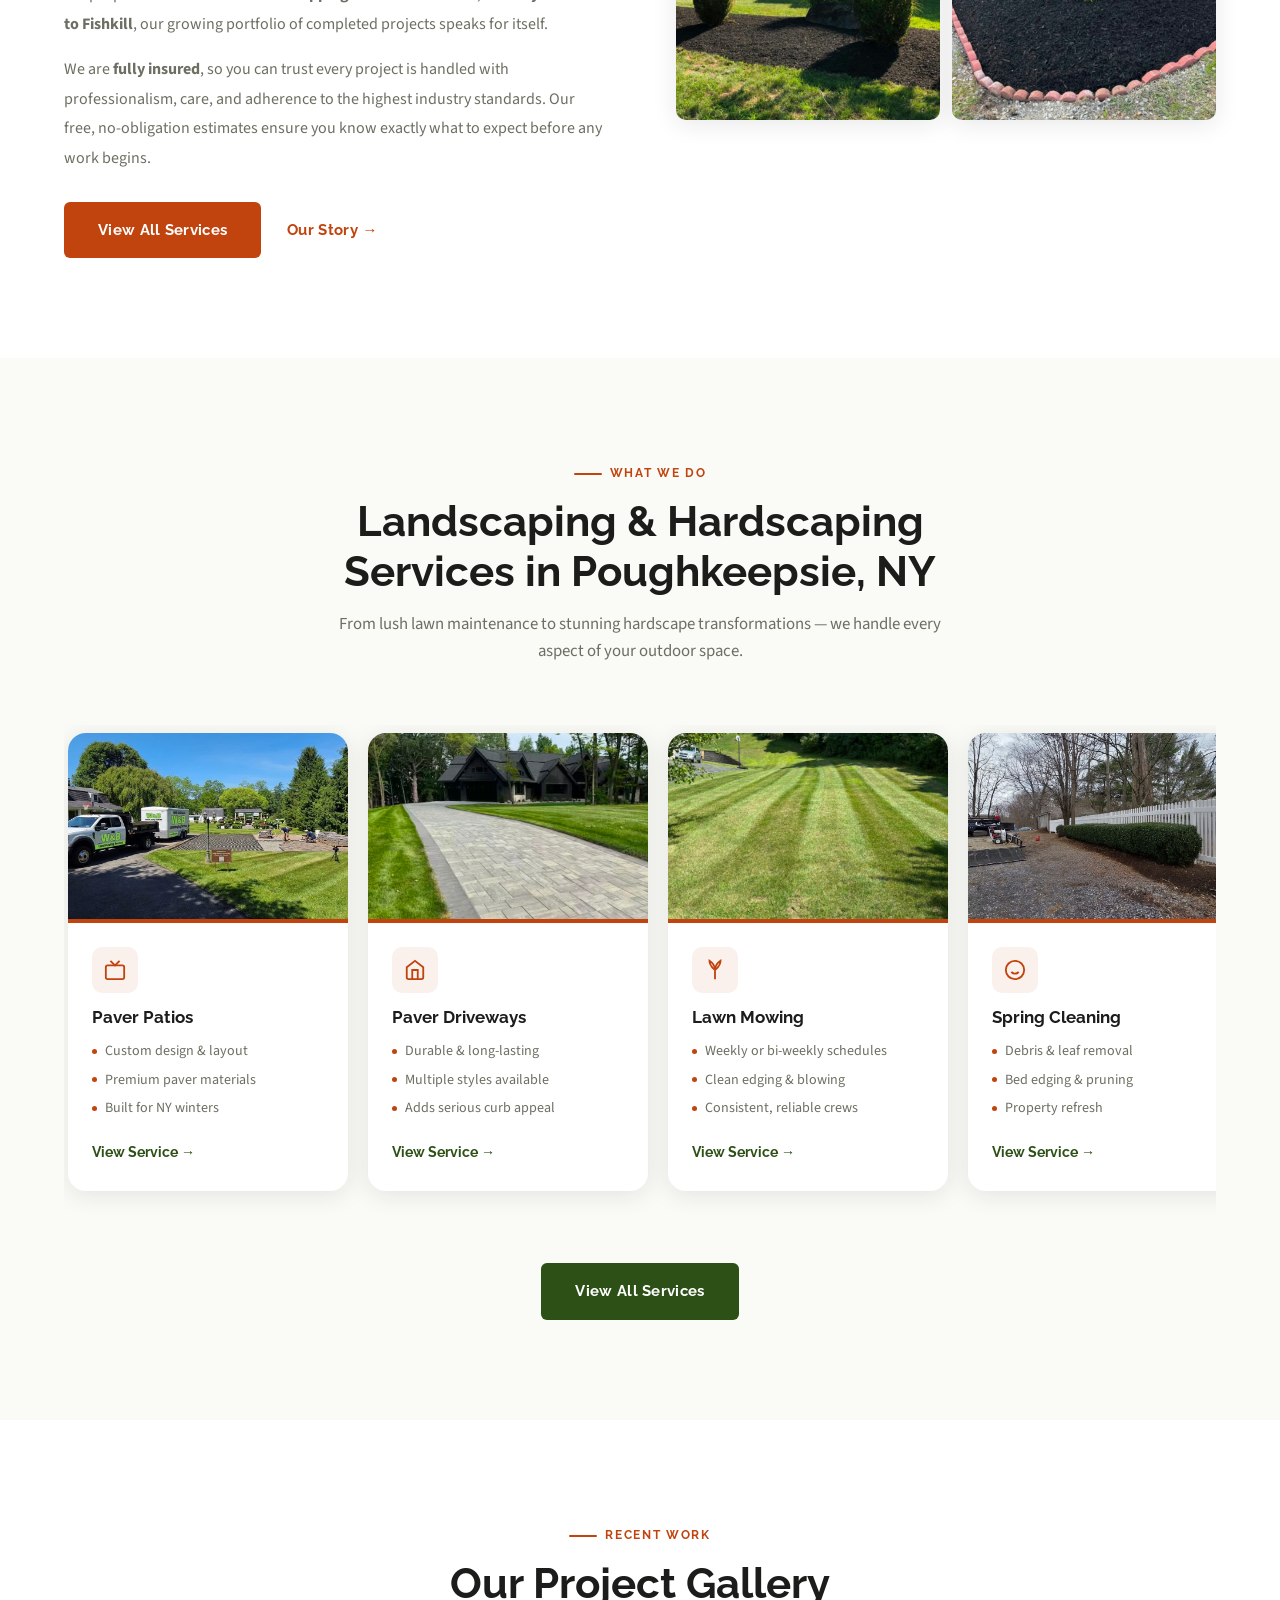
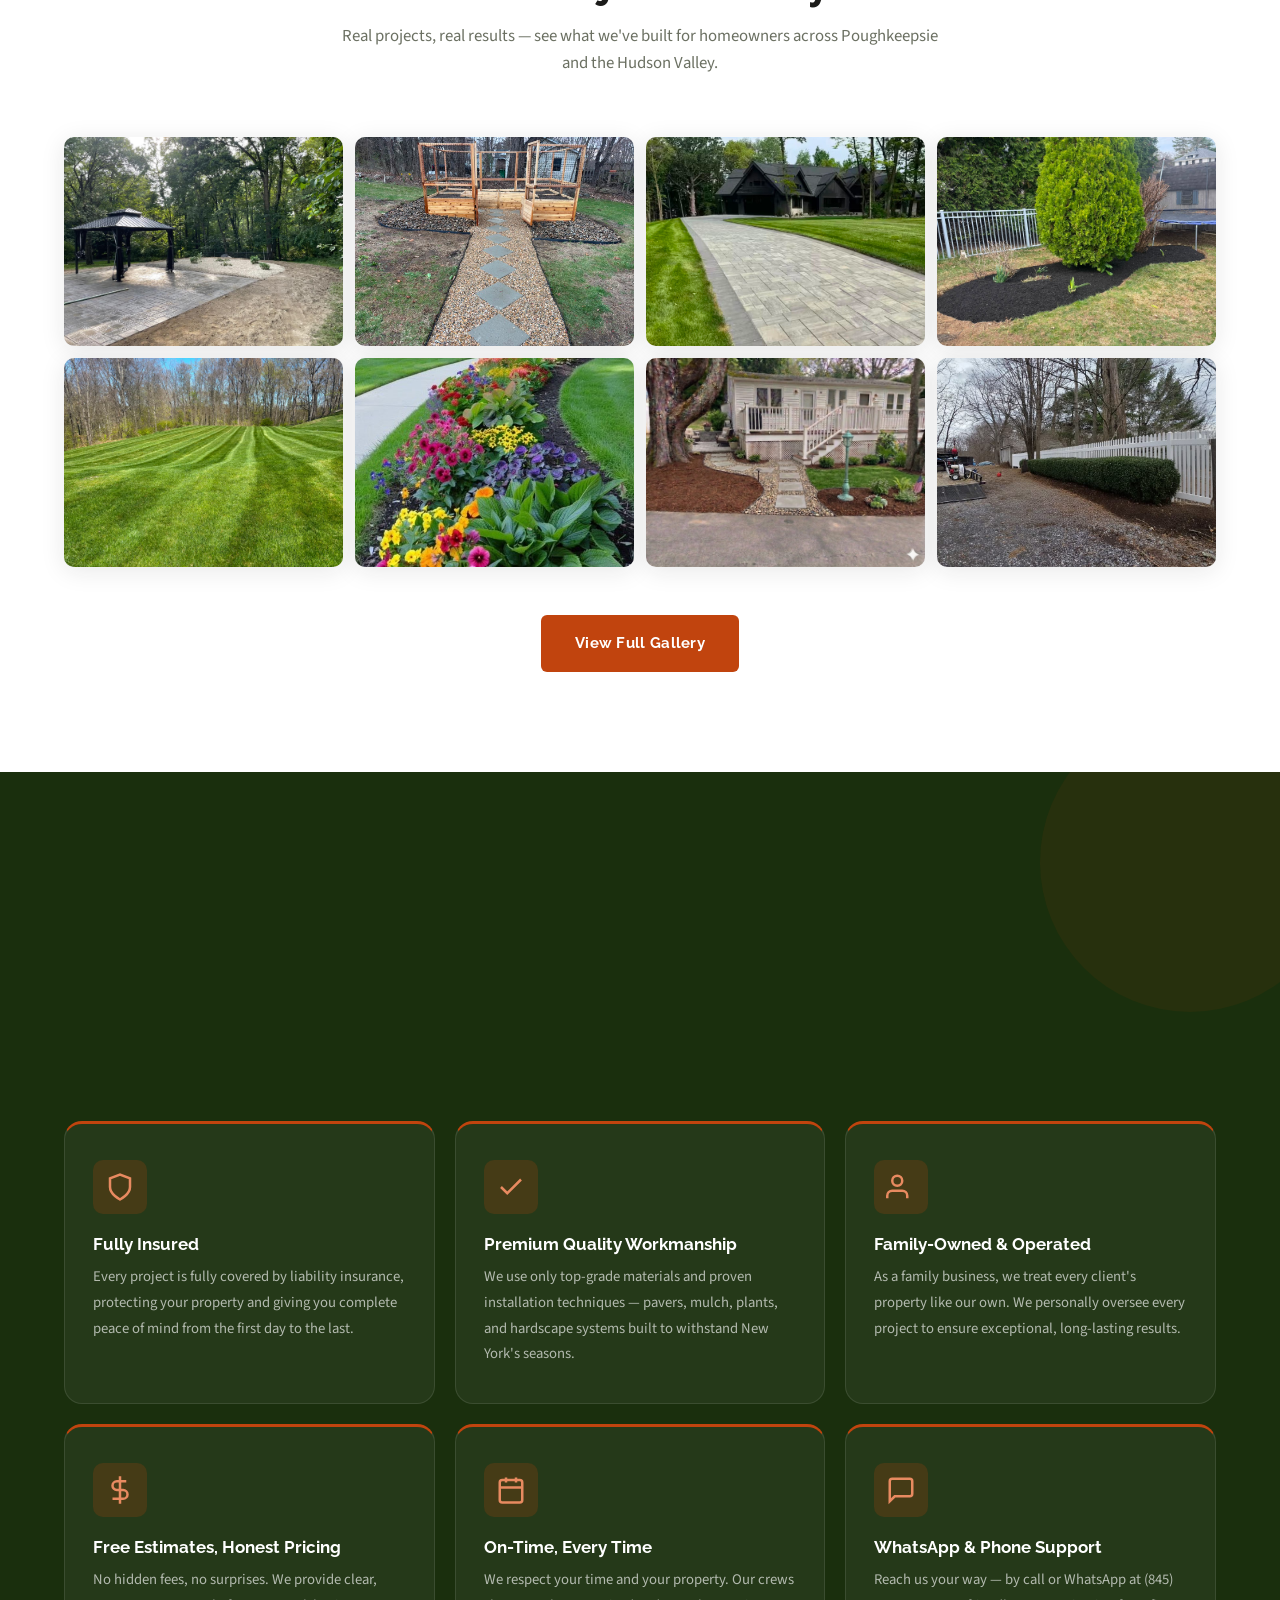
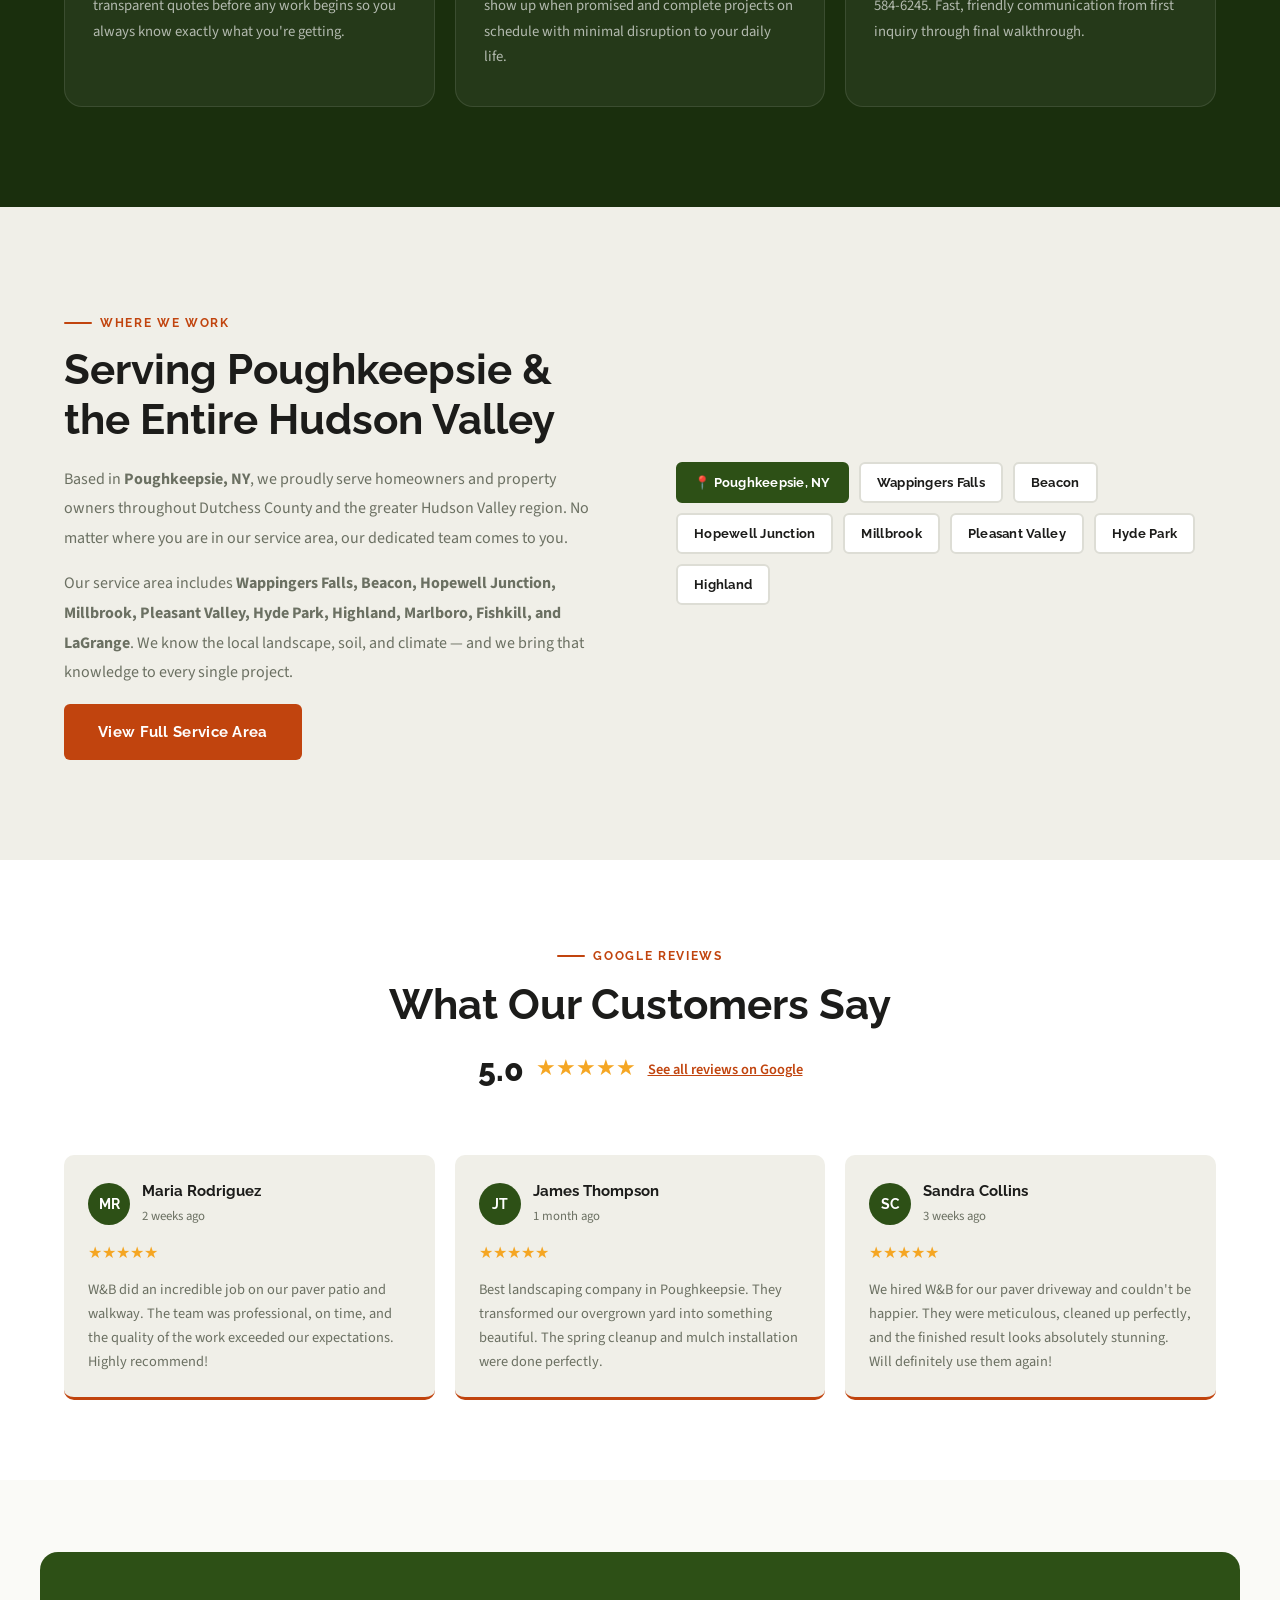
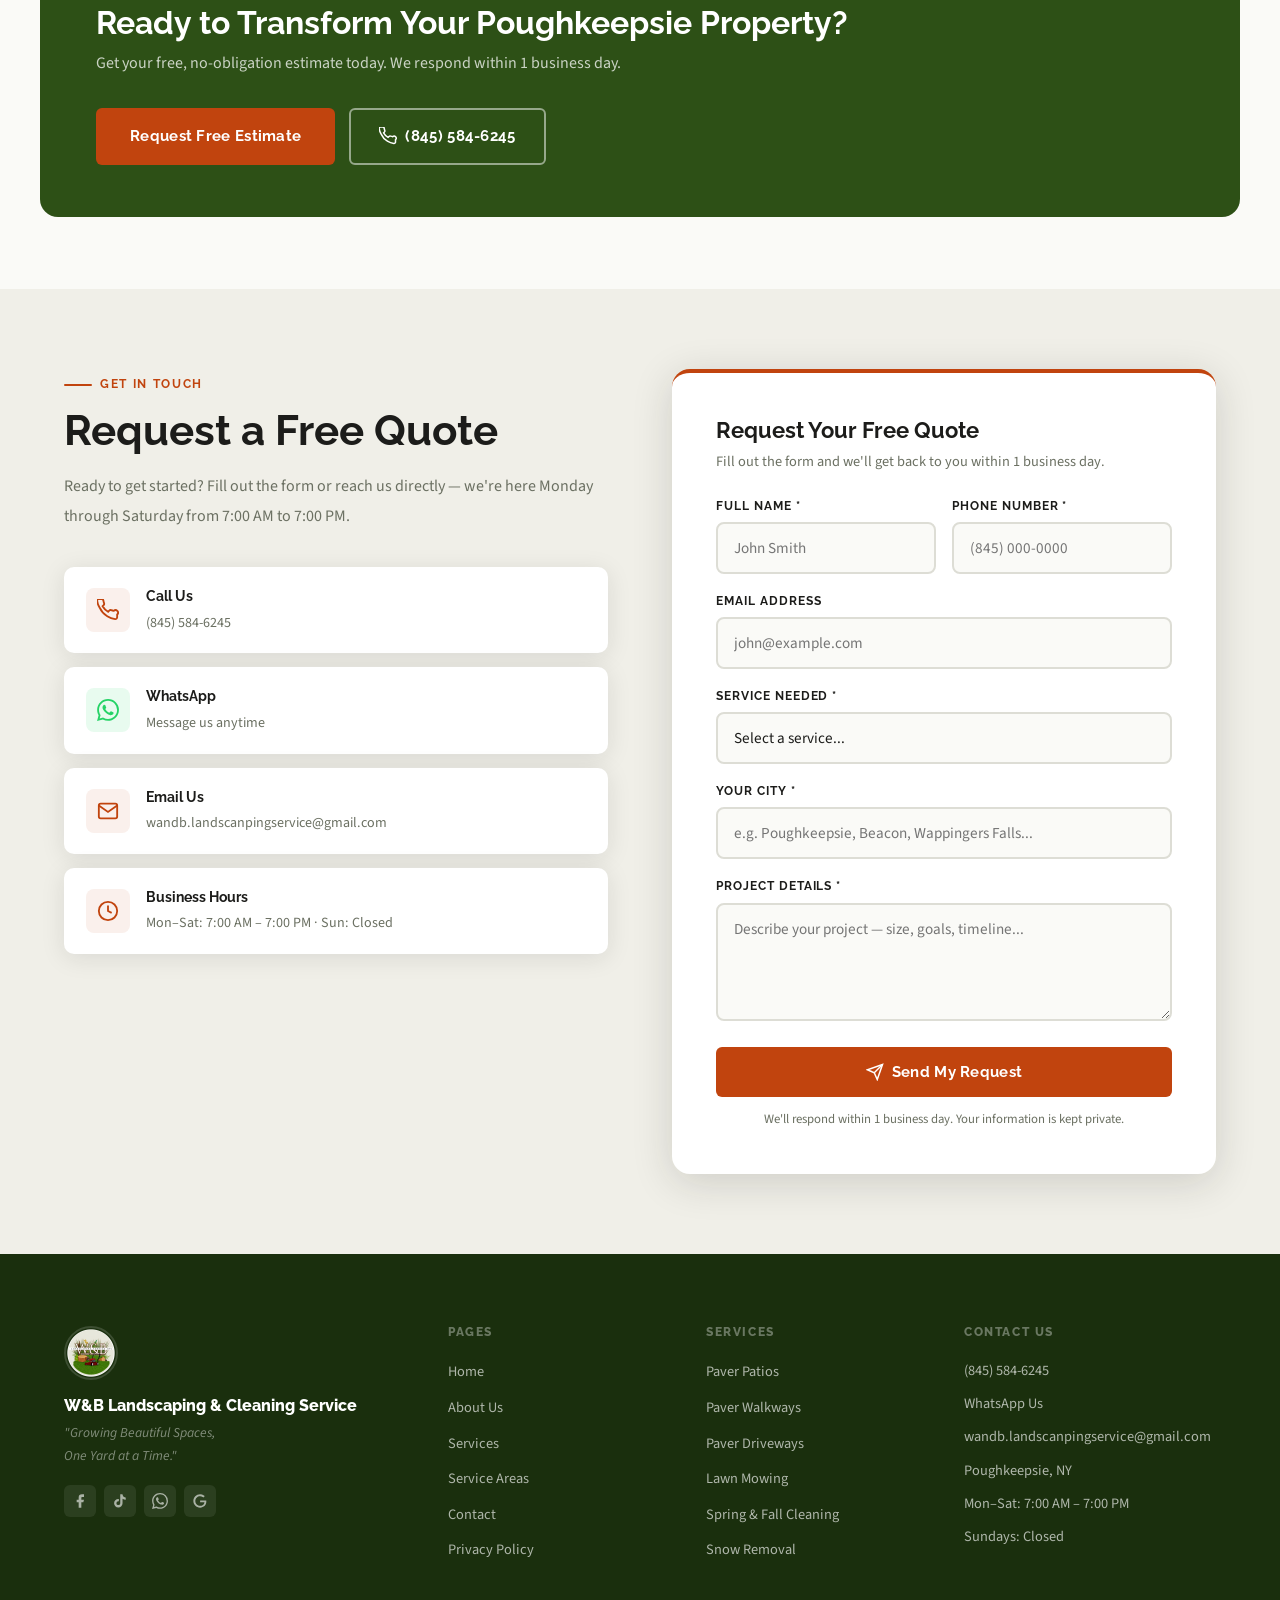
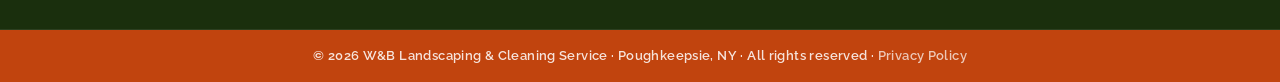
==== commit 6a6e8f71: "Fix image-to-content mismatches using GPT-4o vision labeling Co-Authored-By: Claude Sonnet 4.6 <nore" ====
--- a/index.html
+++ b/index.html
@@ -124,11 +124,11 @@
     </div>
     <div class="hero-right" id="heroRight">
       <div class="hero-slide active" style="background-image:url('assets/Cover.jpeg')"></div>
-      <div class="hero-slide" style="background-image:url('assets/Cover 2.jpeg')"></div>
-      <div class="hero-slide" style="background-image:url('assets/WhatsApp Image 2026-06-03 at 8.17.42 PM.jpeg')"></div>
+      <div class="hero-slide" style="background-image:url('assets/WhatsApp Image 2026-06-03 at 8.11.56 PM.jpeg')"></div>
       <div class="hero-slide" style="background-image:url('assets/WhatsApp Image 2026-06-03 at 8.21.02 PM.jpeg')"></div>
-      <div class="hero-slide" style="background-image:url('assets/WhatsApp Image 2026-06-03 at 8.16.08 PM.jpeg')"></div>
-      <div class="hero-slide" style="background-image:url('assets/WhatsApp Image 2026-06-03 at 8.19.35 PM.jpeg')"></div>
+      <div class="hero-slide" style="background-image:url('assets/WhatsApp Image 2026-06-03 at 8.16.58 PM.jpeg')"></div>
+      <div class="hero-slide" style="background-image:url('assets/WhatsApp Image 2026-06-03 at 8.11.27 PM.jpeg')"></div>
+      <div class="hero-slide" style="background-image:url('assets/WhatsApp Image 2026-06-03 at 8.17.45 PM.jpeg')"></div>
       <div class="hero-right-overlay"></div>
       <div class="hero-slide-dots" id="heroSlideDots">
         <button class="hero-slide-dot active" data-index="0"></button>
@@ -201,7 +201,7 @@
         <div class="services-track">
 
           <div class="service-card">
-            <div class="service-card-img" style="--img:url('assets/Cover 2.jpeg')"></div>
+            <div class="service-card-img" style="--img:url('assets/Cover.jpeg')"></div>
             <div class="service-card-body">
               <div class="service-icon">
                 <svg width="22" height="22" viewBox="0 0 24 24" fill="none" stroke="currentColor" stroke-width="2"><rect x="2" y="7" width="20" height="15" rx="2"/><polyline points="17 2 12 7 7 2"/></svg>
@@ -217,7 +217,7 @@
           </div>
 
           <div class="service-card">
-            <div class="service-card-img" style="--img:url('assets/WhatsApp Image 2026-06-03 at 8.17.06 PM.jpeg')"></div>
+            <div class="service-card-img" style="--img:url('assets/WhatsApp Image 2026-06-03 at 8.16.58 PM.jpeg')"></div>
             <div class="service-card-body">
               <div class="service-icon">
                 <svg width="22" height="22" viewBox="0 0 24 24" fill="none" stroke="currentColor" stroke-width="2"><path d="M3 9l9-7 9 7v11a2 2 0 01-2 2H5a2 2 0 01-2-2z"/><polyline points="9 22 9 12 15 12 15 22"/></svg>
@@ -233,7 +233,7 @@
           </div>
 
           <div class="service-card">
-            <div class="service-card-img" style="--img:url('assets/1.jpg')"></div>
+            <div class="service-card-img" style="--img:url('assets/WhatsApp Image 2026-06-03 at 8.21.02 PM.jpeg')"></div>
             <div class="service-card-body">
               <div class="service-icon">
                 <svg width="22" height="22" viewBox="0 0 24 24" fill="none" stroke="currentColor" stroke-width="2"><path d="M12 22V12M12 12C12 6 6 2 6 2s0 6 6 10zM12 12c0-6 6-10 6-10s0 6-6 10z"/></svg>
@@ -249,7 +249,7 @@
           </div>
 
           <div class="service-card">
-            <div class="service-card-img" style="--img:url('assets/WhatsApp Image 2026-06-03 at 8.18.44 PM.jpeg')"></div>
+            <div class="service-card-img" style="--img:url('assets/WhatsApp Image 2026-06-03 at 8.16.29 PM.jpeg')"></div>
             <div class="service-card-body">
               <div class="service-icon">
                 <svg width="22" height="22" viewBox="0 0 24 24" fill="none" stroke="currentColor" stroke-width="2"><circle cx="12" cy="12" r="10"/><path d="M8 14s1.5 2 4 2 4-2 4-2"/><line x1="9" y1="9" x2="9.01" y2="9"/><line x1="15" y1="9" x2="15.01" y2="9"/></svg>
@@ -281,7 +281,7 @@
           </div>
 
           <div class="service-card">
-            <div class="service-card-img" style="--img:url('assets/5.jpg')"></div>
+            <div class="service-card-img" style="--img:url('assets/WhatsApp Image 2026-06-03 at 8.11.24 PM.jpeg')"></div>
             <div class="service-card-body">
               <div class="service-icon">
                 <svg width="22" height="22" viewBox="0 0 24 24" fill="none" stroke="currentColor" stroke-width="2"><polygon points="1 6 1 22 8 18 16 22 23 18 23 2 16 6 8 2 1 6"/></svg>
@@ -329,14 +329,14 @@
         <p>Real projects, real results — see what we've built for homeowners across Poughkeepsie and the Hudson Valley.</p>
       </div>
       <div class="gallery-grid home-gallery reveal-group">
-        <div class="gallery-item"><img src="assets/WhatsApp Image 2026-06-03 at 8.16.08 PM.jpeg" alt="Paver patio Poughkeepsie NY" loading="lazy" /><div class="gallery-overlay"><span>Paver Patio — Poughkeepsie</span></div></div>
-        <div class="gallery-item"><img src="assets/WhatsApp Image 2026-06-03 at 8.16.17 PM.jpeg" alt="Hardscape walkway Hudson Valley" loading="lazy" /><div class="gallery-overlay"><span>Paver Walkway</span></div></div>
-        <div class="gallery-item"><img src="assets/WhatsApp Image 2026-06-03 at 8.16.29 PM.jpeg" alt="Landscape design Poughkeepsie NY" loading="lazy" /><div class="gallery-overlay"><span>Landscape Design</span></div></div>
-        <div class="gallery-item"><img src="assets/WhatsApp Image 2026-06-03 at 8.16.48 PM.jpeg" alt="Garden maintenance Wappingers Falls" loading="lazy" /><div class="gallery-overlay"><span>Garden Maintenance</span></div></div>
-        <div class="gallery-item"><img src="assets/WhatsApp Image 2026-06-03 at 8.16.51 PM.jpeg" alt="Mulch installation Beacon NY" loading="lazy" /><div class="gallery-overlay"><span>Mulch Installation</span></div></div>
-        <div class="gallery-item"><img src="assets/WhatsApp Image 2026-06-03 at 8.16.58 PM.jpeg" alt="Flower beds landscaping Hyde Park NY" loading="lazy" /><div class="gallery-overlay"><span>Flower Beds</span></div></div>
-        <div class="gallery-item"><img src="assets/WhatsApp Image 2026-06-03 at 8.17.06 PM.jpeg" alt="Paver driveway Fishkill NY" loading="lazy" /><div class="gallery-overlay"><span>Paver Driveway</span></div></div>
-        <div class="gallery-item"><img src="assets/WhatsApp Image 2026-06-03 at 8.17.15 PM.jpeg" alt="Spring cleaning landscaping service" loading="lazy" /><div class="gallery-overlay"><span>Spring Cleaning</span></div></div>
+        <div class="gallery-item"><img src="assets/WhatsApp Image 2026-06-03 at 8.11.56 PM.jpeg" alt="Paver patio Poughkeepsie NY" loading="lazy" /><div class="gallery-overlay"><span>Paver Patio — Poughkeepsie</span></div></div>
+        <div class="gallery-item"><img src="assets/WhatsApp Image 2026-06-03 at 8.17.06 PM.jpeg" alt="Stone walkway Hudson Valley" loading="lazy" /><div class="gallery-overlay"><span>Stone Walkway</span></div></div>
+        <div class="gallery-item"><img src="assets/WhatsApp Image 2026-06-03 at 8.16.58 PM.jpeg" alt="Paver driveway Poughkeepsie NY" loading="lazy" /><div class="gallery-overlay"><span>Paver Driveway</span></div></div>
+        <div class="gallery-item"><img src="assets/WhatsApp Image 2026-06-03 at 8.16.17 PM.jpeg" alt="Mulch bed installation Hudson Valley" loading="lazy" /><div class="gallery-overlay"><span>Mulch Bed Installation</span></div></div>
+        <div class="gallery-item"><img src="assets/WhatsApp Image 2026-06-03 at 8.21.11 PM.jpeg" alt="Lawn mowing Poughkeepsie NY" loading="lazy" /><div class="gallery-overlay"><span>Lawn Mowing</span></div></div>
+        <div class="gallery-item"><img src="assets/updated WhatsApp Image 2026-06-03 at 8.17.31 PM.jpg" alt="Flower beds landscaping Hyde Park NY" loading="lazy" /><div class="gallery-overlay"><span>Flower Beds</span></div></div>
+        <div class="gallery-item"><img src="assets/WhatsApp Image 2026-06-03 at 8.11.27 PM.jpeg" alt="Stone walkway installation Fishkill NY" loading="lazy" /><div class="gallery-overlay"><span>Stone Walkway</span></div></div>
+        <div class="gallery-item"><img src="assets/WhatsApp Image 2026-06-03 at 8.16.29 PM.jpeg" alt="Shrub trimming and mulching service" loading="lazy" /><div class="gallery-overlay"><span>Shrub Trimming & Mulching</span></div></div>
       </div>
       <div class="services-cta">
         <a href="services.html#gallery" class="btn btn-primary">View Full Gallery</a>
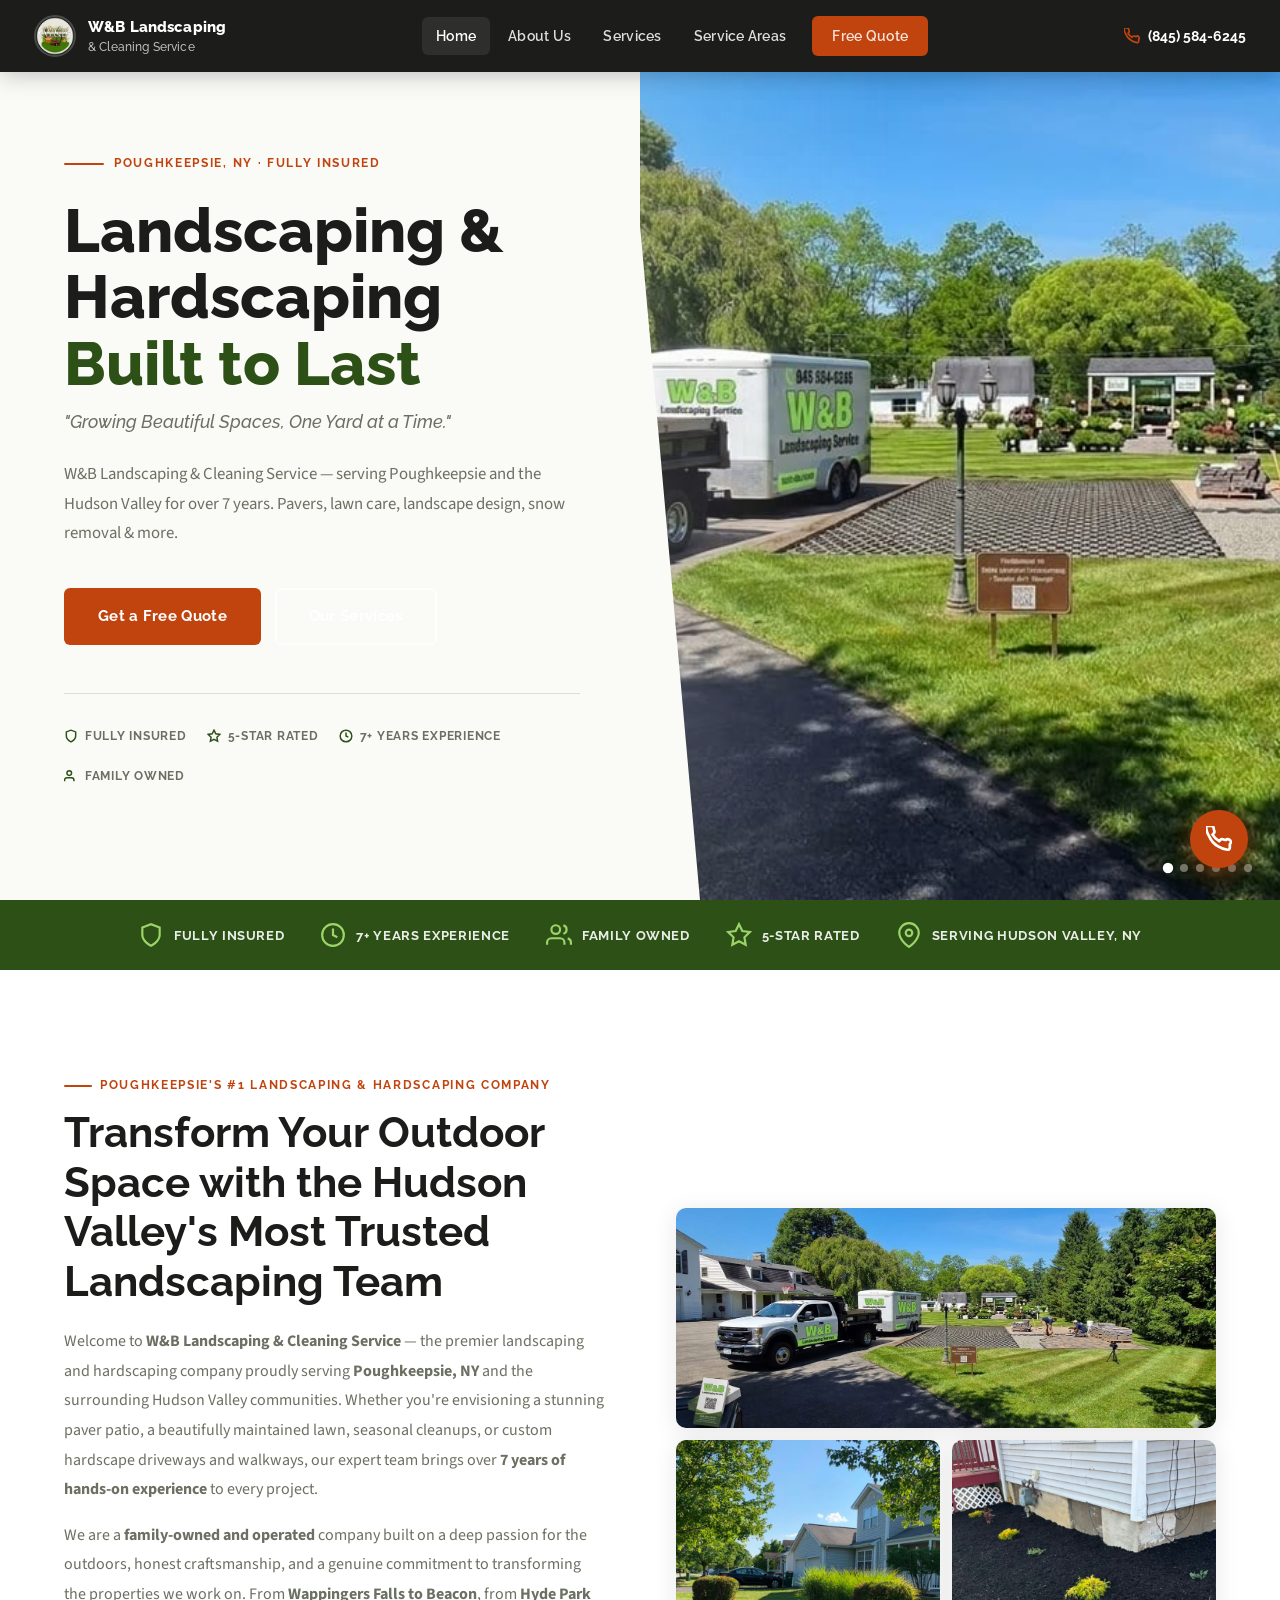
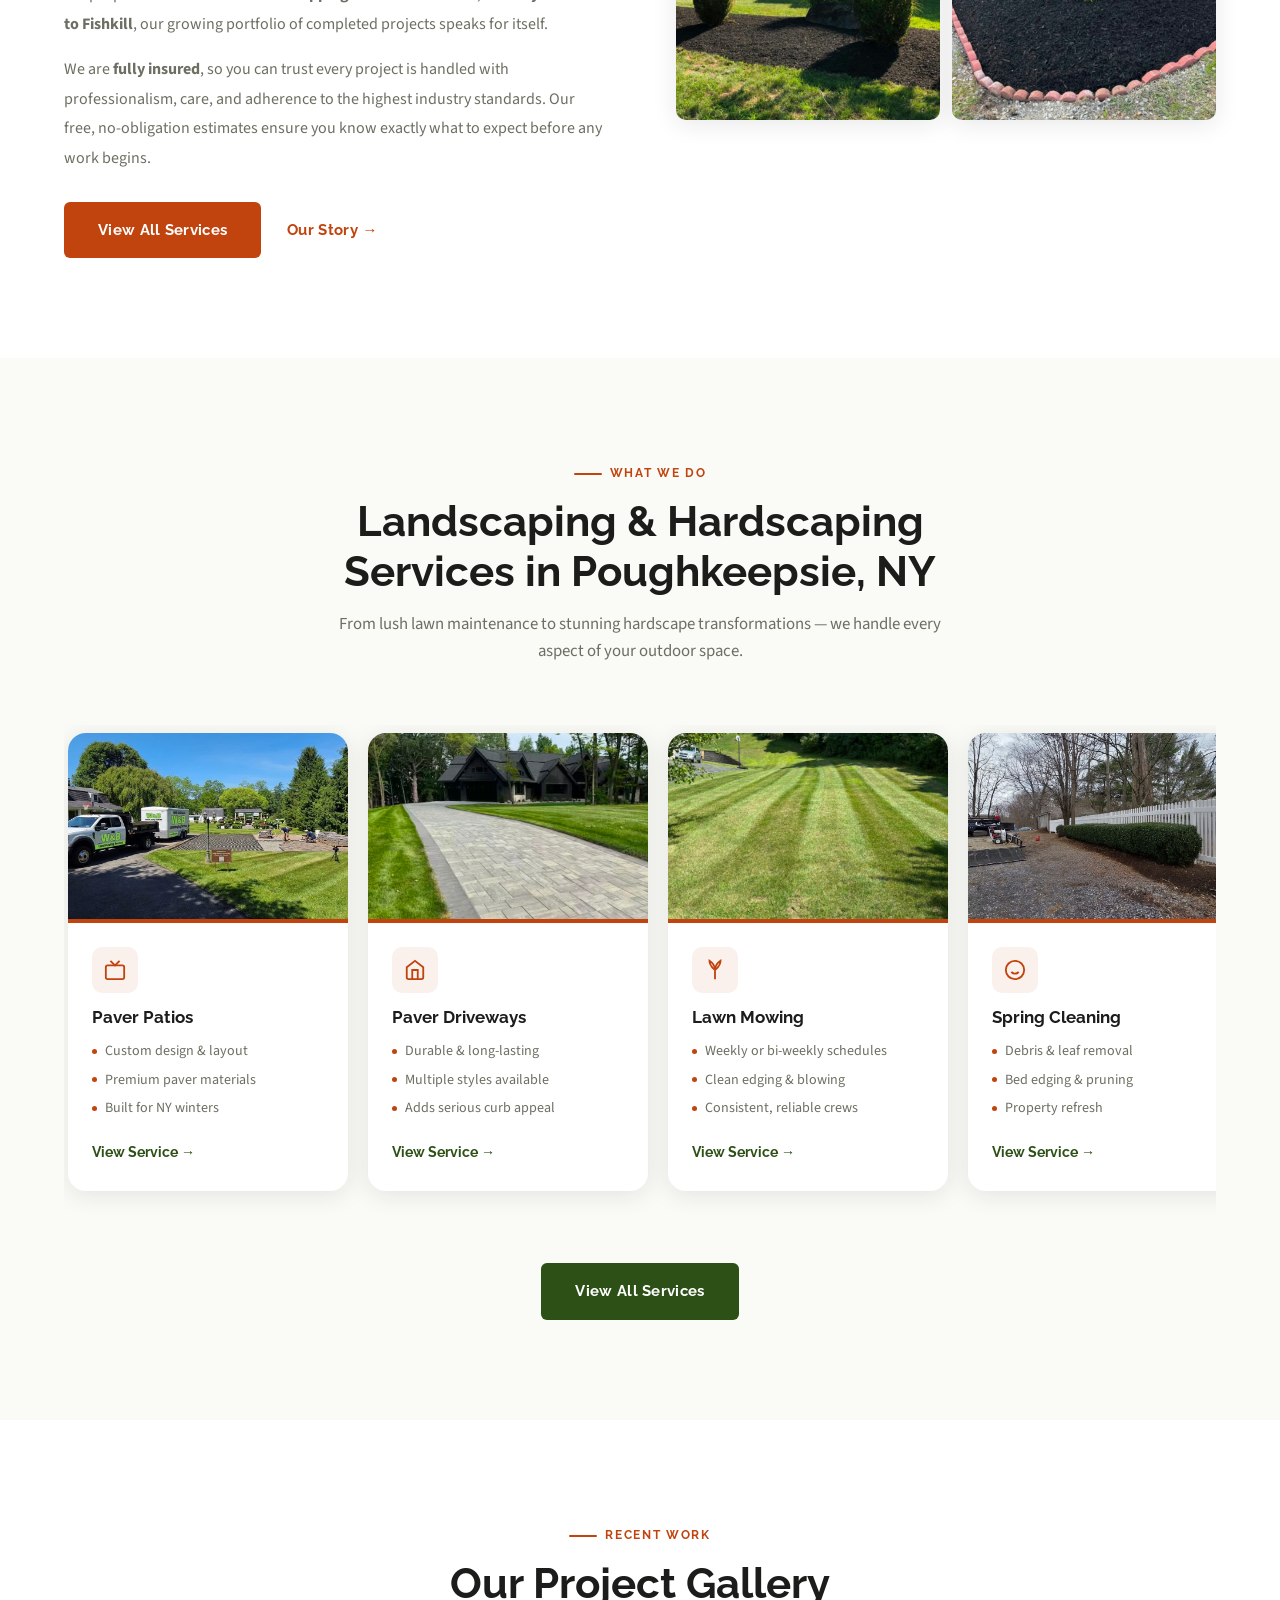
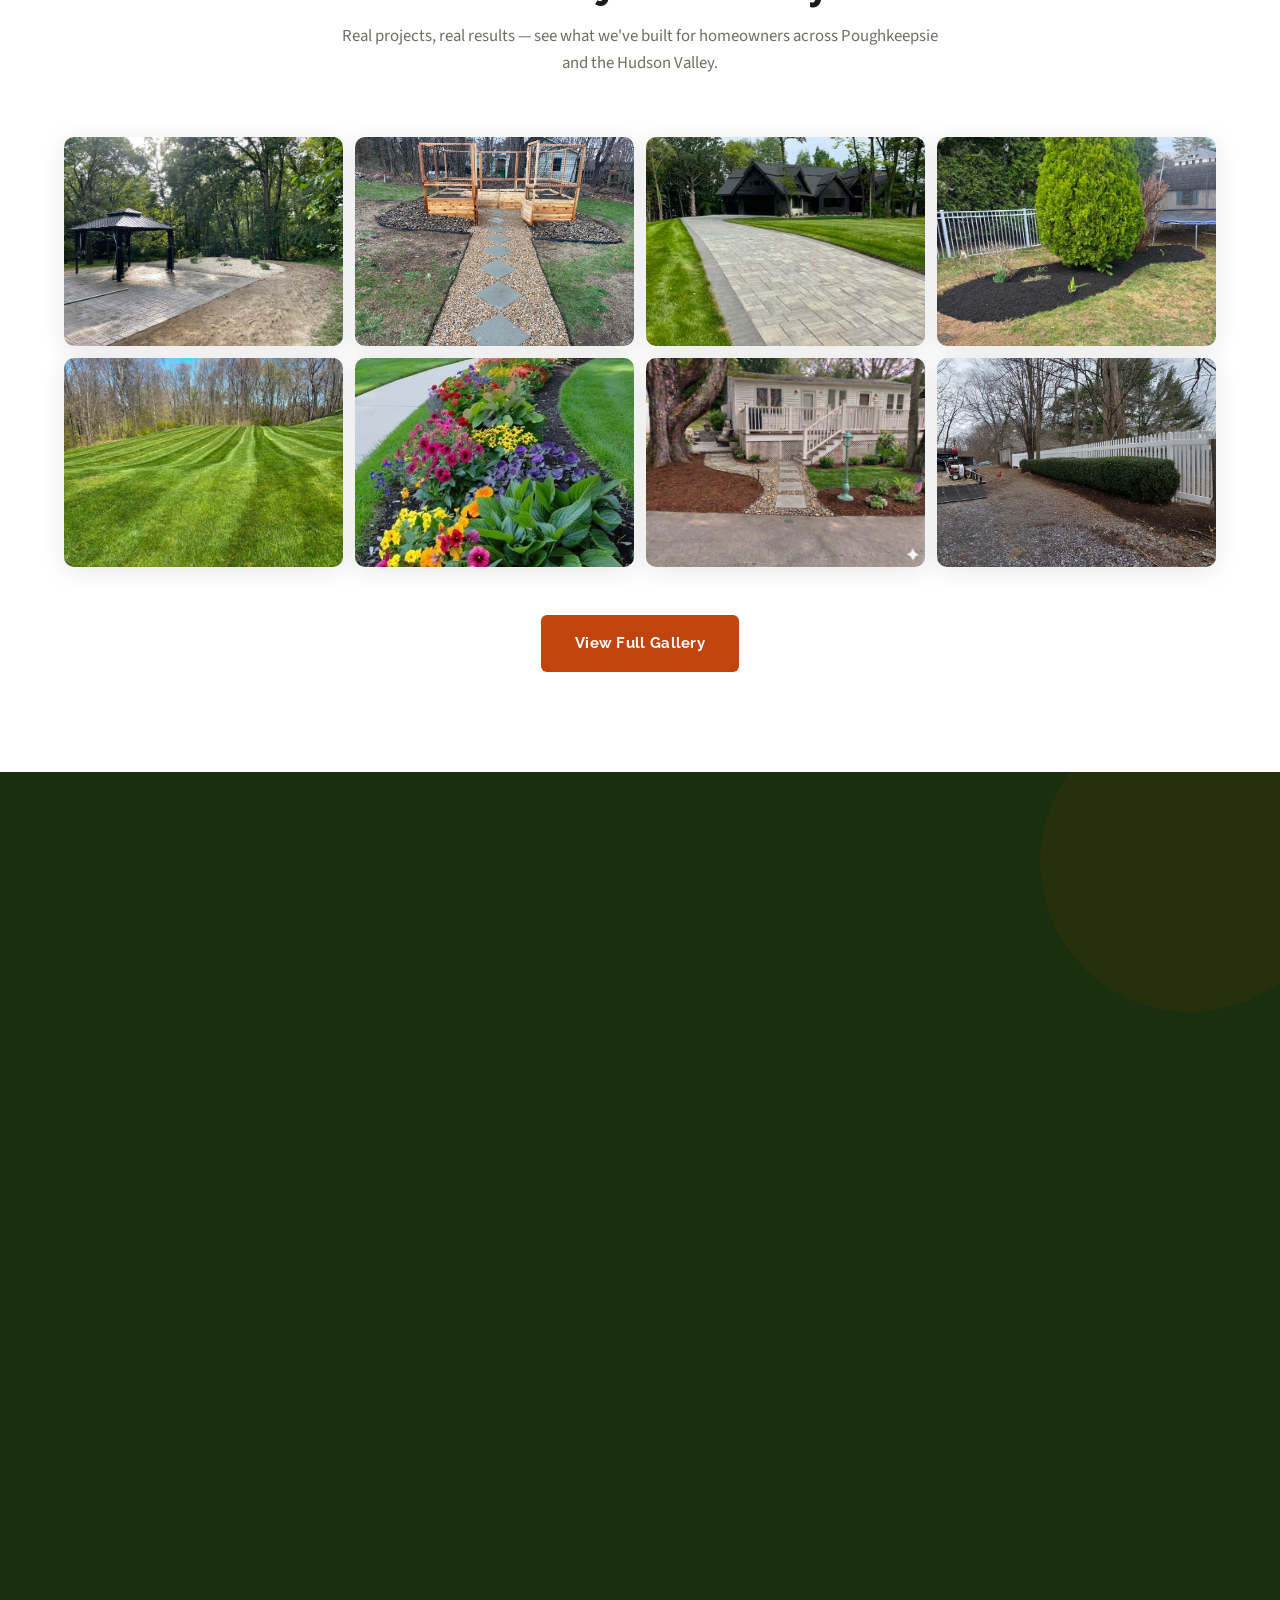
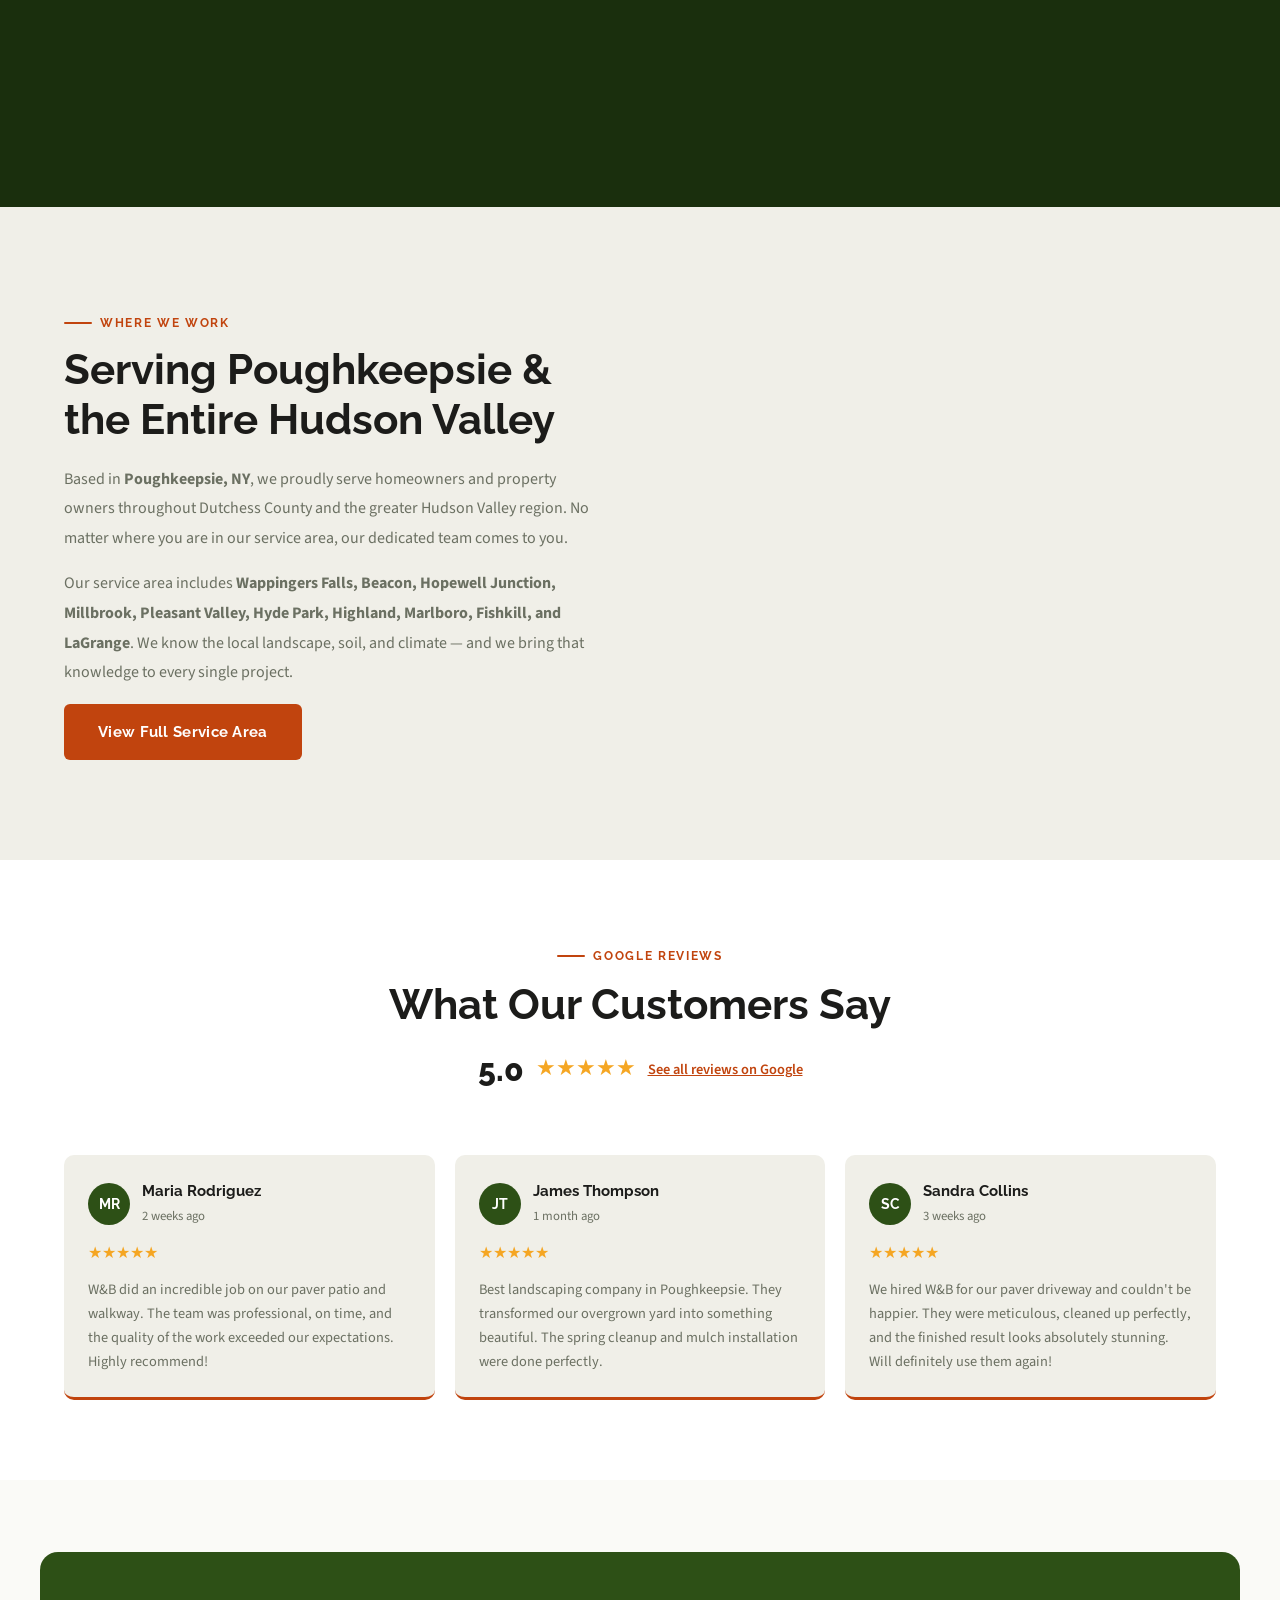
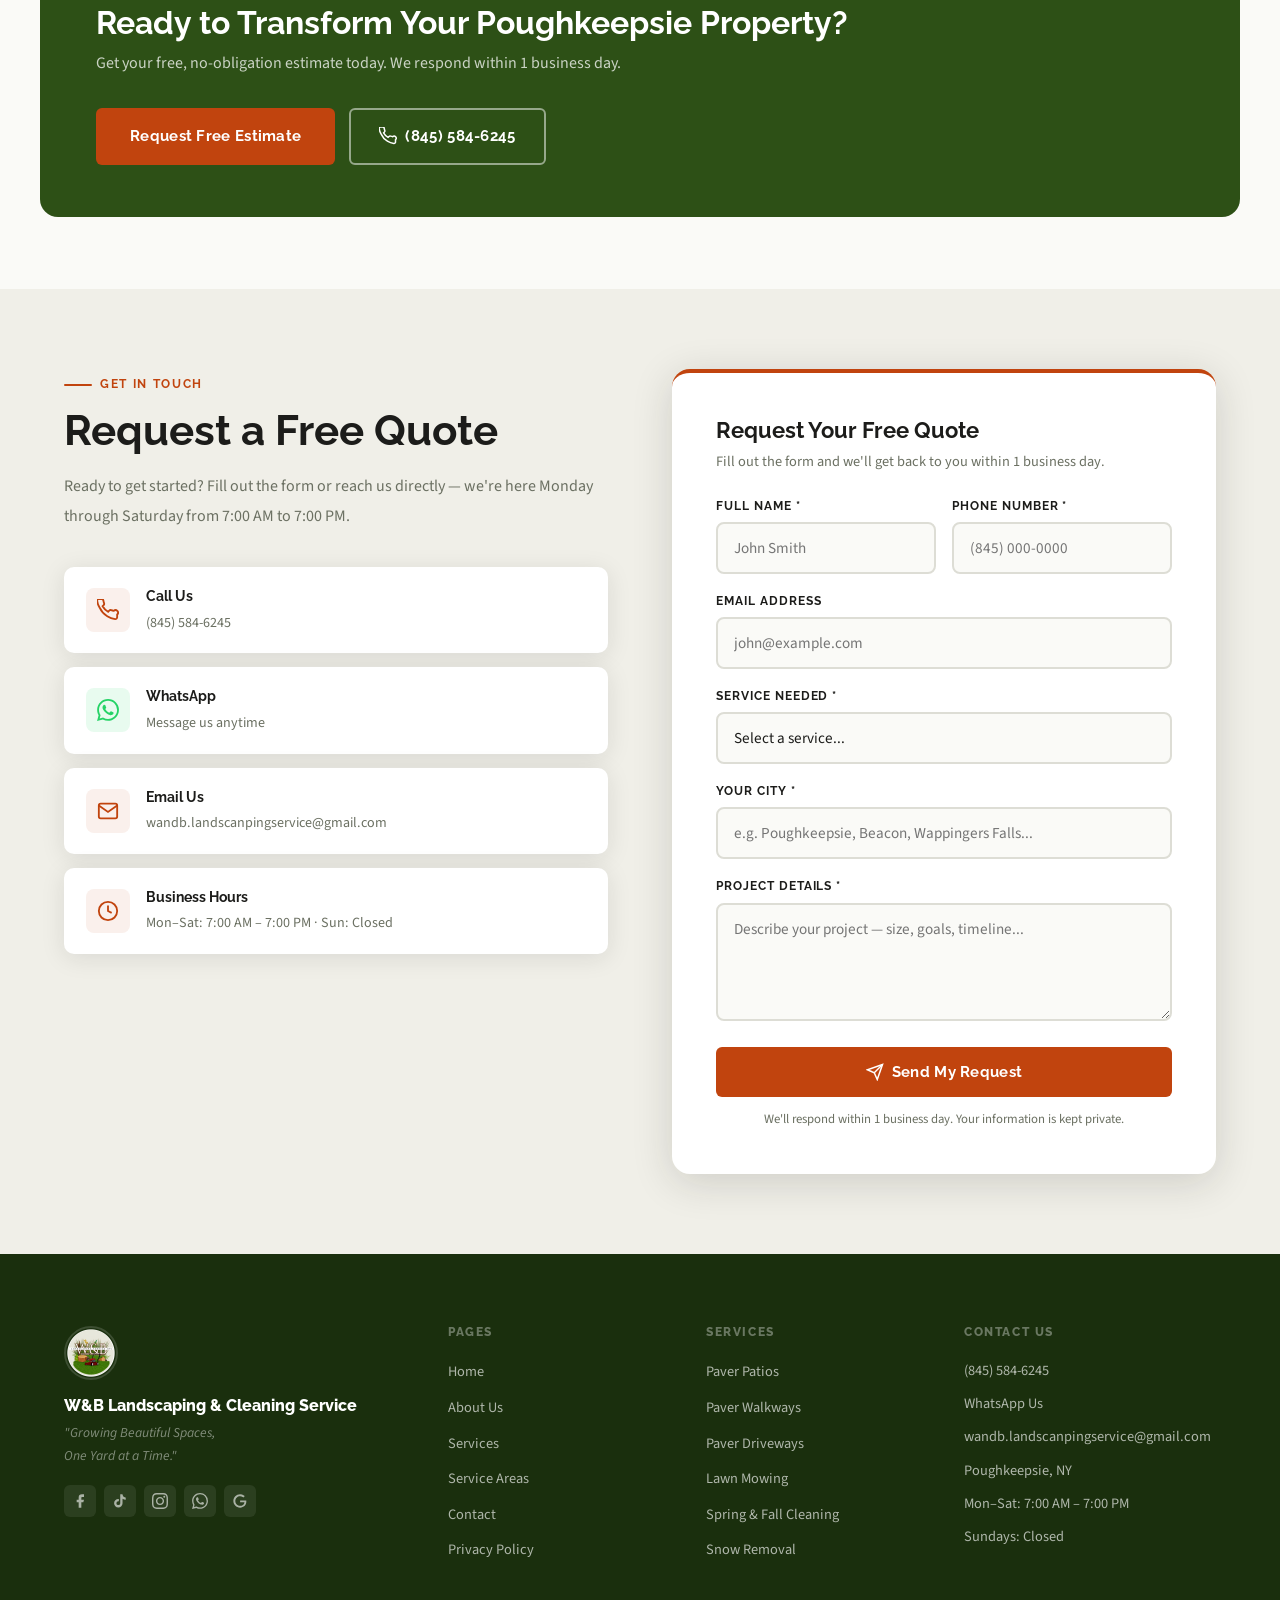
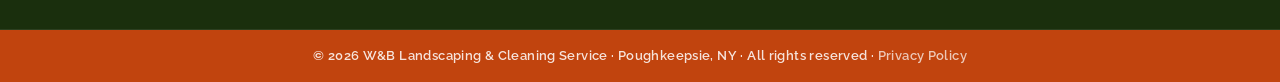
==== commit 28cef774: "Add Instagram link to footer across all pages Co-Authored-By: Claude Sonnet 4.6 <noreply@anthropic.c" ====
--- a/index.html
+++ b/index.html
@@ -51,6 +51,7 @@
     "sameAs": [
       "https://www.facebook.com/wnblandscapingny",
       "https://www.tiktok.com/@wblandscanping",
+      "https://www.instagram.com/wblandscaping_service",
       "https://maps.app.goo.gl/TaYQmjKnS86qcn668"
     ]
   }
@@ -570,7 +571,7 @@
           <span class="footer-slogan">"Growing Beautiful Spaces,<br>One Yard at a Time."</span>
           <div class="footer-social">
             <a href="https://www.facebook.com/wnblandscapingny" target="_blank" rel="noopener" aria-label="Facebook"><svg width="16" height="16" viewBox="0 0 24 24" fill="currentColor"><path d="M18 2h-3a5 5 0 00-5 5v3H7v4h3v8h4v-8h3l1-4h-4V7a1 1 0 011-1h3z"/></svg></a>
-            <a href="https://www.tiktok.com/@wblandscanping" target="_blank" rel="noopener" aria-label="TikTok"><svg width="16" height="16" viewBox="0 0 24 24" fill="currentColor"><path d="M19.59 6.69a4.83 4.83 0 01-3.77-4.25V2h-3.45v13.67a2.89 2.89 0 01-2.88 2.5 2.89 2.89 0 01-2.89-2.89 2.89 2.89 0 012.89-2.89c.28 0 .54.04.79.1V9.01a6.27 6.27 0 00-.79-.05 6.34 6.34 0 00-6.34 6.34 6.34 6.34 0 006.34 6.34 6.34 6.34 0 006.33-6.34V8.69a8.18 8.18 0 004.78 1.52V6.73a4.85 4.85 0 01-1.01-.04z"/></svg></a>
+            <a href="https://www.tiktok.com/@wblandscanping" target="_blank" rel="noopener" aria-label="TikTok"><svg width="16" height="16" viewBox="0 0 24 24" fill="currentColor"><path d="M19.59 6.69a4.83 4.83 0 01-3.77-4.25V2h-3.45v13.67a2.89 2.89 0 01-2.88 2.5 2.89 2.89 0 01-2.89-2.89 2.89 2.89 0 012.89-2.89c.28 0 .54.04.79.1V9.01a6.27 6.27 0 00-.79-.05 6.34 6.34 0 00-6.34 6.34 6.34 6.34 0 006.34 6.34 6.34 6.34 0 006.33-6.34V8.69a8.18 8.18 0 004.78 1.52V6.73a4.85 4.85 0 01-1.01-.04z"/></svg></a><a href="https://www.instagram.com/wblandscaping_service" target="_blank" rel="noopener" aria-label="Instagram"><svg width="16" height="16" viewBox="0 0 24 24" fill="currentColor"><path d="M12 2.163c3.204 0 3.584.012 4.85.07 3.252.148 4.771 1.691 4.919 4.919.058 1.265.069 1.645.069 4.849 0 3.205-.012 3.584-.069 4.849-.149 3.225-1.664 4.771-4.919 4.919-1.266.058-1.644.07-4.85.07-3.204 0-3.584-.012-4.849-.07-3.26-.149-4.771-1.699-4.919-4.92-.058-1.265-.07-1.644-.07-4.849 0-3.204.013-3.583.07-4.849.149-3.227 1.664-4.771 4.919-4.919 1.266-.057 1.645-.069 4.849-.069zm0-2.163c-3.259 0-3.667.014-4.947.072-4.358.2-6.78 2.618-6.98 6.98-.059 1.281-.073 1.689-.073 4.948 0 3.259.014 3.668.072 4.948.2 4.358 2.618 6.78 6.98 6.98 1.281.058 1.689.072 4.948.072 3.259 0 3.668-.014 4.948-.072 4.354-.2 6.782-2.618 6.979-6.98.059-1.28.073-1.689.073-4.948 0-3.259-.014-3.667-.072-4.947-.196-4.354-2.617-6.78-6.979-6.98-1.281-.059-1.69-.073-4.949-.073zm0 5.838c-3.403 0-6.162 2.759-6.162 6.162s2.759 6.163 6.162 6.163 6.162-2.759 6.162-6.163c0-3.403-2.759-6.162-6.162-6.162zm0 10.162c-2.209 0-4-1.79-4-4 0-2.209 1.791-4 4-4s4 1.791 4 4c0 2.21-1.791 4-4 4zm6.406-11.845c-.796 0-1.441.645-1.441 1.44s.645 1.44 1.441 1.44c.795 0 1.439-.645 1.439-1.44s-.644-1.44-1.439-1.44z"/></svg></a>
             <a href="https://wa.me/18455846245" target="_blank" rel="noopener" aria-label="WhatsApp"><svg width="16" height="16" viewBox="0 0 24 24" fill="currentColor"><path d="M17.472 14.382c-.297-.149-1.758-.867-2.03-.967-.273-.099-.471-.148-.67.15-.197.297-.767.966-.94 1.164-.173.199-.347.223-.644.075-.297-.15-1.255-.463-2.39-1.475-.883-.788-1.48-1.761-1.653-2.059-.173-.297-.018-.458.13-.606.134-.133.298-.347.446-.52.149-.174.198-.298.298-.497.099-.198.05-.371-.025-.52-.075-.149-.669-1.612-.916-2.207-.242-.579-.487-.5-.669-.51-.173-.008-.371-.01-.57-.01-.198 0-.52.074-.792.372-.272.297-1.04 1.016-1.04 2.479 0 1.462 1.065 2.875 1.213 3.074.149.198 2.096 3.2 5.077 4.487.709.306 1.262.489 1.694.625.712.227 1.36.195 1.871.118.571-.085 1.758-.719 2.006-1.413.248-.694.248-1.289.173-1.413-.074-.124-.272-.198-.57-.347m-5.421 7.403h-.004a9.87 9.87 0 01-5.031-1.378l-.361-.214-3.741.982.998-3.648-.235-.374a9.86 9.86 0 01-1.51-5.26c.001-5.45 4.436-9.884 9.888-9.884 2.64 0 5.122 1.03 6.988 2.898a9.825 9.825 0 012.893 6.994c-.003 5.45-4.437 9.884-9.885 9.884m8.413-18.297A11.815 11.815 0 0012.05 0C5.495 0 .16 5.335.157 11.892c0 2.096.547 4.142 1.588 5.945L.057 24l6.305-1.654a11.882 11.882 0 005.683 1.448h.005c6.554 0 11.89-5.335 11.893-11.893a11.821 11.821 0 00-3.48-8.413z"/></svg></a>
             <a href="https://maps.app.goo.gl/TaYQmjKnS86qcn668" target="_blank" rel="noopener" aria-label="Google Business"><svg width="16" height="16" viewBox="0 0 24 24" fill="currentColor"><path d="M21.35 11.1H12.18V13.83H18.69C18.36 17.64 15.19 19.27 12.19 19.27C8.36 19.27 5 16.25 5 12C5 7.9 8.2 4.73 12.2 4.73C15.29 4.73 17.1 6.7 17.1 6.7L19 4.72C19 4.72 16.56 2 12.1 2C6.42 2 2.03 6.8 2.03 12C2.03 17.05 6.16 22 12.25 22C17.6 22 21.5 18.33 21.5 12.91C21.5 11.76 21.35 11.1 21.35 11.1Z"/></svg></a>
           </div>
--- a/styles.css
+++ b/styles.css
@@ -151,19 +151,19 @@
   z-index: 1000;
   padding: 0;
   transition: all var(--transition);
-  background: transparent;
-}
-/* Over the light hero — use dark text */
-.navbar:not(.scrolled) .nav-logo { color: var(--dark); }
-.navbar:not(.scrolled) .nav-logo img { border-color: rgba(0,0,0,.15); }
-.navbar:not(.scrolled) .nav-links a { color: rgba(28,28,26,.8); }
-.navbar:not(.scrolled) .nav-links a:hover { color: var(--dark); background: rgba(0,0,0,.06); }
-.navbar:not(.scrolled) .nav-links a.active:not(.nav-cta) { color: var(--dark); background: rgba(0,0,0,.06); }
-.navbar:not(.scrolled) .nav-phone { color: var(--dark); }
-.navbar:not(.scrolled) .nav-toggle span { background: var(--dark); }
+  background: var(--dark);
+  box-shadow: 0 2px 24px rgba(0,0,0,.25);
+}
+.navbar .nav-logo { color: var(--white); }
+.navbar .nav-logo img { border-color: rgba(255,255,255,.2); }
+.navbar .nav-links a { color: rgba(255,255,255,.85); }
+.navbar .nav-links a:hover { color: var(--white); background: rgba(255,255,255,.08); }
+.navbar .nav-links a.active:not(.nav-cta) { color: var(--white); background: rgba(255,255,255,.08); }
+.navbar .nav-phone { color: var(--white); }
+.navbar .nav-toggle span { background: var(--white); }
 .navbar.scrolled {
   background: var(--dark);
-  box-shadow: 0 2px 24px rgba(0,0,0,.25);
+  box-shadow: 0 2px 24px rgba(0,0,0,.35);
 }
 .nav-container {
   display: grid;
